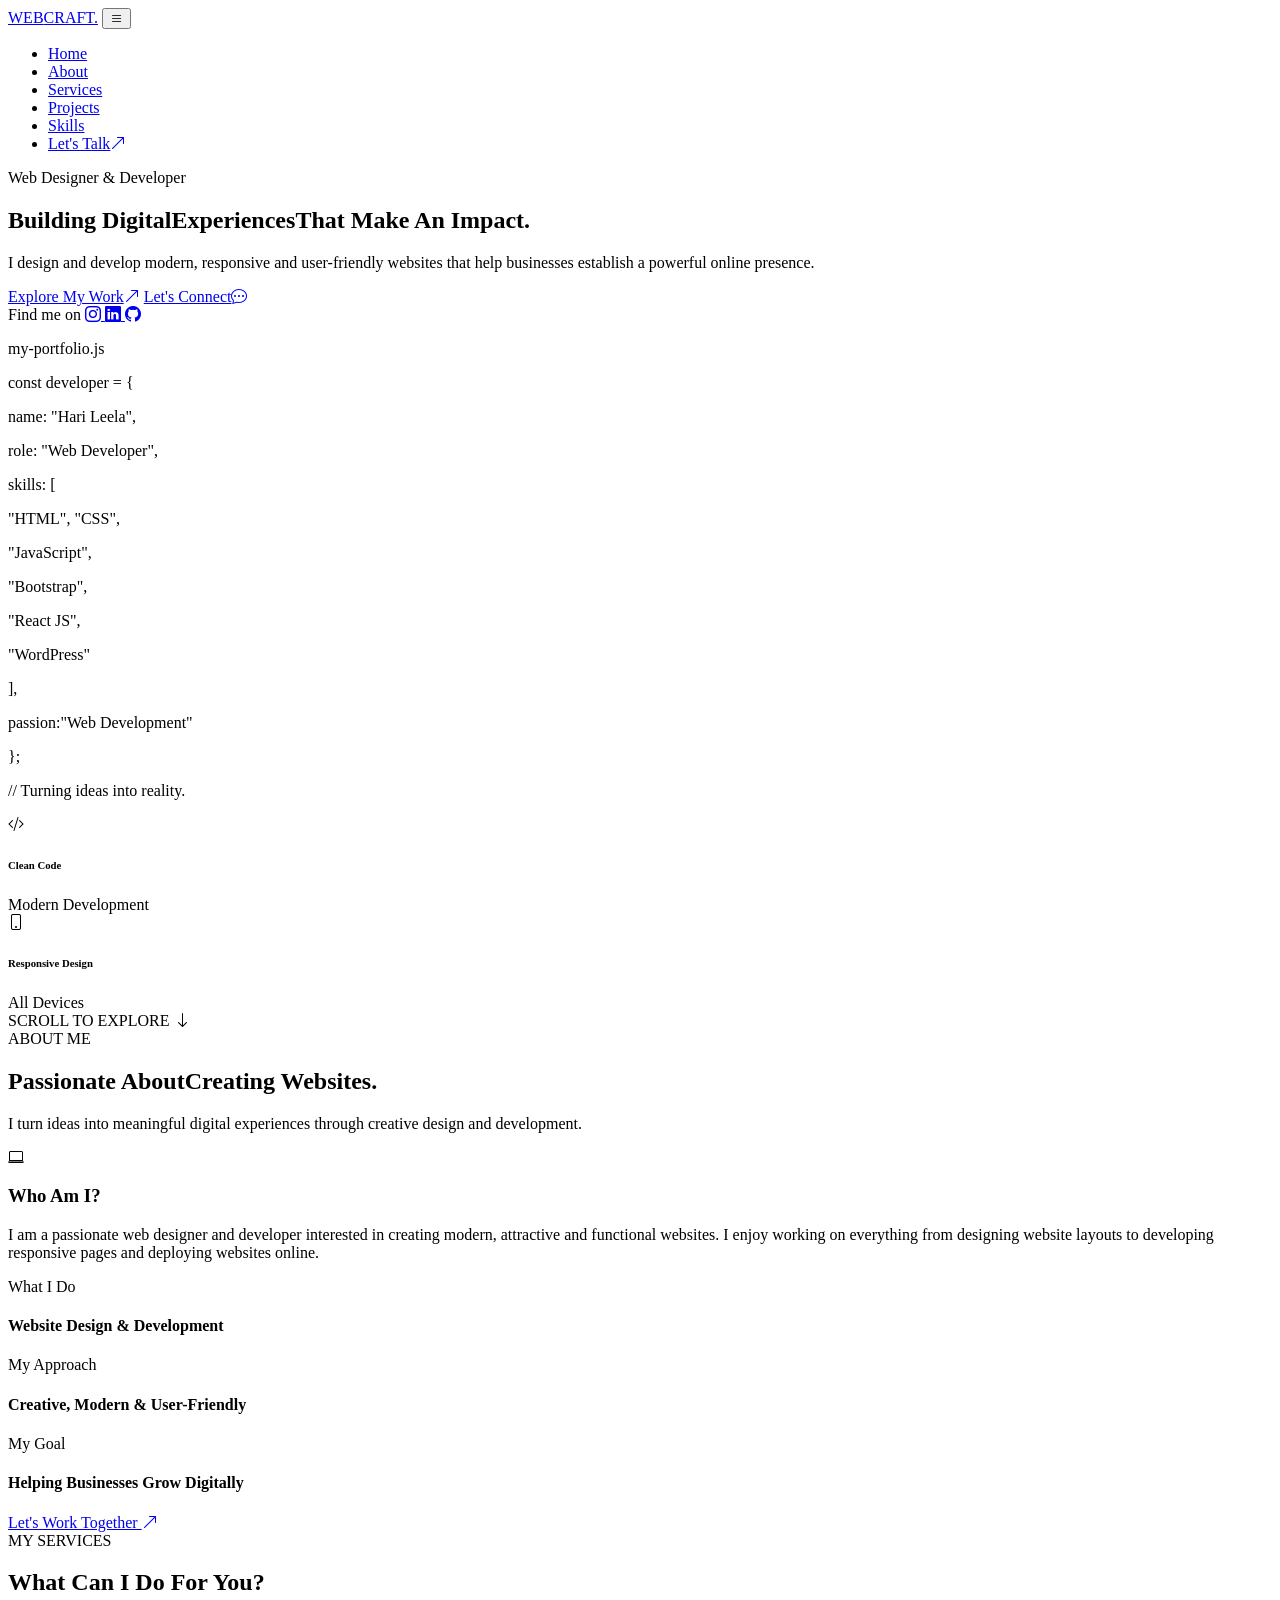
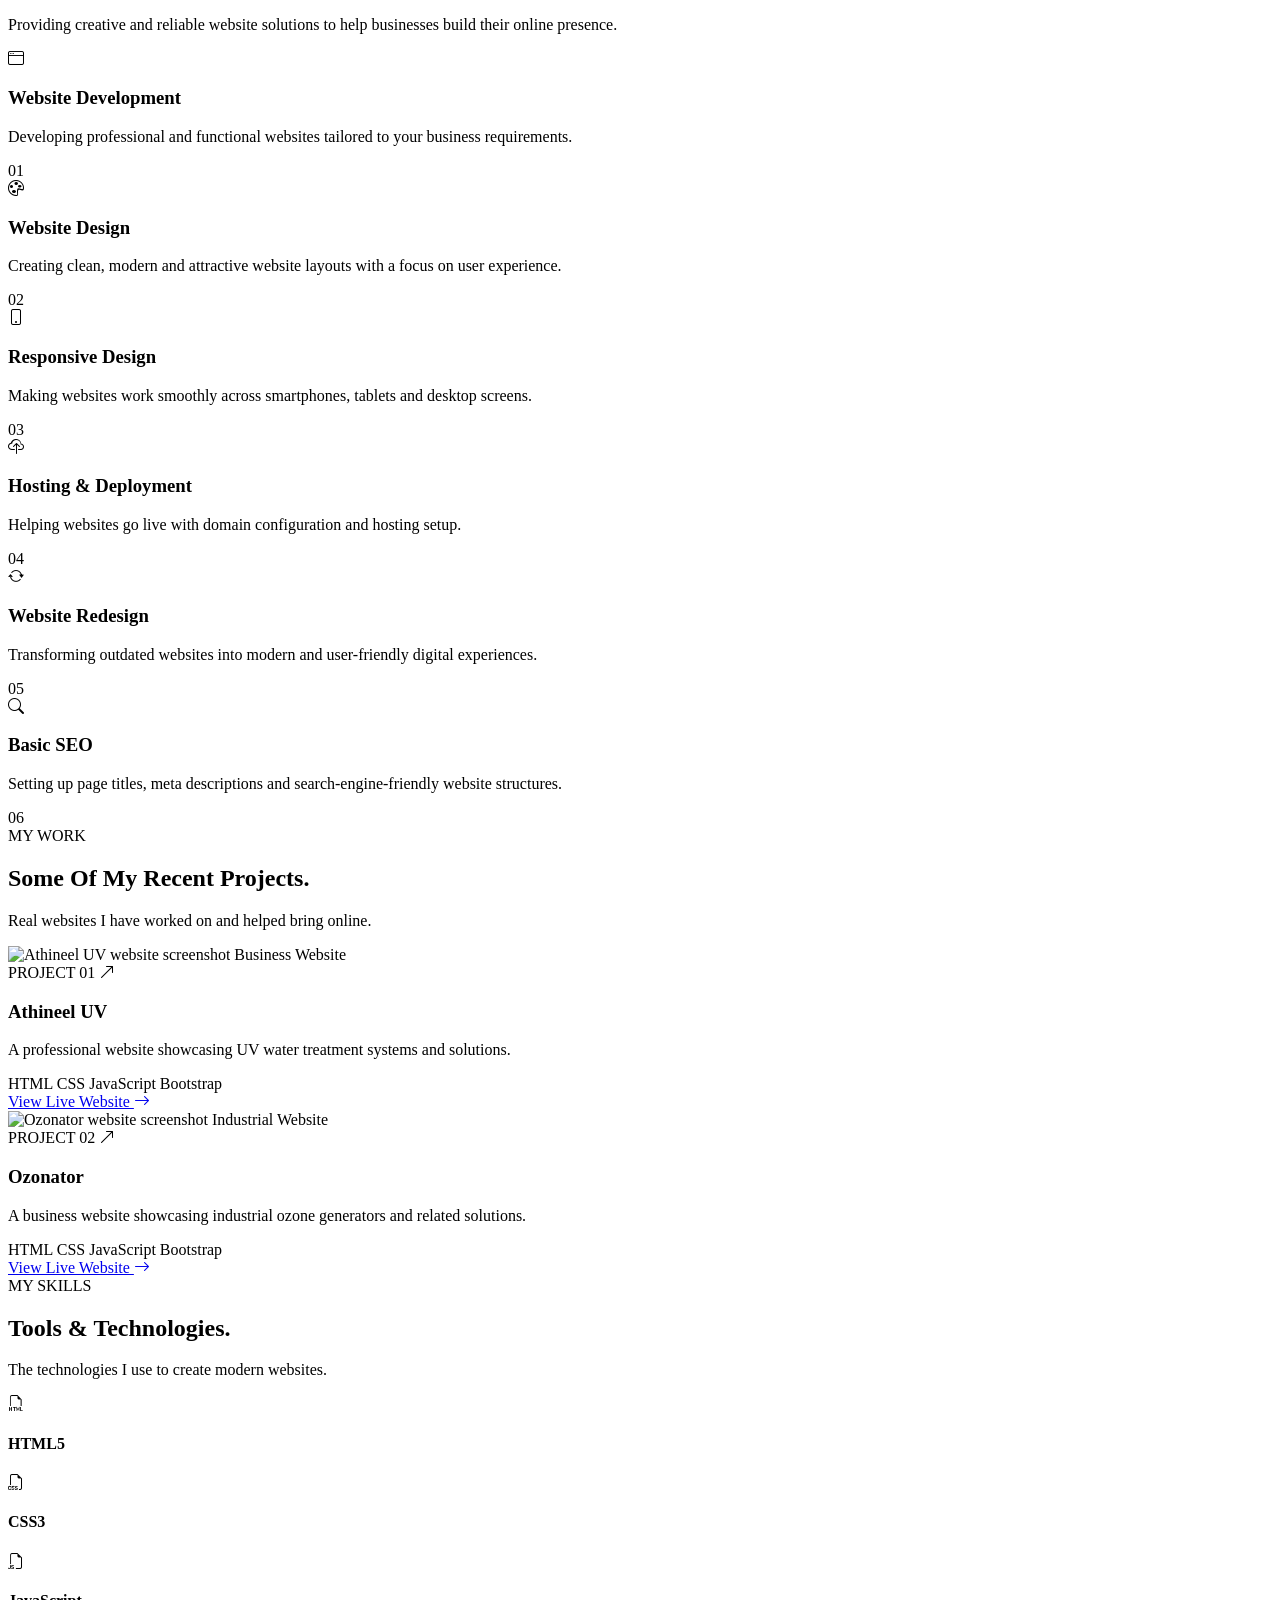
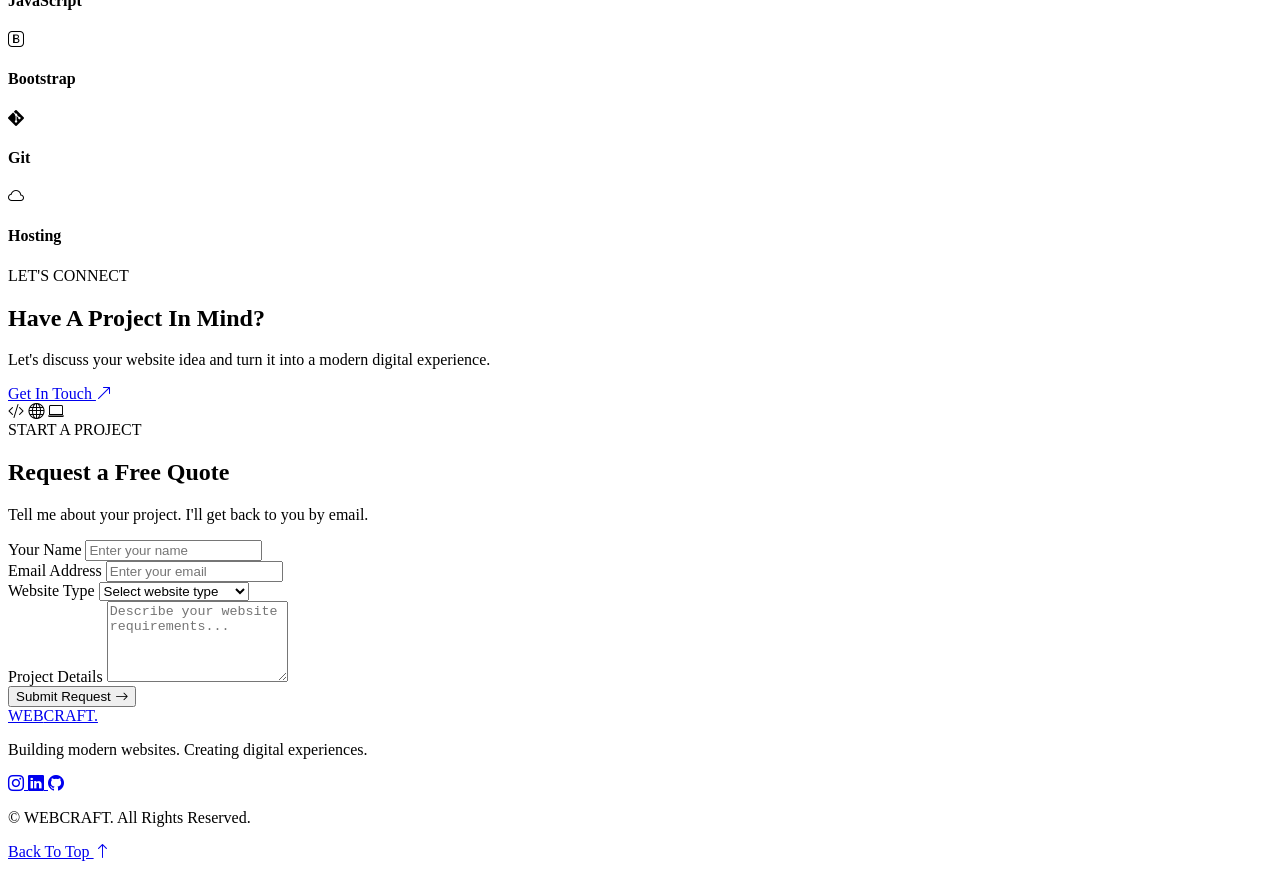
==== index.html @ 03dc70fa "Add files via upload" ====
<!DOCTYPE html>
<html lang="en">
<head>
    <meta charset="UTF-8">
    <meta name="viewport" content="width=device-width, initial-scale=1.0">

    <title>Web Developer | Website Designer & Developer</title>

    <meta name="description" content="I design and develop modern, responsive and professional websites for businesses. Explore my portfolio and completed website projects.">
    <meta name="keywords" content="Web Developer, Website Designer, Website Development, Portfolio, Responsive Websites">
    <meta name="author" content="Your Name">

    <!-- Google Font -->
    <link rel="preconnect" href="https://fonts.googleapis.com">
    <link rel="preconnect" href="https://fonts.gstatic.com" crossorigin>

    <link href="https://fonts.googleapis.com/css2?family=Inter:wght@400;500;600;700;800&display=swap" rel="stylesheet">

    <!-- Bootstrap Icons -->
    <link rel="stylesheet" href="https://cdn.jsdelivr.net/npm/bootstrap-icons@1.11.3/font/bootstrap-icons.min.css">

    <!-- CSS -->
    <link rel="stylesheet" href="CSS/style.css">
</head>

<body>
<!-- NAVBAR START -->
<header class="header">
    <div class="container">
        <nav class="navbar">
            <a href="#home" class="logo">WEB<span>CRAFT.</span></a>
            
            <button class="menu-toggle" id="menuToggle"
                aria-label="Toggle navigation"
                aria-expanded="false">
                <i class="bi bi-list"></i>
            </button>
            
            <ul class="nav-links" id="navLinks">
                <li><a href="#home" class="active">Home</a></li>
                <li><a href="#about">About</a></li>
                <li><a href="#services">Services</a></li>
                <li><a href="#projects">Projects</a></li>
                <li><a href="#skills">Skills</a></li>
                <li><a href="#contact" class="nav-btn">Let's Talk<i class="bi bi-arrow-up-right"></i></a></li>
            </ul>
        </nav>
    </div>
</header>

<!-- HERO SECTION START -->
<section class="hero" id="home">
    <div class="container hero-container">
        <div class="hero-content">
            <div class="hero-badge">
                <span class="status-dot"></span>Web Designer & Developer
            </div>
            
            <h1>Building Digital<span>Experiences</span>That Make An Impact.</h1>
            <p>
                I design and develop modern, responsive and
                user-friendly websites that help businesses
                establish a powerful online presence.
            </p>
            
            <div class="hero-buttons">
                <a href="#projects" class="btn btn-primary">Explore My Work<i class="bi bi-arrow-up-right"></i></a>
                <a href="#contact" class="btn btn-outline">Let's Connect<i class="bi bi-chat-dots"></i></a>
            </div>
            
            <div class="hero-social">
                <span>Find me on</span>
                
                <a href="#" aria-label="Instagram">
                    <i class="bi bi-instagram"></i>
                </a>

                <a href="https://www.linkedin.com/in/hari-leela-0b990739b/"
                    target="_blank"
                    rel="noopener noreferrer"
                    aria-label="LinkedIn">
                    <i class="bi bi-linkedin"></i>
                </a>

                <a href="https://github.com/harileeladaggupati16-ux"
                    target="_blank"
                    rel="noopener noreferrer"
                    aria-label="GitHub">
                    <i class="bi bi-github"></i>
                </a>
            </div>
        </div>

        <!-- HERO CODE CARD -->
        <div class="hero-visual">
            <div class="hero-circle circle-one"></div>
            <div class="hero-circle circle-two"></div>
            
            <div class="code-card">
                <div class="code-header">
                    <div class="window-buttons">
                        <span></span>
                        <span></span>
                        <span></span>
                    </div>
                    
                    <p>my-portfolio.js</p>
                </div>
                
                <div class="code-body">
                    <p><span class="purple">const</span> developer = {</p>
                        
                        <p class="indent">name: <span class="green">"Hari Leela"</span>,</p>
                        <p class="indent">role: <span class="green">"Web Developer"</span>,</p>
                        <p class="indent">skills: [</p>

                        <p class="indent-two">
                            <span class="orange">"HTML"</span>,
                            <span class="orange">"CSS"</span>,
                        </p>

                        <p class="indent-two"><span class="orange">"JavaScript"</span>,</p>
                        <p class="indent-two"><span class="orange">"Bootstrap"</span>,</p>
                        <p class="indent-two"><span class="orange">"React JS"</span>,</p>
                        <p class="indent-two"><span class="orange">"WordPress"</span></p>

                        <p class="indent">],</p>                        
                        <p class="indent">passion:<span class="green">"Web Development"</span></p>
                        <p>};</p>

                        <p class="comment">// Turning ideas into reality.</p>
                </div>
            </div>
            
            <div class="floating-card floating-one">
                <div class="floating-icon">
                    <i class="bi bi-code-slash"></i>
                </div>
                
                <div>
                    <h6>Clean Code</h6>
                    <span>Modern Development</span>
                </div>
            </div>
            
            <div class="floating-card floating-two">
                <div class="floating-icon">
                    <i class="bi bi-phone"></i>
                </div>

                <div>
                    <h6>Responsive Design</h6>
                    <span>All Devices</span>
                </div>
            </div>
        </div>
    </div>
    
    <div class="scroll-indicator">
        <span>SCROLL TO EXPLORE</span>
        <i class="bi bi-arrow-down"></i>
    </div>
</section>

<!-- ABOUT SECTION START -->
<section class="section about-section" id="about">
    <div class="container">
        <div class="section-heading">
            <span class="section-tag">ABOUT ME</span>

            <h2>Passionate About<span>Creating Websites.</span></h2>

            <p>
                I turn ideas into meaningful digital experiences
                through creative design and development.
            </p>

        </div>


        <div class="about-grid">

            <div class="about-card">

                <div class="about-icon">
                    <i class="bi bi-laptop"></i>
                </div>

                <h3>Who Am I?</h3>

                <p>
                    I am a passionate web designer and developer
                    interested in creating modern, attractive and
                    functional websites.

                    I enjoy working on everything from designing
                    website layouts to developing responsive pages
                    and deploying websites online.
                </p>

            </div>


            <div class="about-details">

                <div class="detail">
                    <span>What I Do</span>
                    <h4>Website Design & Development</h4>
                </div>

                <div class="detail">
                    <span>My Approach</span>
                    <h4>Creative, Modern & User-Friendly</h4>
                </div>

                <div class="detail">
                    <span>My Goal</span>
                    <h4>Helping Businesses Grow Digitally</h4>
                </div>

                <a href="#contact" class="text-link">
                    Let's Work Together
                    <i class="bi bi-arrow-up-right"></i>
                </a>

            </div>

        </div>

    </div>

</section>




<!-- SERVICES SECTION START -->

<section class="section services-section" id="services">

    <div class="container">

        <div class="section-heading">

            <span class="section-tag">MY SERVICES</span>

            <h2>
                What Can I
                <span>Do For You?</span>
            </h2>

            <p>
                Providing creative and reliable website solutions
                to help businesses build their online presence.
            </p>

        </div>


        <div class="services-grid">

            <div class="service-card">

                <div class="service-icon">
                    <i class="bi bi-window"></i>
                </div>

                <h3>Website Development</h3>

                <p>
                    Developing professional and functional websites
                    tailored to your business requirements.
                </p>

                <span class="service-number">01</span>

            </div>


            <div class="service-card">

                <div class="service-icon">
                    <i class="bi bi-palette"></i>
                </div>

                <h3>Website Design</h3>

                <p>
                    Creating clean, modern and attractive website
                    layouts with a focus on user experience.
                </p>

                <span class="service-number">02</span>

            </div>


            <div class="service-card">

                <div class="service-icon">
                    <i class="bi bi-phone"></i>
                </div>

                <h3>Responsive Design</h3>

                <p>
                    Making websites work smoothly across
                    smartphones, tablets and desktop screens.
                </p>

                <span class="service-number">03</span>

            </div>


            <div class="service-card">

                <div class="service-icon">
                    <i class="bi bi-cloud-upload"></i>
                </div>

                <h3>Hosting & Deployment</h3>

                <p>
                    Helping websites go live with domain
                    configuration and hosting setup.
                </p>

                <span class="service-number">04</span>

            </div>


            <div class="service-card">

                <div class="service-icon">
                    <i class="bi bi-arrow-repeat"></i>
                </div>

                <h3>Website Redesign</h3>

                <p>
                    Transforming outdated websites into modern
                    and user-friendly digital experiences.
                </p>

                <span class="service-number">05</span>

            </div>


            <div class="service-card">

                <div class="service-icon">
                    <i class="bi bi-search"></i>
                </div>

                <h3>Basic SEO</h3>

                <p>
                    Setting up page titles, meta descriptions
                    and search-engine-friendly website structures.
                </p>

                <span class="service-number">06</span>

            </div>

        </div>

    </div>

</section>

<!-- PROJECTS SECTION START -->

<section class="section projects-section" id="projects">

    <div class="container">

        <div class="section-heading">

            <span class="section-tag">MY WORK</span>

            <h2>
                Some Of My
                <span>Recent Projects.</span>
            </h2>

            <p>
                Real websites I have worked on and helped
                bring online.
            </p>

        </div>


        <div class="projects-grid">


            <!-- PROJECT ONE -->

            <div class="project-card">

                <div class="project-image">

                    <img src="Assets/Images/athineel.png"
                        alt="Athineel UV website screenshot">

                    <span class="project-category">
                        Business Website
                    </span>

                </div>

                <div class="project-content">

                    <div class="project-meta">
                        <span>PROJECT 01</span>
                        <i class="bi bi-arrow-up-right"></i>
                    </div>

                    <h3>Athineel UV</h3>

                    <p>
                        A professional website showcasing UV
                        water treatment systems and solutions.
                    </p>

                    <div class="tech-stack">
                        <span>HTML</span>
                        <span>CSS</span>
                        <span>JavaScript</span>
                        <span>Bootstrap</span>
                    </div>

                    <a href="https://athineeluv.com"
                        target="_blank"
                        rel="noopener noreferrer"
                        class="project-link">

                        View Live Website
                        <i class="bi bi-arrow-right"></i>

                    </a>

                </div>

            </div>


            <!-- PROJECT TWO -->

            <div class="project-card">

                <div class="project-image">

                    <img src="Assets/Images/ozonator.png"
                        alt="Ozonator website screenshot">

                    <span class="project-category">
                        Industrial Website
                    </span>

                </div>

                <div class="project-content">

                    <div class="project-meta">
                        <span>PROJECT 02</span>
                        <i class="bi bi-arrow-up-right"></i>
                    </div>

                    <h3>Ozonator</h3>

                    <p>
                        A business website showcasing industrial
                        ozone generators and related solutions.
                    </p>

                    <div class="tech-stack">
                        <span>HTML</span>
                        <span>CSS</span>
                        <span>JavaScript</span>
                        <span>Bootstrap</span>
                    </div>

                    <a href="https://ozonator.in"
                        target="_blank"
                        rel="noopener noreferrer"
                        class="project-link">

                        View Live Website
                        <i class="bi bi-arrow-right"></i>

                    </a>

                </div>

            </div>


        </div>

    </div>

</section>

<!-- SKILLS SECTION START -->

<section class="section skills-section" id="skills">

    <div class="container">

        <div class="section-heading">

            <span class="section-tag">MY SKILLS</span>

            <h2>
                Tools & <span>Technologies.</span>
            </h2>

            <p>
                The technologies I use to create modern websites.
            </p>

        </div>


        <div class="skills-grid">

            <div class="skill-card">
                <i class="bi bi-filetype-html"></i>
                <h4>HTML5</h4>
            </div>

            <div class="skill-card">
                <i class="bi bi-filetype-css"></i>
                <h4>CSS3</h4>
            </div>

            <div class="skill-card">
                <i class="bi bi-filetype-js"></i>
                <h4>JavaScript</h4>
            </div>

            <div class="skill-card">
                <i class="bi bi-bootstrap"></i>
                <h4>Bootstrap</h4>
            </div>

            <div class="skill-card">
                <i class="bi bi-git"></i>
                <h4>Git</h4>
            </div>

            <div class="skill-card">
                <i class="bi bi-cloud"></i>
                <h4>Hosting</h4>
            </div>

        </div>

    </div>

</section>

<!-- CONTACT SECTION -->

<section class="section contact-section" id="contact">

    <div class="container">

        <div class="contact-box">

            <div class="contact-content">

                <span class="section-tag">LET'S CONNECT</span>

                <h2>
                    Have A Project
                    <span>In Mind?</span>
                </h2>

                <p>
                    Let's discuss your website idea and turn
                    it into a modern digital experience.
                </p>

                <a href="mailto:harileeladaggupai16@gmail.com"
                    class="btn btn-white">

                    Get In Touch
                    <i class="bi bi-arrow-up-right"></i>

                </a>

            </div>

            <div class="contact-decoration">
                <i class="bi bi-code-slash"></i>
                <i class="bi bi-globe"></i>
                <i class="bi bi-laptop"></i>
            </div>

        </div>

    </div>

</section>

    
<!-- QUOTE REQUEST FORM -->

<section class="section quote-section" id="quote">
    <div class="container">

        <div class="section-heading">
            <span class="section-tag">START A PROJECT</span>
            <h2>Request a <span>Free Quote</span></h2>
            <p>Tell me about your project. I'll get back to you by email.</p>
        </div>

        <form class="quote-form"
              action="https://formsubmit.co/harileeladaggupai16@gmail.com"
              method="POST">

            <input type="hidden" name="_subject"
                   value="New Website Project Enquiry">

            <input type="hidden" name="_captcha" value="true">

            <div class="form-group">
                <label>Your Name</label>
                <input type="text" name="name"
                       placeholder="Enter your name" required>
            </div>

            <div class="form-group">
                <label>Email Address</label>
                <input type="email" name="email"
                       placeholder="Enter your email" required>
            </div>

            <div class="form-group">
                <label>Website Type</label>
                <select name="website_type" required>
                    <option value="">Select website type</option>
                    <option>Business Website</option>
                    <option>Portfolio Website</option>
                    <option>E-commerce Website</option>
                    <option>Landing Page</option>
                    <option>Other</option>
                </select>
            </div>

            <div class="form-group">
                <label>Project Details</label>
                <textarea name="project_details" rows="5"
                    placeholder="Describe your website requirements..."
                    required></textarea>
            </div>

            <button type="submit" class="btn btn-primary">
                Submit Request
                <i class="bi bi-arrow-right"></i>
            </button>

        </form>
    </div>
</section>


<!-- FOOTER START -->

<footer class="footer">

    <div class="container">

        <div class="footer-top">

            <div>
                <a href="#home" class="logo">
                    WEB<span>CRAFT.</span>
                </a>

                <p>
                    Building modern websites. Creating digital experiences.
                </p>
            </div>

            <div class="footer-social">

                <a href="#" aria-label="Instagram">
                    <i class="bi bi-instagram"></i>
                </a>

                <a href="https://www.linkedin.com/in/hari-leela-0b990739b/"
                    target="_blank"
                    rel="noopener noreferrer"
                    aria-label="LinkedIn">
                    <i class="bi bi-linkedin"></i>
                </a>

                <a href="https://github.com/harileeladaggupati16-ux"
                    target="_blank"
                    rel="noopener noreferrer"
                    aria-label="GitHub">
                    <i class="bi bi-github"></i>
                </a>

            </div>

        </div>


        <div class="footer-bottom">

            <p>
                &copy; <span id="year"></span> WEBCRAFT.
                All Rights Reserved.
            </p>

            <a href="#home">
                Back To Top
                <i class="bi bi-arrow-up"></i>
            </a>

        </div>

    </div>

</footer>


<!-- JAVASCRIPT -->
<script src="JS/script.js"></script>

</body>
</html>
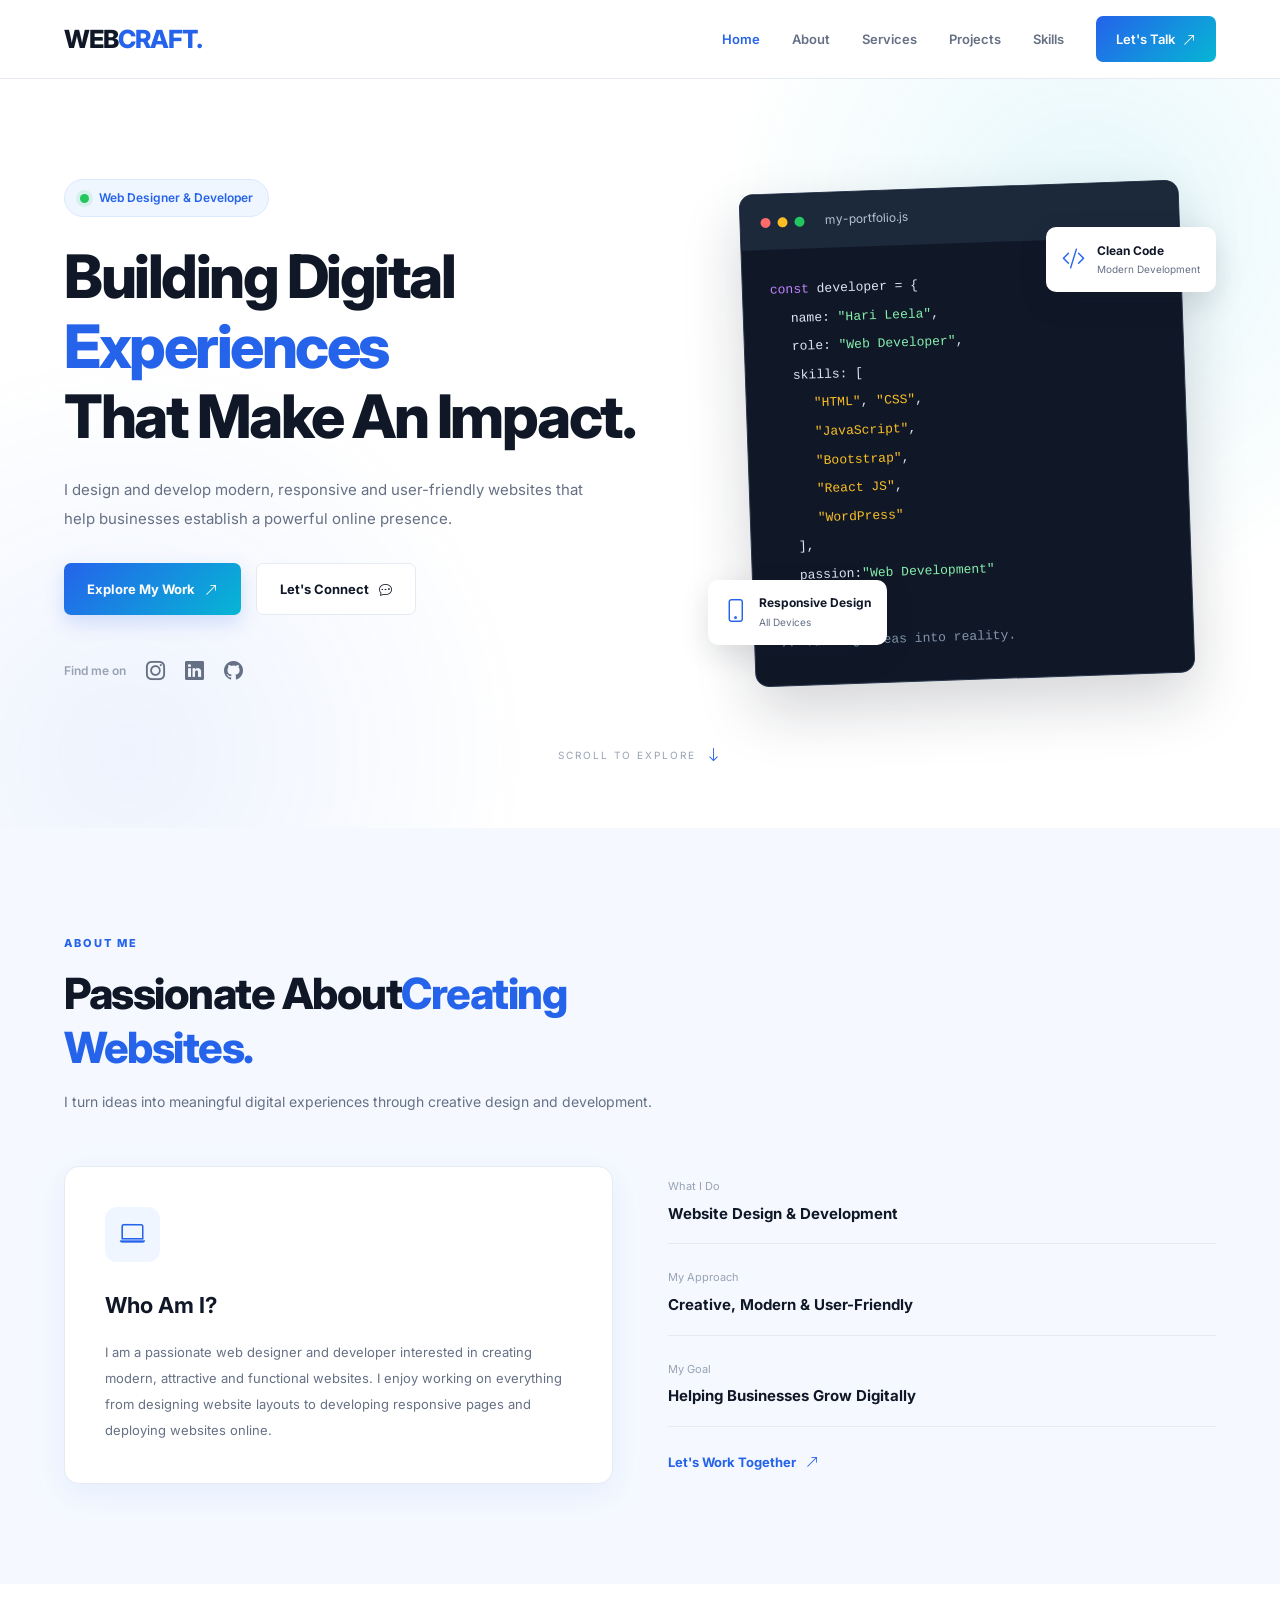
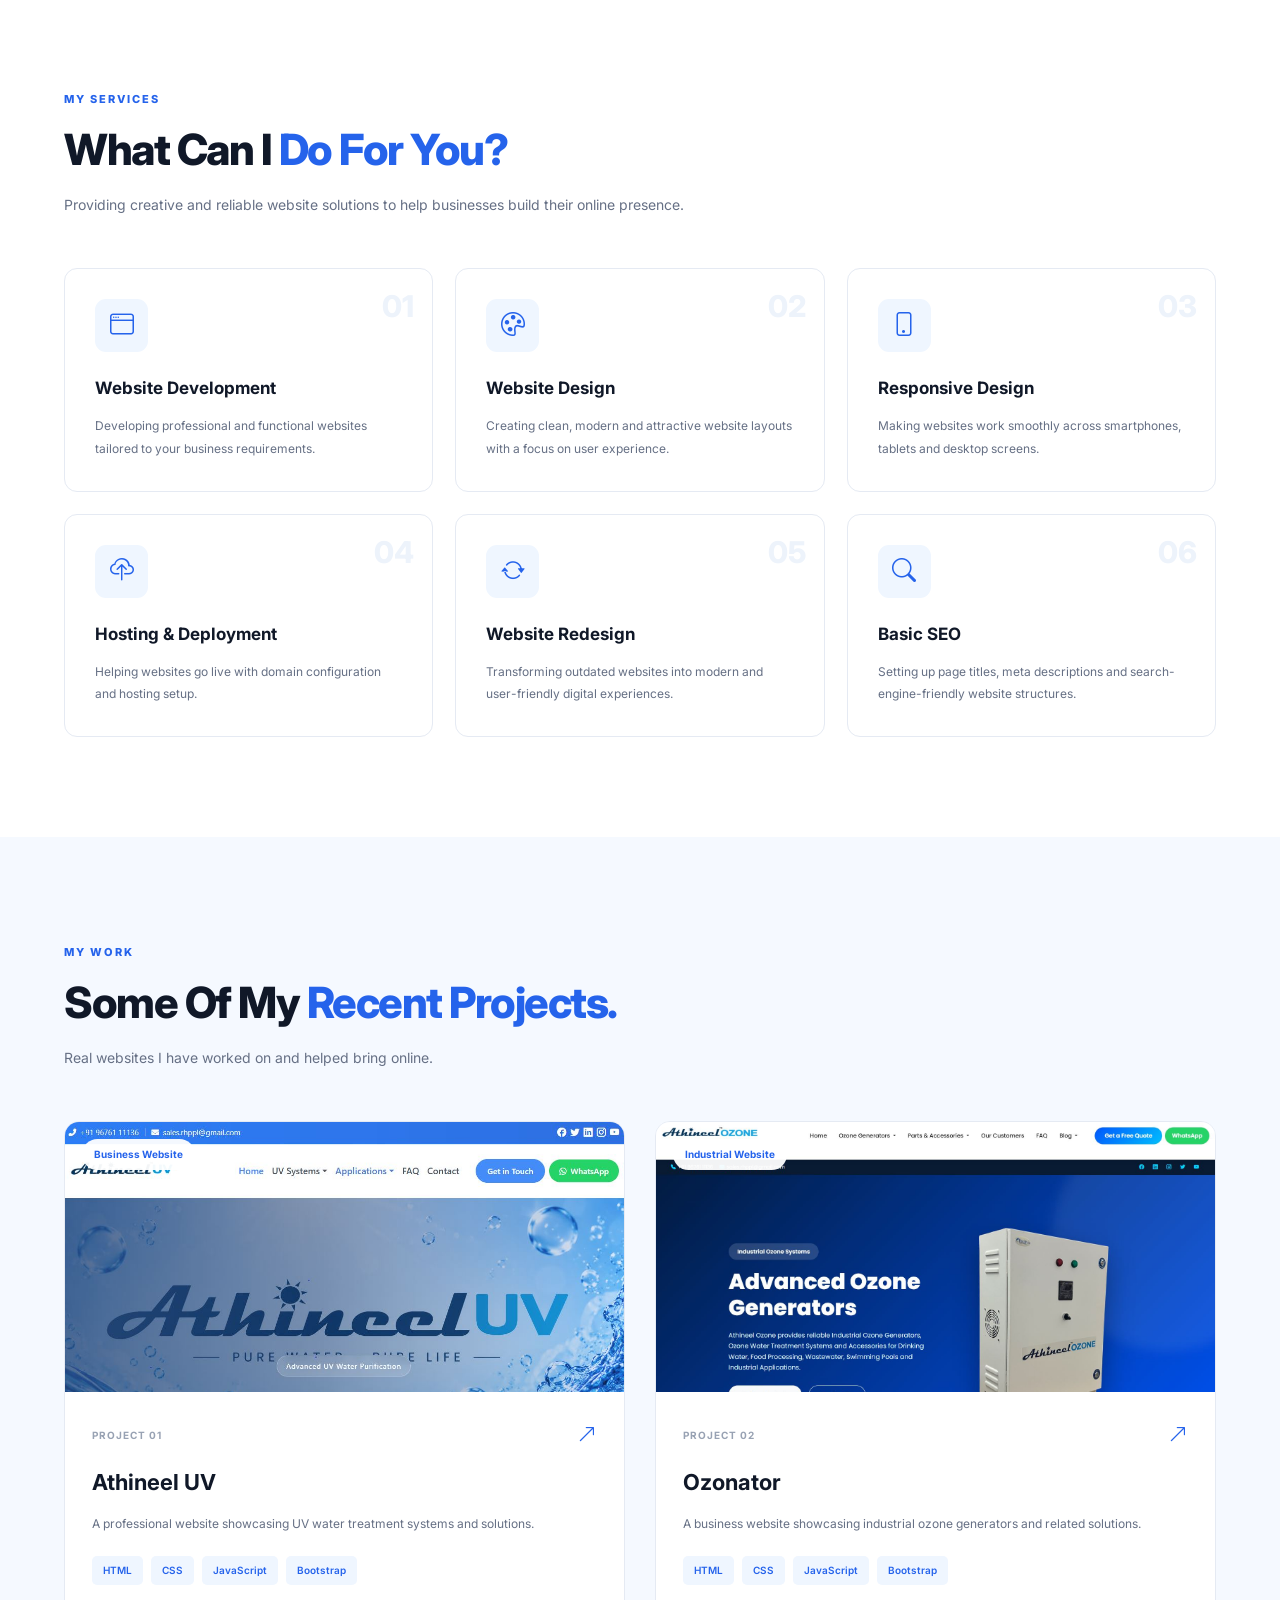
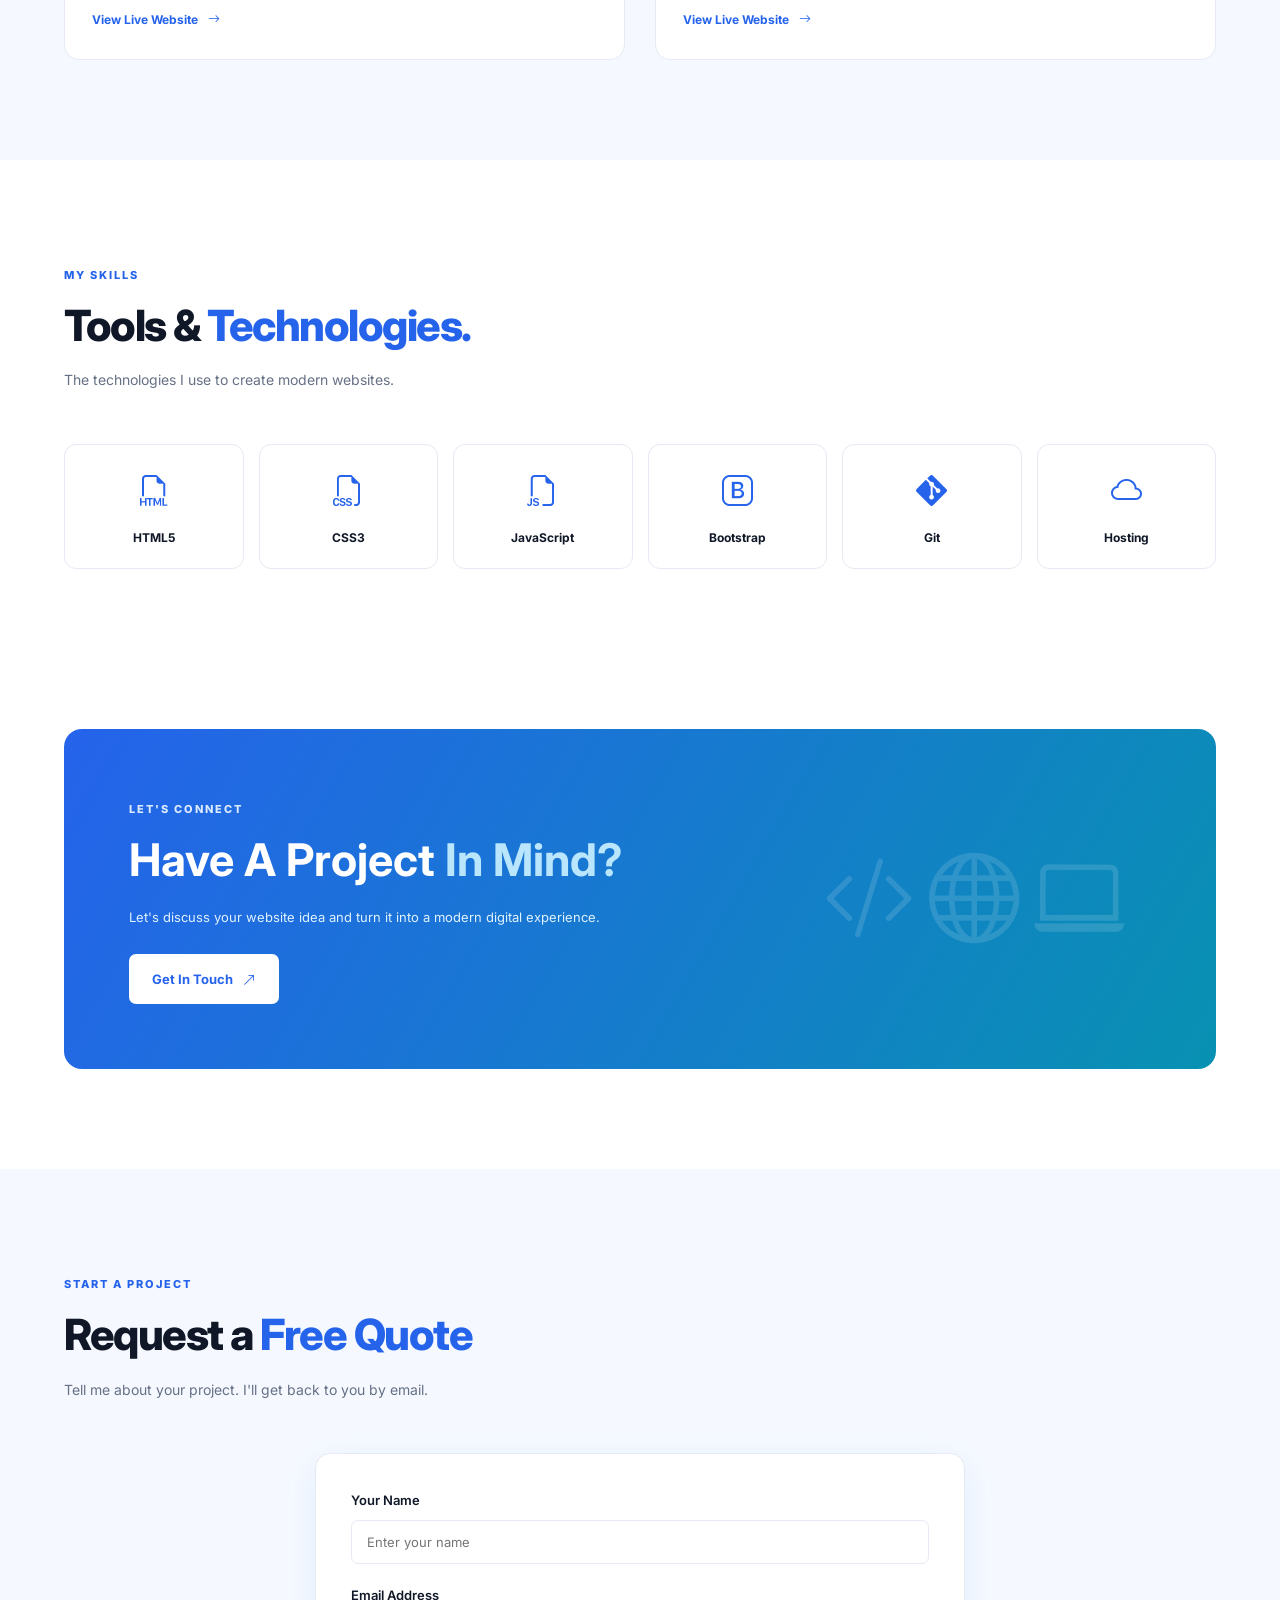
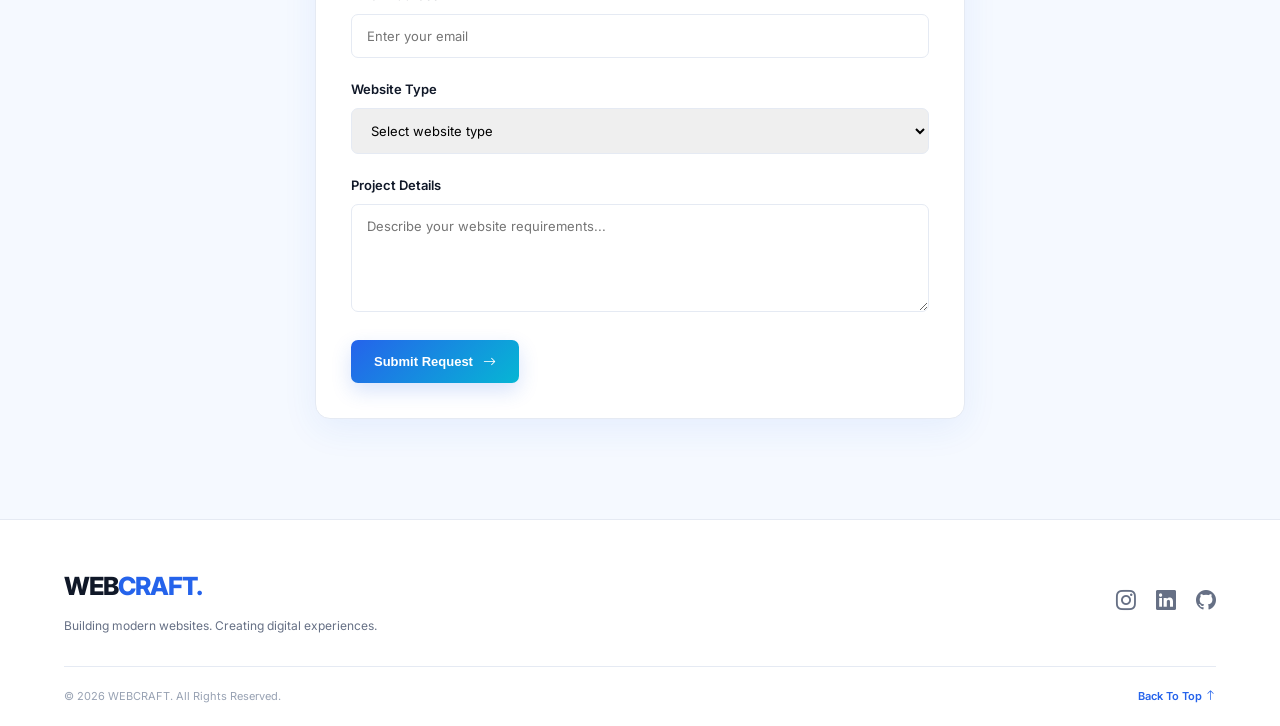
==== commit 55229d74: "Initial L Website" ====
--- a/index.html
+++ b/index.html
@@ -1,740 +1,740 @@
-<!DOCTYPE html>
-<html lang="en">
-<head>
-    <meta charset="UTF-8">
-    <meta name="viewport" content="width=device-width, initial-scale=1.0">
-
-    <title>Web Developer | Website Designer & Developer</title>
-
-    <meta name="description" content="I design and develop modern, responsive and professional websites for businesses. Explore my portfolio and completed website projects.">
-    <meta name="keywords" content="Web Developer, Website Designer, Website Development, Portfolio, Responsive Websites">
-    <meta name="author" content="Your Name">
-
-    <!-- Google Font -->
-    <link rel="preconnect" href="https://fonts.googleapis.com">
-    <link rel="preconnect" href="https://fonts.gstatic.com" crossorigin>
-
-    <link href="https://fonts.googleapis.com/css2?family=Inter:wght@400;500;600;700;800&display=swap" rel="stylesheet">
-
-    <!-- Bootstrap Icons -->
-    <link rel="stylesheet" href="https://cdn.jsdelivr.net/npm/bootstrap-icons@1.11.3/font/bootstrap-icons.min.css">
-
-    <!-- CSS -->
-    <link rel="stylesheet" href="CSS/style.css">
-</head>
-
-<body>
-<!-- NAVBAR START -->
-<header class="header">
-    <div class="container">
-        <nav class="navbar">
-            <a href="#home" class="logo">WEB<span>CRAFT.</span></a>
-            
-            <button class="menu-toggle" id="menuToggle"
-                aria-label="Toggle navigation"
-                aria-expanded="false">
-                <i class="bi bi-list"></i>
-            </button>
-            
-            <ul class="nav-links" id="navLinks">
-                <li><a href="#home" class="active">Home</a></li>
-                <li><a href="#about">About</a></li>
-                <li><a href="#services">Services</a></li>
-                <li><a href="#projects">Projects</a></li>
-                <li><a href="#skills">Skills</a></li>
-                <li><a href="#contact" class="nav-btn">Let's Talk<i class="bi bi-arrow-up-right"></i></a></li>
-            </ul>
-        </nav>
-    </div>
-</header>
-
-<!-- HERO SECTION START -->
-<section class="hero" id="home">
-    <div class="container hero-container">
-        <div class="hero-content">
-            <div class="hero-badge">
-                <span class="status-dot"></span>Web Designer & Developer
-            </div>
-            
-            <h1>Building Digital<span>Experiences</span>That Make An Impact.</h1>
-            <p>
-                I design and develop modern, responsive and
-                user-friendly websites that help businesses
-                establish a powerful online presence.
-            </p>
-            
-            <div class="hero-buttons">
-                <a href="#projects" class="btn btn-primary">Explore My Work<i class="bi bi-arrow-up-right"></i></a>
-                <a href="#contact" class="btn btn-outline">Let's Connect<i class="bi bi-chat-dots"></i></a>
-            </div>
-            
-            <div class="hero-social">
-                <span>Find me on</span>
-                
-                <a href="#" aria-label="Instagram">
-                    <i class="bi bi-instagram"></i>
-                </a>
-
-                <a href="https://www.linkedin.com/in/hari-leela-0b990739b/"
-                    target="_blank"
-                    rel="noopener noreferrer"
-                    aria-label="LinkedIn">
-                    <i class="bi bi-linkedin"></i>
-                </a>
-
-                <a href="https://github.com/harileeladaggupati16-ux"
-                    target="_blank"
-                    rel="noopener noreferrer"
-                    aria-label="GitHub">
-                    <i class="bi bi-github"></i>
-                </a>
-            </div>
-        </div>
-
-        <!-- HERO CODE CARD -->
-        <div class="hero-visual">
-            <div class="hero-circle circle-one"></div>
-            <div class="hero-circle circle-two"></div>
-            
-            <div class="code-card">
-                <div class="code-header">
-                    <div class="window-buttons">
-                        <span></span>
-                        <span></span>
-                        <span></span>
-                    </div>
-                    
-                    <p>my-portfolio.js</p>
-                </div>
-                
-                <div class="code-body">
-                    <p><span class="purple">const</span> developer = {</p>
-                        
-                        <p class="indent">name: <span class="green">"Hari Leela"</span>,</p>
-                        <p class="indent">role: <span class="green">"Web Developer"</span>,</p>
-                        <p class="indent">skills: [</p>
-
-                        <p class="indent-two">
-                            <span class="orange">"HTML"</span>,
-                            <span class="orange">"CSS"</span>,
-                        </p>
-
-                        <p class="indent-two"><span class="orange">"JavaScript"</span>,</p>
-                        <p class="indent-two"><span class="orange">"Bootstrap"</span>,</p>
-                        <p class="indent-two"><span class="orange">"React JS"</span>,</p>
-                        <p class="indent-two"><span class="orange">"WordPress"</span></p>
-
-                        <p class="indent">],</p>                        
-                        <p class="indent">passion:<span class="green">"Web Development"</span></p>
-                        <p>};</p>
-
-                        <p class="comment">// Turning ideas into reality.</p>
-                </div>
-            </div>
-            
-            <div class="floating-card floating-one">
-                <div class="floating-icon">
-                    <i class="bi bi-code-slash"></i>
-                </div>
-                
-                <div>
-                    <h6>Clean Code</h6>
-                    <span>Modern Development</span>
-                </div>
-            </div>
-            
-            <div class="floating-card floating-two">
-                <div class="floating-icon">
-                    <i class="bi bi-phone"></i>
-                </div>
-
-                <div>
-                    <h6>Responsive Design</h6>
-                    <span>All Devices</span>
-                </div>
-            </div>
-        </div>
-    </div>
-    
-    <div class="scroll-indicator">
-        <span>SCROLL TO EXPLORE</span>
-        <i class="bi bi-arrow-down"></i>
-    </div>
-</section>
-
-<!-- ABOUT SECTION START -->
-<section class="section about-section" id="about">
-    <div class="container">
-        <div class="section-heading">
-            <span class="section-tag">ABOUT ME</span>
-
-            <h2>Passionate About<span>Creating Websites.</span></h2>
-
-            <p>
-                I turn ideas into meaningful digital experiences
-                through creative design and development.
-            </p>
-
-        </div>
-
-
-        <div class="about-grid">
-
-            <div class="about-card">
-
-                <div class="about-icon">
-                    <i class="bi bi-laptop"></i>
-                </div>
-
-                <h3>Who Am I?</h3>
-
-                <p>
-                    I am a passionate web designer and developer
-                    interested in creating modern, attractive and
-                    functional websites.
-
-                    I enjoy working on everything from designing
-                    website layouts to developing responsive pages
-                    and deploying websites online.
-                </p>
-
-            </div>
-
-
-            <div class="about-details">
-
-                <div class="detail">
-                    <span>What I Do</span>
-                    <h4>Website Design & Development</h4>
-                </div>
-
-                <div class="detail">
-                    <span>My Approach</span>
-                    <h4>Creative, Modern & User-Friendly</h4>
-                </div>
-
-                <div class="detail">
-                    <span>My Goal</span>
-                    <h4>Helping Businesses Grow Digitally</h4>
-                </div>
-
-                <a href="#contact" class="text-link">
-                    Let's Work Together
-                    <i class="bi bi-arrow-up-right"></i>
-                </a>
-
-            </div>
-
-        </div>
-
-    </div>
-
-</section>
-
-
-
-
-<!-- SERVICES SECTION START -->
-
-<section class="section services-section" id="services">
-
-    <div class="container">
-
-        <div class="section-heading">
-
-            <span class="section-tag">MY SERVICES</span>
-
-            <h2>
-                What Can I
-                <span>Do For You?</span>
-            </h2>
-
-            <p>
-                Providing creative and reliable website solutions
-                to help businesses build their online presence.
-            </p>
-
-        </div>
-
-
-        <div class="services-grid">
-
-            <div class="service-card">
-
-                <div class="service-icon">
-                    <i class="bi bi-window"></i>
-                </div>
-
-                <h3>Website Development</h3>
-
-                <p>
-                    Developing professional and functional websites
-                    tailored to your business requirements.
-                </p>
-
-                <span class="service-number">01</span>
-
-            </div>
-
-
-            <div class="service-card">
-
-                <div class="service-icon">
-                    <i class="bi bi-palette"></i>
-                </div>
-
-                <h3>Website Design</h3>
-
-                <p>
-                    Creating clean, modern and attractive website
-                    layouts with a focus on user experience.
-                </p>
-
-                <span class="service-number">02</span>
-
-            </div>
-
-
-            <div class="service-card">
-
-                <div class="service-icon">
-                    <i class="bi bi-phone"></i>
-                </div>
-
-                <h3>Responsive Design</h3>
-
-                <p>
-                    Making websites work smoothly across
-                    smartphones, tablets and desktop screens.
-                </p>
-
-                <span class="service-number">03</span>
-
-            </div>
-
-
-            <div class="service-card">
-
-                <div class="service-icon">
-                    <i class="bi bi-cloud-upload"></i>
-                </div>
-
-                <h3>Hosting & Deployment</h3>
-
-                <p>
-                    Helping websites go live with domain
-                    configuration and hosting setup.
-                </p>
-
-                <span class="service-number">04</span>
-
-            </div>
-
-
-            <div class="service-card">
-
-                <div class="service-icon">
-                    <i class="bi bi-arrow-repeat"></i>
-                </div>
-
-                <h3>Website Redesign</h3>
-
-                <p>
-                    Transforming outdated websites into modern
-                    and user-friendly digital experiences.
-                </p>
-
-                <span class="service-number">05</span>
-
-            </div>
-
-
-            <div class="service-card">
-
-                <div class="service-icon">
-                    <i class="bi bi-search"></i>
-                </div>
-
-                <h3>Basic SEO</h3>
-
-                <p>
-                    Setting up page titles, meta descriptions
-                    and search-engine-friendly website structures.
-                </p>
-
-                <span class="service-number">06</span>
-
-            </div>
-
-        </div>
-
-    </div>
-
-</section>
-
-<!-- PROJECTS SECTION START -->
-
-<section class="section projects-section" id="projects">
-
-    <div class="container">
-
-        <div class="section-heading">
-
-            <span class="section-tag">MY WORK</span>
-
-            <h2>
-                Some Of My
-                <span>Recent Projects.</span>
-            </h2>
-
-            <p>
-                Real websites I have worked on and helped
-                bring online.
-            </p>
-
-        </div>
-
-
-        <div class="projects-grid">
-
-
-            <!-- PROJECT ONE -->
-
-            <div class="project-card">
-
-                <div class="project-image">
-
-                    <img src="Assets/Images/athineel.png"
-                        alt="Athineel UV website screenshot">
-
-                    <span class="project-category">
-                        Business Website
-                    </span>
-
-                </div>
-
-                <div class="project-content">
-
-                    <div class="project-meta">
-                        <span>PROJECT 01</span>
-                        <i class="bi bi-arrow-up-right"></i>
-                    </div>
-
-                    <h3>Athineel UV</h3>
-
-                    <p>
-                        A professional website showcasing UV
-                        water treatment systems and solutions.
-                    </p>
-
-                    <div class="tech-stack">
-                        <span>HTML</span>
-                        <span>CSS</span>
-                        <span>JavaScript</span>
-                        <span>Bootstrap</span>
-                    </div>
-
-                    <a href="https://athineeluv.com"
-                        target="_blank"
-                        rel="noopener noreferrer"
-                        class="project-link">
-
-                        View Live Website
-                        <i class="bi bi-arrow-right"></i>
-
-                    </a>
-
-                </div>
-
-            </div>
-
-
-            <!-- PROJECT TWO -->
-
-            <div class="project-card">
-
-                <div class="project-image">
-
-                    <img src="Assets/Images/ozonator.png"
-                        alt="Ozonator website screenshot">
-
-                    <span class="project-category">
-                        Industrial Website
-                    </span>
-
-                </div>
-
-                <div class="project-content">
-
-                    <div class="project-meta">
-                        <span>PROJECT 02</span>
-                        <i class="bi bi-arrow-up-right"></i>
-                    </div>
-
-                    <h3>Ozonator</h3>
-
-                    <p>
-                        A business website showcasing industrial
-                        ozone generators and related solutions.
-                    </p>
-
-                    <div class="tech-stack">
-                        <span>HTML</span>
-                        <span>CSS</span>
-                        <span>JavaScript</span>
-                        <span>Bootstrap</span>
-                    </div>
-
-                    <a href="https://ozonator.in"
-                        target="_blank"
-                        rel="noopener noreferrer"
-                        class="project-link">
-
-                        View Live Website
-                        <i class="bi bi-arrow-right"></i>
-
-                    </a>
-
-                </div>
-
-            </div>
-
-
-        </div>
-
-    </div>
-
-</section>
-
-<!-- SKILLS SECTION START -->
-
-<section class="section skills-section" id="skills">
-
-    <div class="container">
-
-        <div class="section-heading">
-
-            <span class="section-tag">MY SKILLS</span>
-
-            <h2>
-                Tools & <span>Technologies.</span>
-            </h2>
-
-            <p>
-                The technologies I use to create modern websites.
-            </p>
-
-        </div>
-
-
-        <div class="skills-grid">
-
-            <div class="skill-card">
-                <i class="bi bi-filetype-html"></i>
-                <h4>HTML5</h4>
-            </div>
-
-            <div class="skill-card">
-                <i class="bi bi-filetype-css"></i>
-                <h4>CSS3</h4>
-            </div>
-
-            <div class="skill-card">
-                <i class="bi bi-filetype-js"></i>
-                <h4>JavaScript</h4>
-            </div>
-
-            <div class="skill-card">
-                <i class="bi bi-bootstrap"></i>
-                <h4>Bootstrap</h4>
-            </div>
-
-            <div class="skill-card">
-                <i class="bi bi-git"></i>
-                <h4>Git</h4>
-            </div>
-
-            <div class="skill-card">
-                <i class="bi bi-cloud"></i>
-                <h4>Hosting</h4>
-            </div>
-
-        </div>
-
-    </div>
-
-</section>
-
-<!-- CONTACT SECTION -->
-
-<section class="section contact-section" id="contact">
-
-    <div class="container">
-
-        <div class="contact-box">
-
-            <div class="contact-content">
-
-                <span class="section-tag">LET'S CONNECT</span>
-
-                <h2>
-                    Have A Project
-                    <span>In Mind?</span>
-                </h2>
-
-                <p>
-                    Let's discuss your website idea and turn
-                    it into a modern digital experience.
-                </p>
-
-                <a href="mailto:harileeladaggupai16@gmail.com"
-                    class="btn btn-white">
-
-                    Get In Touch
-                    <i class="bi bi-arrow-up-right"></i>
-
-                </a>
-
-            </div>
-
-            <div class="contact-decoration">
-                <i class="bi bi-code-slash"></i>
-                <i class="bi bi-globe"></i>
-                <i class="bi bi-laptop"></i>
-            </div>
-
-        </div>
-
-    </div>
-
-</section>
-
-    
-<!-- QUOTE REQUEST FORM -->
-
-<section class="section quote-section" id="quote">
-    <div class="container">
-
-        <div class="section-heading">
-            <span class="section-tag">START A PROJECT</span>
-            <h2>Request a <span>Free Quote</span></h2>
-            <p>Tell me about your project. I'll get back to you by email.</p>
-        </div>
-
-        <form class="quote-form"
-              action="https://formsubmit.co/harileeladaggupai16@gmail.com"
-              method="POST">
-
-            <input type="hidden" name="_subject"
-                   value="New Website Project Enquiry">
-
-            <input type="hidden" name="_captcha" value="true">
-
-            <div class="form-group">
-                <label>Your Name</label>
-                <input type="text" name="name"
-                       placeholder="Enter your name" required>
-            </div>
-
-            <div class="form-group">
-                <label>Email Address</label>
-                <input type="email" name="email"
-                       placeholder="Enter your email" required>
-            </div>
-
-            <div class="form-group">
-                <label>Website Type</label>
-                <select name="website_type" required>
-                    <option value="">Select website type</option>
-                    <option>Business Website</option>
-                    <option>Portfolio Website</option>
-                    <option>E-commerce Website</option>
-                    <option>Landing Page</option>
-                    <option>Other</option>
-                </select>
-            </div>
-
-            <div class="form-group">
-                <label>Project Details</label>
-                <textarea name="project_details" rows="5"
-                    placeholder="Describe your website requirements..."
-                    required></textarea>
-            </div>
-
-            <button type="submit" class="btn btn-primary">
-                Submit Request
-                <i class="bi bi-arrow-right"></i>
-            </button>
-
-        </form>
-    </div>
-</section>
-
-
-<!-- FOOTER START -->
-
-<footer class="footer">
-
-    <div class="container">
-
-        <div class="footer-top">
-
-            <div>
-                <a href="#home" class="logo">
-                    WEB<span>CRAFT.</span>
-                </a>
-
-                <p>
-                    Building modern websites. Creating digital experiences.
-                </p>
-            </div>
-
-            <div class="footer-social">
-
-                <a href="#" aria-label="Instagram">
-                    <i class="bi bi-instagram"></i>
-                </a>
-
-                <a href="https://www.linkedin.com/in/hari-leela-0b990739b/"
-                    target="_blank"
-                    rel="noopener noreferrer"
-                    aria-label="LinkedIn">
-                    <i class="bi bi-linkedin"></i>
-                </a>
-
-                <a href="https://github.com/harileeladaggupati16-ux"
-                    target="_blank"
-                    rel="noopener noreferrer"
-                    aria-label="GitHub">
-                    <i class="bi bi-github"></i>
-                </a>
-
-            </div>
-
-        </div>
-
-
-        <div class="footer-bottom">
-
-            <p>
-                &copy; <span id="year"></span> WEBCRAFT.
-                All Rights Reserved.
-            </p>
-
-            <a href="#home">
-                Back To Top
-                <i class="bi bi-arrow-up"></i>
-            </a>
-
-        </div>
-
-    </div>
-
-</footer>
-
-
-<!-- JAVASCRIPT -->
-<script src="JS/script.js"></script>
-
-</body>
-</html>
+<!DOCTYPE html>
+<html lang="en">
+<head>
+    <meta charset="UTF-8">
+    <meta name="viewport" content="width=device-width, initial-scale=1.0">
+
+    <title>Web Developer | Website Designer & Developer</title>
+
+    <meta name="description" content="I design and develop modern, responsive and professional websites for businesses. Explore my portfolio and completed website projects.">
+    <meta name="keywords" content="Web Developer, Website Designer, Website Development, Portfolio, Responsive Websites">
+    <meta name="author" content="Your Name">
+
+    <!-- Google Font -->
+    <link rel="preconnect" href="https://fonts.googleapis.com">
+    <link rel="preconnect" href="https://fonts.gstatic.com" crossorigin>
+
+    <link href="https://fonts.googleapis.com/css2?family=Inter:wght@400;500;600;700;800&display=swap" rel="stylesheet">
+
+    <!-- Bootstrap Icons -->
+    <link rel="stylesheet" href="https://cdn.jsdelivr.net/npm/bootstrap-icons@1.11.3/font/bootstrap-icons.min.css">
+
+    <!-- CSS -->
+    <link rel="stylesheet" href="CSS/style.css">
+</head>
+
+<body>
+<!-- NAVBAR START -->
+<header class="header">
+    <div class="container">
+        <nav class="navbar">
+            <a href="#home" class="logo">WEB<span>CRAFT.</span></a>
+            
+            <button class="menu-toggle" id="menuToggle"
+                aria-label="Toggle navigation"
+                aria-expanded="false">
+                <i class="bi bi-list"></i>
+            </button>
+            
+            <ul class="nav-links" id="navLinks">
+                <li><a href="#home" class="active">Home</a></li>
+                <li><a href="#about">About</a></li>
+                <li><a href="#services">Services</a></li>
+                <li><a href="#projects">Projects</a></li>
+                <li><a href="#skills">Skills</a></li>
+                <li><a href="#contact" class="nav-btn">Let's Talk<i class="bi bi-arrow-up-right"></i></a></li>
+            </ul>
+        </nav>
+    </div>
+</header>
+
+<!-- HERO SECTION START -->
+<section class="hero" id="home">
+    <div class="container hero-container">
+        <div class="hero-content">
+            <div class="hero-badge">
+                <span class="status-dot"></span>Web Designer & Developer
+            </div>
+            
+            <h1>Building Digital<span>Experiences</span>That Make An Impact.</h1>
+            <p>
+                I design and develop modern, responsive and
+                user-friendly websites that help businesses
+                establish a powerful online presence.
+            </p>
+            
+            <div class="hero-buttons">
+                <a href="#projects" class="btn btn-primary">Explore My Work<i class="bi bi-arrow-up-right"></i></a>
+                <a href="#contact" class="btn btn-outline">Let's Connect<i class="bi bi-chat-dots"></i></a>
+            </div>
+            
+            <div class="hero-social">
+                <span>Find me on</span>
+                
+                <a href="#" aria-label="Instagram">
+                    <i class="bi bi-instagram"></i>
+                </a>
+
+                <a href="https://www.linkedin.com/in/hari-leela-0b990739b/"
+                    target="_blank"
+                    rel="noopener noreferrer"
+                    aria-label="LinkedIn">
+                    <i class="bi bi-linkedin"></i>
+                </a>
+
+                <a href="https://github.com/harileeladaggupati16-ux"
+                    target="_blank"
+                    rel="noopener noreferrer"
+                    aria-label="GitHub">
+                    <i class="bi bi-github"></i>
+                </a>
+            </div>
+        </div>
+
+        <!-- HERO CODE CARD -->
+        <div class="hero-visual">
+            <div class="hero-circle circle-one"></div>
+            <div class="hero-circle circle-two"></div>
+            
+            <div class="code-card">
+                <div class="code-header">
+                    <div class="window-buttons">
+                        <span></span>
+                        <span></span>
+                        <span></span>
+                    </div>
+                    
+                    <p>my-portfolio.js</p>
+                </div>
+                
+                <div class="code-body">
+                    <p><span class="purple">const</span> developer = {</p>
+                        
+                        <p class="indent">name: <span class="green">"Hari Leela"</span>,</p>
+                        <p class="indent">role: <span class="green">"Web Developer"</span>,</p>
+                        <p class="indent">skills: [</p>
+
+                        <p class="indent-two">
+                            <span class="orange">"HTML"</span>,
+                            <span class="orange">"CSS"</span>,
+                        </p>
+
+                        <p class="indent-two"><span class="orange">"JavaScript"</span>,</p>
+                        <p class="indent-two"><span class="orange">"Bootstrap"</span>,</p>
+                        <p class="indent-two"><span class="orange">"React JS"</span>,</p>
+                        <p class="indent-two"><span class="orange">"WordPress"</span></p>
+
+                        <p class="indent">],</p>                        
+                        <p class="indent">passion:<span class="green">"Web Development"</span></p>
+                        <p>};</p>
+
+                        <p class="comment">// Turning ideas into reality.</p>
+                </div>
+            </div>
+            
+            <div class="floating-card floating-one">
+                <div class="floating-icon">
+                    <i class="bi bi-code-slash"></i>
+                </div>
+                
+                <div>
+                    <h6>Clean Code</h6>
+                    <span>Modern Development</span>
+                </div>
+            </div>
+            
+            <div class="floating-card floating-two">
+                <div class="floating-icon">
+                    <i class="bi bi-phone"></i>
+                </div>
+
+                <div>
+                    <h6>Responsive Design</h6>
+                    <span>All Devices</span>
+                </div>
+            </div>
+        </div>
+    </div>
+    
+    <div class="scroll-indicator">
+        <span>SCROLL TO EXPLORE</span>
+        <i class="bi bi-arrow-down"></i>
+    </div>
+</section>
+
+<!-- ABOUT SECTION START -->
+<section class="section about-section" id="about">
+    <div class="container">
+        <div class="section-heading">
+            <span class="section-tag">ABOUT ME</span>
+
+            <h2>Passionate About<span>Creating Websites.</span></h2>
+
+            <p>
+                I turn ideas into meaningful digital experiences
+                through creative design and development.
+            </p>
+
+        </div>
+
+
+        <div class="about-grid">
+
+            <div class="about-card">
+
+                <div class="about-icon">
+                    <i class="bi bi-laptop"></i>
+                </div>
+
+                <h3>Who Am I?</h3>
+
+                <p>
+                    I am a passionate web designer and developer
+                    interested in creating modern, attractive and
+                    functional websites.
+
+                    I enjoy working on everything from designing
+                    website layouts to developing responsive pages
+                    and deploying websites online.
+                </p>
+
+            </div>
+
+
+            <div class="about-details">
+
+                <div class="detail">
+                    <span>What I Do</span>
+                    <h4>Website Design & Development</h4>
+                </div>
+
+                <div class="detail">
+                    <span>My Approach</span>
+                    <h4>Creative, Modern & User-Friendly</h4>
+                </div>
+
+                <div class="detail">
+                    <span>My Goal</span>
+                    <h4>Helping Businesses Grow Digitally</h4>
+                </div>
+
+                <a href="#contact" class="text-link">
+                    Let's Work Together
+                    <i class="bi bi-arrow-up-right"></i>
+                </a>
+
+            </div>
+
+        </div>
+
+    </div>
+
+</section>
+
+
+
+
+<!-- SERVICES SECTION START -->
+
+<section class="section services-section" id="services">
+
+    <div class="container">
+
+        <div class="section-heading">
+
+            <span class="section-tag">MY SERVICES</span>
+
+            <h2>
+                What Can I
+                <span>Do For You?</span>
+            </h2>
+
+            <p>
+                Providing creative and reliable website solutions
+                to help businesses build their online presence.
+            </p>
+
+        </div>
+
+
+        <div class="services-grid">
+
+            <div class="service-card">
+
+                <div class="service-icon">
+                    <i class="bi bi-window"></i>
+                </div>
+
+                <h3>Website Development</h3>
+
+                <p>
+                    Developing professional and functional websites
+                    tailored to your business requirements.
+                </p>
+
+                <span class="service-number">01</span>
+
+            </div>
+
+
+            <div class="service-card">
+
+                <div class="service-icon">
+                    <i class="bi bi-palette"></i>
+                </div>
+
+                <h3>Website Design</h3>
+
+                <p>
+                    Creating clean, modern and attractive website
+                    layouts with a focus on user experience.
+                </p>
+
+                <span class="service-number">02</span>
+
+            </div>
+
+
+            <div class="service-card">
+
+                <div class="service-icon">
+                    <i class="bi bi-phone"></i>
+                </div>
+
+                <h3>Responsive Design</h3>
+
+                <p>
+                    Making websites work smoothly across
+                    smartphones, tablets and desktop screens.
+                </p>
+
+                <span class="service-number">03</span>
+
+            </div>
+
+
+            <div class="service-card">
+
+                <div class="service-icon">
+                    <i class="bi bi-cloud-upload"></i>
+                </div>
+
+                <h3>Hosting & Deployment</h3>
+
+                <p>
+                    Helping websites go live with domain
+                    configuration and hosting setup.
+                </p>
+
+                <span class="service-number">04</span>
+
+            </div>
+
+
+            <div class="service-card">
+
+                <div class="service-icon">
+                    <i class="bi bi-arrow-repeat"></i>
+                </div>
+
+                <h3>Website Redesign</h3>
+
+                <p>
+                    Transforming outdated websites into modern
+                    and user-friendly digital experiences.
+                </p>
+
+                <span class="service-number">05</span>
+
+            </div>
+
+
+            <div class="service-card">
+
+                <div class="service-icon">
+                    <i class="bi bi-search"></i>
+                </div>
+
+                <h3>Basic SEO</h3>
+
+                <p>
+                    Setting up page titles, meta descriptions
+                    and search-engine-friendly website structures.
+                </p>
+
+                <span class="service-number">06</span>
+
+            </div>
+
+        </div>
+
+    </div>
+
+</section>
+
+<!-- PROJECTS SECTION START -->
+
+<section class="section projects-section" id="projects">
+
+    <div class="container">
+
+        <div class="section-heading">
+
+            <span class="section-tag">MY WORK</span>
+
+            <h2>
+                Some Of My
+                <span>Recent Projects.</span>
+            </h2>
+
+            <p>
+                Real websites I have worked on and helped
+                bring online.
+            </p>
+
+        </div>
+
+
+        <div class="projects-grid">
+
+
+            <!-- PROJECT ONE -->
+
+            <div class="project-card">
+
+                <div class="project-image">
+
+                    <img src="Assets/Images/athineel.png"
+                        alt="Athineel UV website screenshot">
+
+                    <span class="project-category">
+                        Business Website
+                    </span>
+
+                </div>
+
+                <div class="project-content">
+
+                    <div class="project-meta">
+                        <span>PROJECT 01</span>
+                        <i class="bi bi-arrow-up-right"></i>
+                    </div>
+
+                    <h3>Athineel UV</h3>
+
+                    <p>
+                        A professional website showcasing UV
+                        water treatment systems and solutions.
+                    </p>
+
+                    <div class="tech-stack">
+                        <span>HTML</span>
+                        <span>CSS</span>
+                        <span>JavaScript</span>
+                        <span>Bootstrap</span>
+                    </div>
+
+                    <a href="https://athineeluv.com"
+                        target="_blank"
+                        rel="noopener noreferrer"
+                        class="project-link">
+
+                        View Live Website
+                        <i class="bi bi-arrow-right"></i>
+
+                    </a>
+
+                </div>
+
+            </div>
+
+
+            <!-- PROJECT TWO -->
+
+            <div class="project-card">
+
+                <div class="project-image">
+
+                    <img src="Assets/Images/ozonator.png"
+                        alt="Ozonator website screenshot">
+
+                    <span class="project-category">
+                        Industrial Website
+                    </span>
+
+                </div>
+
+                <div class="project-content">
+
+                    <div class="project-meta">
+                        <span>PROJECT 02</span>
+                        <i class="bi bi-arrow-up-right"></i>
+                    </div>
+
+                    <h3>Ozonator</h3>
+
+                    <p>
+                        A business website showcasing industrial
+                        ozone generators and related solutions.
+                    </p>
+
+                    <div class="tech-stack">
+                        <span>HTML</span>
+                        <span>CSS</span>
+                        <span>JavaScript</span>
+                        <span>Bootstrap</span>
+                    </div>
+
+                    <a href="https://ozonator.in"
+                        target="_blank"
+                        rel="noopener noreferrer"
+                        class="project-link">
+
+                        View Live Website
+                        <i class="bi bi-arrow-right"></i>
+
+                    </a>
+
+                </div>
+
+            </div>
+
+
+        </div>
+
+    </div>
+
+</section>
+
+<!-- SKILLS SECTION START -->
+
+<section class="section skills-section" id="skills">
+
+    <div class="container">
+
+        <div class="section-heading">
+
+            <span class="section-tag">MY SKILLS</span>
+
+            <h2>
+                Tools & <span>Technologies.</span>
+            </h2>
+
+            <p>
+                The technologies I use to create modern websites.
+            </p>
+
+        </div>
+
+
+        <div class="skills-grid">
+
+            <div class="skill-card">
+                <i class="bi bi-filetype-html"></i>
+                <h4>HTML5</h4>
+            </div>
+
+            <div class="skill-card">
+                <i class="bi bi-filetype-css"></i>
+                <h4>CSS3</h4>
+            </div>
+
+            <div class="skill-card">
+                <i class="bi bi-filetype-js"></i>
+                <h4>JavaScript</h4>
+            </div>
+
+            <div class="skill-card">
+                <i class="bi bi-bootstrap"></i>
+                <h4>Bootstrap</h4>
+            </div>
+
+            <div class="skill-card">
+                <i class="bi bi-git"></i>
+                <h4>Git</h4>
+            </div>
+
+            <div class="skill-card">
+                <i class="bi bi-cloud"></i>
+                <h4>Hosting</h4>
+            </div>
+
+        </div>
+
+    </div>
+
+</section>
+
+<!-- CONTACT SECTION -->
+
+<section class="section contact-section" id="contact">
+
+    <div class="container">
+
+        <div class="contact-box">
+
+            <div class="contact-content">
+
+                <span class="section-tag">LET'S CONNECT</span>
+
+                <h2>
+                    Have A Project
+                    <span>In Mind?</span>
+                </h2>
+
+                <p>
+                    Let's discuss your website idea and turn
+                    it into a modern digital experience.
+                </p>
+
+                <a href="mailto:harileeladaggupai16@gmail.com"
+                    class="btn btn-white">
+
+                    Get In Touch
+                    <i class="bi bi-arrow-up-right"></i>
+
+                </a>
+
+            </div>
+
+            <div class="contact-decoration">
+                <i class="bi bi-code-slash"></i>
+                <i class="bi bi-globe"></i>
+                <i class="bi bi-laptop"></i>
+            </div>
+
+        </div>
+
+    </div>
+
+</section>
+
+    
+<!-- QUOTE REQUEST FORM -->
+
+<section class="section quote-section" id="quote">
+    <div class="container">
+
+        <div class="section-heading">
+            <span class="section-tag">START A PROJECT</span>
+            <h2>Request a <span>Free Quote</span></h2>
+            <p>Tell me about your project. I'll get back to you by email.</p>
+        </div>
+
+        <form class="quote-form"
+              action="https://formsubmit.co/harileeladaggupai16@gmail.com"
+              method="POST">
+
+            <input type="hidden" name="_subject"
+                   value="New Website Project Enquiry">
+
+            <input type="hidden" name="_captcha" value="true">
+
+            <div class="form-group">
+                <label>Your Name</label>
+                <input type="text" name="name"
+                       placeholder="Enter your name" required>
+            </div>
+
+            <div class="form-group">
+                <label>Email Address</label>
+                <input type="email" name="email"
+                       placeholder="Enter your email" required>
+            </div>
+
+            <div class="form-group">
+                <label>Website Type</label>
+                <select name="website_type" required>
+                    <option value="">Select website type</option>
+                    <option>Business Website</option>
+                    <option>Portfolio Website</option>
+                    <option>E-commerce Website</option>
+                    <option>Landing Page</option>
+                    <option>Other</option>
+                </select>
+            </div>
+
+            <div class="form-group">
+                <label>Project Details</label>
+                <textarea name="project_details" rows="5"
+                    placeholder="Describe your website requirements..."
+                    required></textarea>
+            </div>
+
+            <button type="submit" class="btn btn-primary">
+                Submit Request
+                <i class="bi bi-arrow-right"></i>
+            </button>
+
+        </form>
+    </div>
+</section>
+
+
+<!-- FOOTER START -->
+
+<footer class="footer">
+
+    <div class="container">
+
+        <div class="footer-top">
+
+            <div>
+                <a href="#home" class="logo">
+                    WEB<span>CRAFT.</span>
+                </a>
+
+                <p>
+                    Building modern websites. Creating digital experiences.
+                </p>
+            </div>
+
+            <div class="footer-social">
+
+                <a href="#" aria-label="Instagram">
+                    <i class="bi bi-instagram"></i>
+                </a>
+
+                <a href="https://www.linkedin.com/in/hari-leela-0b990739b/"
+                    target="_blank"
+                    rel="noopener noreferrer"
+                    aria-label="LinkedIn">
+                    <i class="bi bi-linkedin"></i>
+                </a>
+
+                <a href="https://github.com/harileeladaggupati16-ux"
+                    target="_blank"
+                    rel="noopener noreferrer"
+                    aria-label="GitHub">
+                    <i class="bi bi-github"></i>
+                </a>
+
+            </div>
+
+        </div>
+
+
+        <div class="footer-bottom">
+
+            <p>
+                &copy; <span id="year"></span> WEBCRAFT.
+                All Rights Reserved.
+            </p>
+
+            <a href="#home">
+                Back To Top
+                <i class="bi bi-arrow-up"></i>
+            </a>
+
+        </div>
+
+    </div>
+
+</footer>
+
+
+<!-- JAVASCRIPT -->
+<script src="JS/script.js"></script>
+
+</body>
+</html>
--- a/CSS/style.css
+++ b/CSS/style.css
@@ -0,0 +1,1189 @@
+
+/* =====================================
+   1. GLOBAL SETTINGS
+===================================== */
+
+:root {
+    --primary: #2563eb;
+    --secondary: #06b6d4;
+    --dark: #101828;
+    --text: #667085;
+    --light: #f5f9ff;
+    --white: #ffffff;
+    --border: #e5eaf3;
+
+    --gradient: linear-gradient(135deg, #2563eb, #06b6d4);
+
+    --shadow: 0 10px 35px rgba(37, 99, 235, 0.08);
+
+    --transition: all 0.3s ease;
+}
+
+* {
+    margin: 0;
+    padding: 0;
+    box-sizing: border-box;
+}
+
+html {
+    scroll-behavior: smooth;
+    scroll-padding-top: 85px;
+}
+
+body {
+    font-family: 'Inter', sans-serif;
+    color: var(--dark);
+    background: var(--white);
+    line-height: 1.7;
+    overflow-x: hidden;
+}
+
+a {
+    text-decoration: none;
+    color: inherit;
+}
+
+ul {
+    list-style: none;
+}
+
+img {
+    display: block;
+    width: 100%;
+}
+
+.container {
+    width: 90%;
+    max-width: 1200px;
+    margin: auto;
+}
+
+.section {
+    padding: 100px 0;
+}
+
+
+/* =====================================
+   2. NAVIGATION BAR
+===================================== */
+
+.header {
+    position: sticky;
+    top: 0;
+    z-index: 1000;
+    background: rgba(255, 255, 255, 0.94);
+    backdrop-filter: blur(15px);
+    border-bottom: 1px solid var(--border);
+}
+
+.navbar {
+    min-height: 78px;
+    display: flex;
+    align-items: center;
+    justify-content: space-between;
+}
+
+.logo {
+    font-size: 25px;
+    font-weight: 800;
+    letter-spacing: -1px;
+    color: var(--dark);
+}
+
+.logo span {
+    color: var(--primary);
+}
+
+.nav-links {
+    display: flex;
+    align-items: center;
+    gap: 32px;
+}
+
+.nav-links li a {
+    color: var(--text);
+    font-size: 13px;
+    font-weight: 600;
+    transition: var(--transition);
+}
+
+.nav-links li a:hover,
+.nav-links li a.active {
+    color: var(--primary);
+}
+
+.nav-links .nav-btn {
+    background: var(--gradient);
+    color: var(--white);
+    padding: 12px 20px;
+    border-radius: 7px;
+    display: inline-flex;
+    align-items: center;
+    gap: 8px;
+}
+
+.nav-links .nav-btn:hover {
+    color: var(--white);
+    transform: translateY(-2px);
+    box-shadow: var(--shadow);
+}
+
+.menu-toggle {
+    display: none;
+    background: transparent;
+    border: none;
+    color: var(--dark);
+    font-size: 27px;
+    cursor: pointer;
+}
+
+
+/* =====================================
+   3. HERO SECTION
+===================================== */
+
+.hero {
+    min-height: 680px;
+    padding: 100px 0 60px;
+    position: relative;
+    overflow: hidden;
+
+    background:
+        radial-gradient(circle at 85% 20%,
+        rgba(6, 182, 212, 0.10), transparent 30%),
+        radial-gradient(circle at 10% 90%,
+        rgba(37, 99, 235, 0.08), transparent 30%),
+        #ffffff;
+}
+
+.hero-container {
+    display: grid;
+    grid-template-columns: 1.1fr 0.9fr;
+    align-items: center;
+    gap: 45px;
+}
+
+.hero-badge {
+    display: inline-flex;
+    align-items: center;
+    gap: 10px;
+    background: #eff6ff;
+    color: var(--primary);
+    border: 1px solid #dbeafe;
+    padding: 8px 15px;
+    border-radius: 30px;
+    font-size: 12px;
+    font-weight: 600;
+    margin-bottom: 25px;
+}
+
+.status-dot {
+    width: 9px;
+    height: 9px;
+    border-radius: 50%;
+    background: #22c55e;
+    box-shadow: 0 0 0 4px rgba(34, 197, 94, 0.12);
+}
+
+.hero h1 {
+    max-width: 650px;
+    font-size: clamp(38px, 5vw, 60px);
+    line-height: 1.16;
+    letter-spacing: -2.5px;
+    font-weight: 800;
+}
+
+.hero h1 span {
+    display: block;
+    color: var(--primary);
+}
+
+.hero-content > p {
+    max-width: 530px;
+    margin: 25px 0 30px;
+    color: var(--text);
+    font-size: 15px;
+    line-height: 1.9;
+}
+
+.hero-buttons {
+    display: flex;
+    gap: 15px;
+    flex-wrap: wrap;
+}
+
+.btn {
+    display: inline-flex;
+    align-items: center;
+    justify-content: center;
+    gap: 10px;
+    padding: 14px 23px;
+    border-radius: 7px;
+    font-size: 13px;
+    font-weight: 700;
+    transition: var(--transition);
+}
+
+.btn-primary {
+    background: var(--gradient);
+    color: var(--white);
+    box-shadow: 0 8px 20px rgba(37, 99, 235, 0.18);
+}
+
+.btn-primary:hover {
+    transform: translateY(-4px);
+    box-shadow: 0 12px 25px rgba(37, 99, 235, 0.28);
+}
+
+.btn-outline {
+    background: var(--white);
+    border: 1px solid var(--border);
+    color: var(--dark);
+}
+
+.btn-outline:hover {
+    color: var(--primary);
+    border-color: var(--primary);
+    transform: translateY(-3px);
+}
+
+.hero-social {
+    display: flex;
+    align-items: center;
+    gap: 20px;
+    margin-top: 40px;
+}
+
+.hero-social span {
+    color: #98a2b3;
+    font-size: 12px;
+    font-weight: 600;
+}
+
+.hero-social a {
+    color: var(--text);
+    font-size: 19px;
+    transition: var(--transition);
+}
+
+.hero-social a:hover {
+    color: var(--primary);
+    transform: translateY(-3px);
+}
+
+
+/* =====================================
+   4. HERO CODE VISUAL
+===================================== */
+
+.hero-visual {
+    position: relative;
+    min-height: 430px;
+    display: flex;
+    align-items: center;
+    justify-content: center;
+}
+
+.hero-circle {
+    position: absolute;
+    border-radius: 50%;
+    filter: blur(1px);
+}
+
+.circle-one {
+    height: 330px;
+    width: 330px;
+    background: rgba(37, 99, 235, 0.08);
+}
+
+.circle-two {
+    height: 250px;
+    width: 250px;
+    background: rgba(6, 182, 212, 0.09);
+}
+
+.code-card {
+    width: 100%;
+    max-width: 440px;
+    position: relative;
+    z-index: 2;
+    background: #101828;
+    border: 1px solid #27354a;
+    border-radius: 14px;
+    overflow: hidden;
+    box-shadow: 0 25px 60px rgba(16, 24, 40, 0.18);
+    transform: rotate(-2deg);
+    transition: var(--transition);
+}
+
+.code-card:hover {
+    transform: rotate(0deg) translateY(-7px);
+}
+
+.code-header {
+    height: 55px;
+    background: #1c293b;
+    display: flex;
+    align-items: center;
+    padding: 0 20px;
+    gap: 20px;
+}
+
+.code-header p {
+    font-size: 12px;
+    color: #b5c1d1;
+}
+
+.window-buttons {
+    display: flex;
+    gap: 7px;
+}
+
+.window-buttons span {
+    width: 10px;
+    height: 10px;
+    border-radius: 50%;
+    background: #ff6b6b;
+}
+
+.window-buttons span:nth-child(2) {
+    background: #fbbf24;
+}
+
+.window-buttons span:nth-child(3) {
+    background: #22c55e;
+}
+
+.code-body {
+    padding: 27px;
+    color: #dce6f1;
+    font-family: monospace;
+    font-size: 13px;
+    line-height: 2.2;
+    overflow-x: auto;
+}
+
+.indent {
+    padding-left: 20px;
+}
+
+.indent-two {
+    padding-left: 40px;
+}
+
+.purple {
+    color: #c084fc;
+}
+
+.green {
+    color: #86efac;
+}
+
+.orange {
+    color: #fbbf24;
+}
+
+.comment {
+    color: #8294aa;
+    margin-top: 10px;
+}
+
+
+/* Floating Cards */
+
+.floating-card {
+    position: absolute;
+    z-index: 3;
+    display: flex;
+    align-items: center;
+    gap: 12px;
+    padding: 13px 16px;
+    background: var(--white);
+    border-radius: 10px;
+    box-shadow: 0 10px 30px rgba(16, 24, 40, 0.12);
+    animation: float 4s ease-in-out infinite;
+}
+
+.floating-icon {
+    font-size: 23px;
+    color: var(--primary);
+}
+
+.floating-card h6 {
+    font-size: 12px;
+}
+
+.floating-card span {
+    display: block;
+    color: var(--text);
+    font-size: 10px;
+}
+
+.floating-one {
+    top: 40px;
+    right: 0;
+}
+
+.floating-two {
+    bottom: 35px;
+    left: -10px;
+    animation-delay: 1s;
+}
+
+@keyframes float {
+    0%, 100% {
+        transform: translateY(0);
+    }
+
+    50% {
+        transform: translateY(-12px);
+    }
+}
+
+.scroll-indicator {
+    display: flex;
+    justify-content: center;
+    align-items: center;
+    gap: 10px;
+    margin-top: 55px;
+    color: #98a2b3;
+    font-size: 10px;
+    letter-spacing: 2px;
+}
+
+.scroll-indicator i {
+    color: var(--primary);
+    font-size: 15px;
+}
+
+
+/* =====================================
+   5. SECTION HEADINGS
+===================================== */
+
+.section-heading {
+    max-width: 650px;
+    margin-bottom: 50px;
+}
+
+.section-tag {
+    display: inline-block;
+    color: var(--primary);
+    font-size: 11px;
+    font-weight: 800;
+    letter-spacing: 2px;
+    margin-bottom: 14px;
+}
+
+.section-heading h2 {
+    font-size: clamp(30px, 4vw, 43px);
+    line-height: 1.25;
+    font-weight: 800;
+    letter-spacing: -1.5px;
+}
+
+.section-heading h2 span {
+    color: var(--primary);
+}
+
+.section-heading p {
+    margin-top: 15px;
+    color: var(--text);
+    font-size: 14px;
+    line-height: 1.9;
+}
+
+
+/* =====================================
+   6. ABOUT SECTION
+===================================== */
+
+.about-section {
+    background: var(--light);
+}
+
+.about-grid {
+    display: grid;
+    grid-template-columns: 1fr 1fr;
+    align-items: center;
+    gap: 55px;
+}
+
+.about-card {
+    background: var(--white);
+    padding: 40px;
+    border: 1px solid var(--border);
+    border-radius: 15px;
+    box-shadow: var(--shadow);
+}
+
+.about-icon {
+    width: 55px;
+    height: 55px;
+    background: #eff6ff;
+    color: var(--primary);
+    border-radius: 12px;
+    display: grid;
+    place-items: center;
+    font-size: 25px;
+    margin-bottom: 25px;
+}
+
+.about-card h3 {
+    font-size: 22px;
+    margin-bottom: 15px;
+}
+
+.about-card p {
+    color: var(--text);
+    font-size: 13px;
+    line-height: 2;
+}
+
+.about-details {
+    display: flex;
+    flex-direction: column;
+    gap: 24px;
+}
+
+.detail {
+    border-bottom: 1px solid var(--border);
+    padding-bottom: 17px;
+}
+
+.detail span {
+    display: block;
+    font-size: 11px;
+    color: #98a2b3;
+    margin-bottom: 5px;
+}
+
+.detail h4 {
+    font-size: 15px;
+}
+
+.text-link {
+    display: inline-flex;
+    align-items: center;
+    gap: 10px;
+    color: var(--primary);
+    font-size: 13px;
+    font-weight: 700;
+    transition: var(--transition);
+}
+
+.text-link:hover {
+    gap: 16px;
+}
+
+
+/* =====================================
+   7. SERVICES SECTION
+===================================== */
+
+.services-grid {
+    display: grid;
+    grid-template-columns: repeat(3, 1fr);
+    gap: 22px;
+}
+
+.service-card {
+    position: relative;
+    overflow: hidden;
+    padding: 30px;
+    border: 1px solid var(--border);
+    border-radius: 13px;
+    background: var(--white);
+    transition: var(--transition);
+}
+
+.service-card:hover {
+    transform: translateY(-7px);
+    border-color: #bfdbfe;
+    box-shadow: var(--shadow);
+}
+
+.service-icon {
+    width: 53px;
+    height: 53px;
+    display: grid;
+    place-items: center;
+    background: #eff6ff;
+    border-radius: 11px;
+    color: var(--primary);
+    font-size: 24px;
+    margin-bottom: 22px;
+}
+
+.service-card h3 {
+    font-size: 17px;
+    margin-bottom: 12px;
+}
+
+.service-card p {
+    color: var(--text);
+    font-size: 12px;
+    line-height: 1.9;
+}
+
+.service-number {
+    position: absolute;
+    top: 12px;
+    right: 18px;
+    font-size: 30px;
+    font-weight: 800;
+    color: #edf3fb;
+}
+
+
+/* =====================================
+   8. PROJECTS SECTION
+===================================== */
+
+.projects-section {
+    background: var(--light);
+}
+
+.projects-grid {
+    display: grid;
+    grid-template-columns: repeat(2, 1fr);
+    gap: 30px;
+}
+
+.project-card {
+    background: var(--white);
+    border: 1px solid var(--border);
+    border-radius: 15px;
+    overflow: hidden;
+    transition: var(--transition);
+}
+
+.project-card:hover {
+    transform: translateY(-7px);
+    box-shadow: var(--shadow);
+}
+
+.project-image {
+    position: relative;
+    height: 270px;
+    overflow: hidden;
+    background: #eaf2ff;
+}
+
+.project-image img {
+    width: 100%;
+    height: 100%;
+    object-fit: cover;
+    object-position: top;
+    transition: transform 0.5s ease;
+}
+
+.project-card:hover .project-image img {
+    transform: scale(1.04);
+}
+
+.project-category {
+    position: absolute;
+    top: 17px;
+    left: 17px;
+    padding: 7px 12px;
+    border-radius: 30px;
+    background: rgba(255, 255, 255, 0.95);
+    color: var(--primary);
+    font-size: 10px;
+    font-weight: 700;
+}
+
+.project-content {
+    padding: 27px;
+}
+
+.project-meta {
+    display: flex;
+    justify-content: space-between;
+    align-items: center;
+    color: #98a2b3;
+    font-size: 10px;
+    font-weight: 700;
+    letter-spacing: 1px;
+}
+
+.project-meta i {
+    color: var(--primary);
+    font-size: 19px;
+}
+
+.project-content h3 {
+    font-size: 22px;
+    margin: 12px 0;
+}
+
+.project-content p {
+    font-size: 12px;
+    color: var(--text);
+    line-height: 1.9;
+}
+
+.tech-stack {
+    display: flex;
+    flex-wrap: wrap;
+    gap: 8px;
+    margin: 20px 0;
+}
+
+.tech-stack span {
+    padding: 6px 11px;
+    background: #eff6ff;
+    color: var(--primary);
+    border-radius: 5px;
+    font-size: 10px;
+    font-weight: 600;
+}
+
+.project-link {
+    display: inline-flex;
+    align-items: center;
+    gap: 10px;
+    color: var(--primary);
+    font-size: 12px;
+    font-weight: 700;
+    transition: var(--transition);
+}
+
+.project-link:hover {
+    gap: 16px;
+}
+
+
+/* =====================================
+   9. SKILLS SECTION
+===================================== */
+
+.skills-grid {
+    display: grid;
+    grid-template-columns: repeat(6, 1fr);
+    gap: 15px;
+}
+
+.skill-card {
+    min-height: 125px;
+    display: flex;
+    flex-direction: column;
+    align-items: center;
+    justify-content: center;
+    gap: 10px;
+    border: 1px solid var(--border);
+    border-radius: 12px;
+    transition: var(--transition);
+}
+
+.skill-card i {
+    color: var(--primary);
+    font-size: 31px;
+}
+
+.skill-card h4 {
+    font-size: 12px;
+}
+
+.skill-card:hover {
+    background: #eff6ff;
+    border-color: #bfdbfe;
+    transform: translateY(-5px);
+}
+
+
+/* =====================================
+   10. CONTACT SECTION
+===================================== */
+
+.contact-section {
+    padding-top: 60px;
+}
+
+.contact-box {
+    position: relative;
+    overflow: hidden;
+    padding: 65px;
+    border-radius: 18px;
+    background: linear-gradient(120deg, #2563eb, #0891b2);
+    color: var(--white);
+}
+
+.contact-content {
+    position: relative;
+    z-index: 2;
+    max-width: 600px;
+}
+
+.contact-box .section-tag {
+    color: #dbeafe;
+}
+
+.contact-box h2 {
+    font-size: clamp(32px, 4vw, 45px);
+    line-height: 1.2;
+    margin-bottom: 18px;
+}
+
+.contact-box h2 span {
+    color: #bae6fd;
+}
+
+.contact-box p {
+    color: #e0f2fe;
+    font-size: 13px;
+    line-height: 1.9;
+    margin-bottom: 25px;
+}
+
+.btn-white {
+    background: var(--white);
+    color: var(--primary);
+}
+
+.btn-white:hover {
+    transform: translateY(-4px);
+    box-shadow: 0 10px 25px rgba(0, 0, 0, 0.15);
+}
+
+.contact-decoration {
+    position: absolute;
+    right: 8%;
+    top: 50%;
+    transform: translateY(-50%);
+    display: flex;
+    gap: 15px;
+    opacity: 0.13;
+}
+
+.contact-decoration i {
+    font-size: 90px;
+}
+
+/* quote request */
+
+.quote-section {
+    background: var(--light);
+}
+
+.quote-form {
+    max-width: 650px;
+    margin: auto;
+    padding: 35px;
+    background: var(--white);
+    border: 1px solid var(--border);
+    border-radius: 15px;
+    box-shadow: var(--shadow);
+}
+
+.form-group {
+    margin-bottom: 20px;
+}
+
+.form-group label {
+    display: block;
+    margin-bottom: 8px;
+    font-size: 13px;
+    font-weight: 600;
+}
+
+.form-group input,
+.form-group select,
+.form-group textarea {
+    width: 100%;
+    padding: 13px 15px;
+    border: 1px solid var(--border);
+    border-radius: 7px;
+    font-family: inherit;
+    font-size: 13px;
+    outline: none;
+}
+
+.form-group input:focus,
+.form-group select:focus,
+.form-group textarea:focus {
+    border-color: var(--primary);
+}
+
+.quote-form button {
+    border: none;
+    cursor: pointer;
+}
+
+@media(max-width: 576px) {
+    .quote-form {
+        padding: 22px;
+    }
+}
+
+/* =====================================
+   11. FOOTER
+===================================== */
+
+.footer {
+    padding: 45px 0 20px;
+    border-top: 1px solid var(--border);
+}
+
+.footer-top {
+    display: flex;
+    align-items: center;
+    justify-content: space-between;
+    padding-bottom: 30px;
+}
+
+.footer-top p {
+    color: var(--text);
+    font-size: 12px;
+    margin-top: 8px;
+}
+
+.footer-social {
+    display: flex;
+    gap: 20px;
+}
+
+.footer-social a {
+    font-size: 20px;
+    color: var(--text);
+    transition: var(--transition);
+}
+
+.footer-social a:hover {
+    color: var(--primary);
+    transform: translateY(-3px);
+}
+
+.footer-bottom {
+    padding-top: 20px;
+    border-top: 1px solid var(--border);
+    display: flex;
+    justify-content: space-between;
+    align-items: center;
+    color: #98a2b3;
+    font-size: 11px;
+}
+
+.footer-bottom a {
+    color: var(--primary);
+    font-weight: 600;
+}
+
+
+/* =====================================
+   12. RESPONSIVE DESIGN
+===================================== */
+
+@media (max-width: 992px) {
+
+    .nav-links {
+        gap: 20px;
+    }
+
+    .hero-container {
+        gap: 25px;
+    }
+
+    .hero h1 {
+        font-size: 46px;
+    }
+
+    .services-grid {
+        grid-template-columns: repeat(2, 1fr);
+    }
+
+    .skills-grid {
+        grid-template-columns: repeat(3, 1fr);
+    }
+
+}
+
+@media (max-width: 768px) {
+
+    .section {
+        padding: 75px 0;
+    }
+
+    .navbar {
+        min-height: 70px;
+    }
+
+    .menu-toggle {
+        display: block;
+    }
+
+    .nav-links {
+        display: none;
+        position: absolute;
+        top: 70px;
+        left: 0;
+        width: 100%;
+        padding: 20px 5%;
+        background: var(--white);
+        border-bottom: 1px solid var(--border);
+        box-shadow: var(--shadow);
+        flex-direction: column;
+        align-items: flex-start;
+        gap: 18px;
+    }
+
+    .nav-links.show {
+        display: flex;
+    }
+
+    .nav-links .nav-btn {
+        display: inline-flex;
+    }
+
+    .hero {
+        padding: 70px 0 40px;
+    }
+
+    .hero-container {
+        grid-template-columns: 1fr;
+        text-align: center;
+    }
+
+    .hero-content {
+        display: flex;
+        flex-direction: column;
+        align-items: center;
+    }
+
+    .hero h1 {
+        font-size: 43px;
+    }
+
+    .hero-content > p {
+        font-size: 13px;
+    }
+
+    .hero-social {
+        justify-content: center;
+    }
+
+    .hero-visual {
+        min-height: 380px;
+        margin-top: 20px;
+    }
+
+    .code-card {
+        max-width: 420px;
+    }
+
+    .scroll-indicator {
+        margin-top: 30px;
+    }
+
+    .about-grid {
+        grid-template-columns: 1fr;
+        gap: 30px;
+    }
+
+    .projects-grid {
+        grid-template-columns: 1fr;
+    }
+
+    .contact-box {
+        padding: 45px 30px;
+    }
+
+    .contact-decoration {
+        display: none;
+    }
+
+}
+
+@media (max-width: 480px) {
+
+    .container {
+        width: 90%;
+    }
+
+    .logo {
+        font-size: 22px;
+    }
+
+    .hero h1 {
+        font-size: 35px;
+        letter-spacing: -1.5px;
+    }
+
+    .hero-buttons {
+        flex-direction: column;
+        width: 100%;
+    }
+
+    .hero-buttons .btn {
+        width: 100%;
+    }
+
+    .hero-visual {
+        min-height: 320px;
+    }
+
+    .code-body {
+        padding: 20px;
+        font-size: 10px;
+    }
+
+    .floating-card {
+        padding: 9px 11px;
+    }
+
+    .floating-card h6 {
+        font-size: 10px;
+    }
+
+    .floating-card span {
+        font-size: 9px;
+    }
+
+    .floating-one {
+        top: 0;
+        right: 0;
+    }
+
+    .floating-two {
+        bottom: 0;
+        left: 0;
+    }
+
+    .about-card {
+        padding: 25px;
+    }
+
+    .services-grid {
+        grid-template-columns: 1fr;
+    }
+
+    .skills-grid {
+        grid-template-columns: repeat(2, 1fr);
+    }
+
+    .project-image {
+        height: 210px;
+    }
+
+    .project-content {
+        padding: 22px;
+    }
+
+    .contact-box {
+        padding: 35px 22px;
+    }
+
+    .footer-top {
+        flex-direction: column;
+        align-items: flex-start;
+        gap: 20px;
+    }
+
+    .footer-bottom {
+        flex-direction: column;
+        gap: 12px;
+        text-align: center;
+    }
+
+}
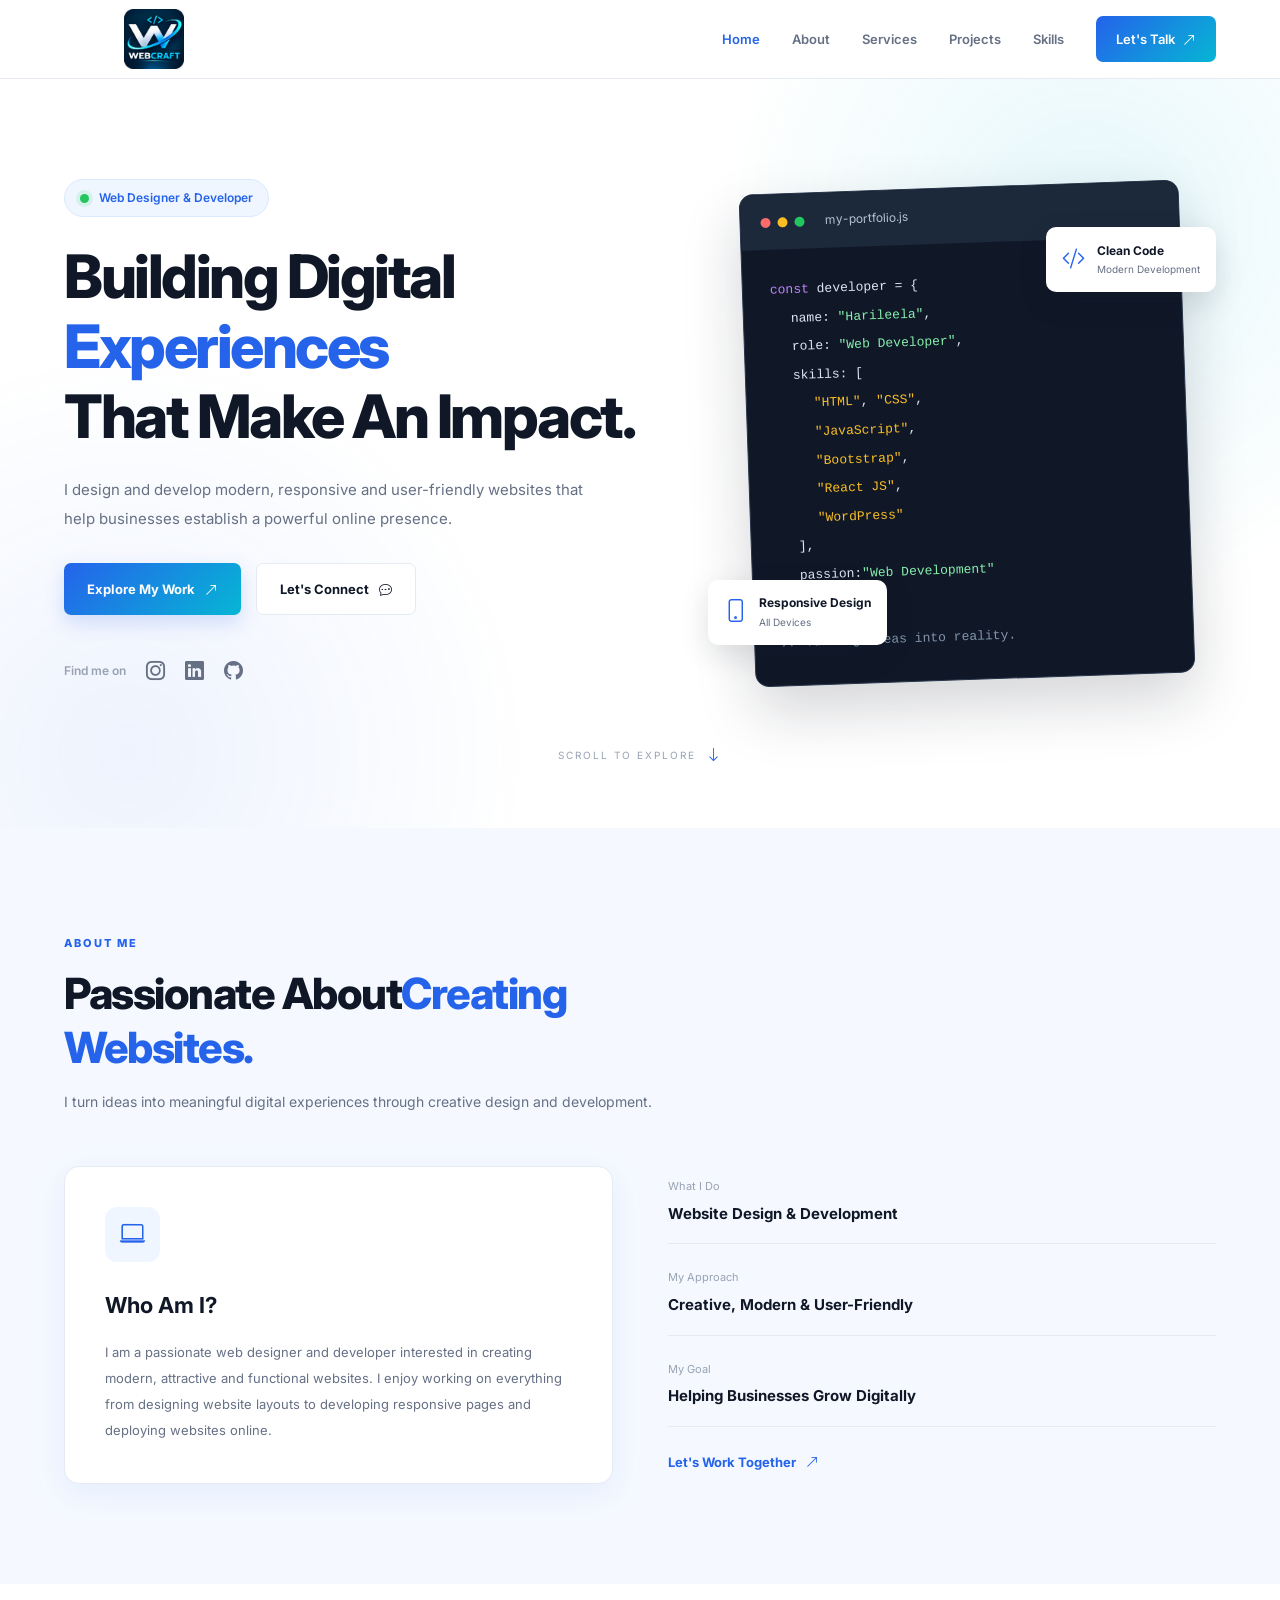
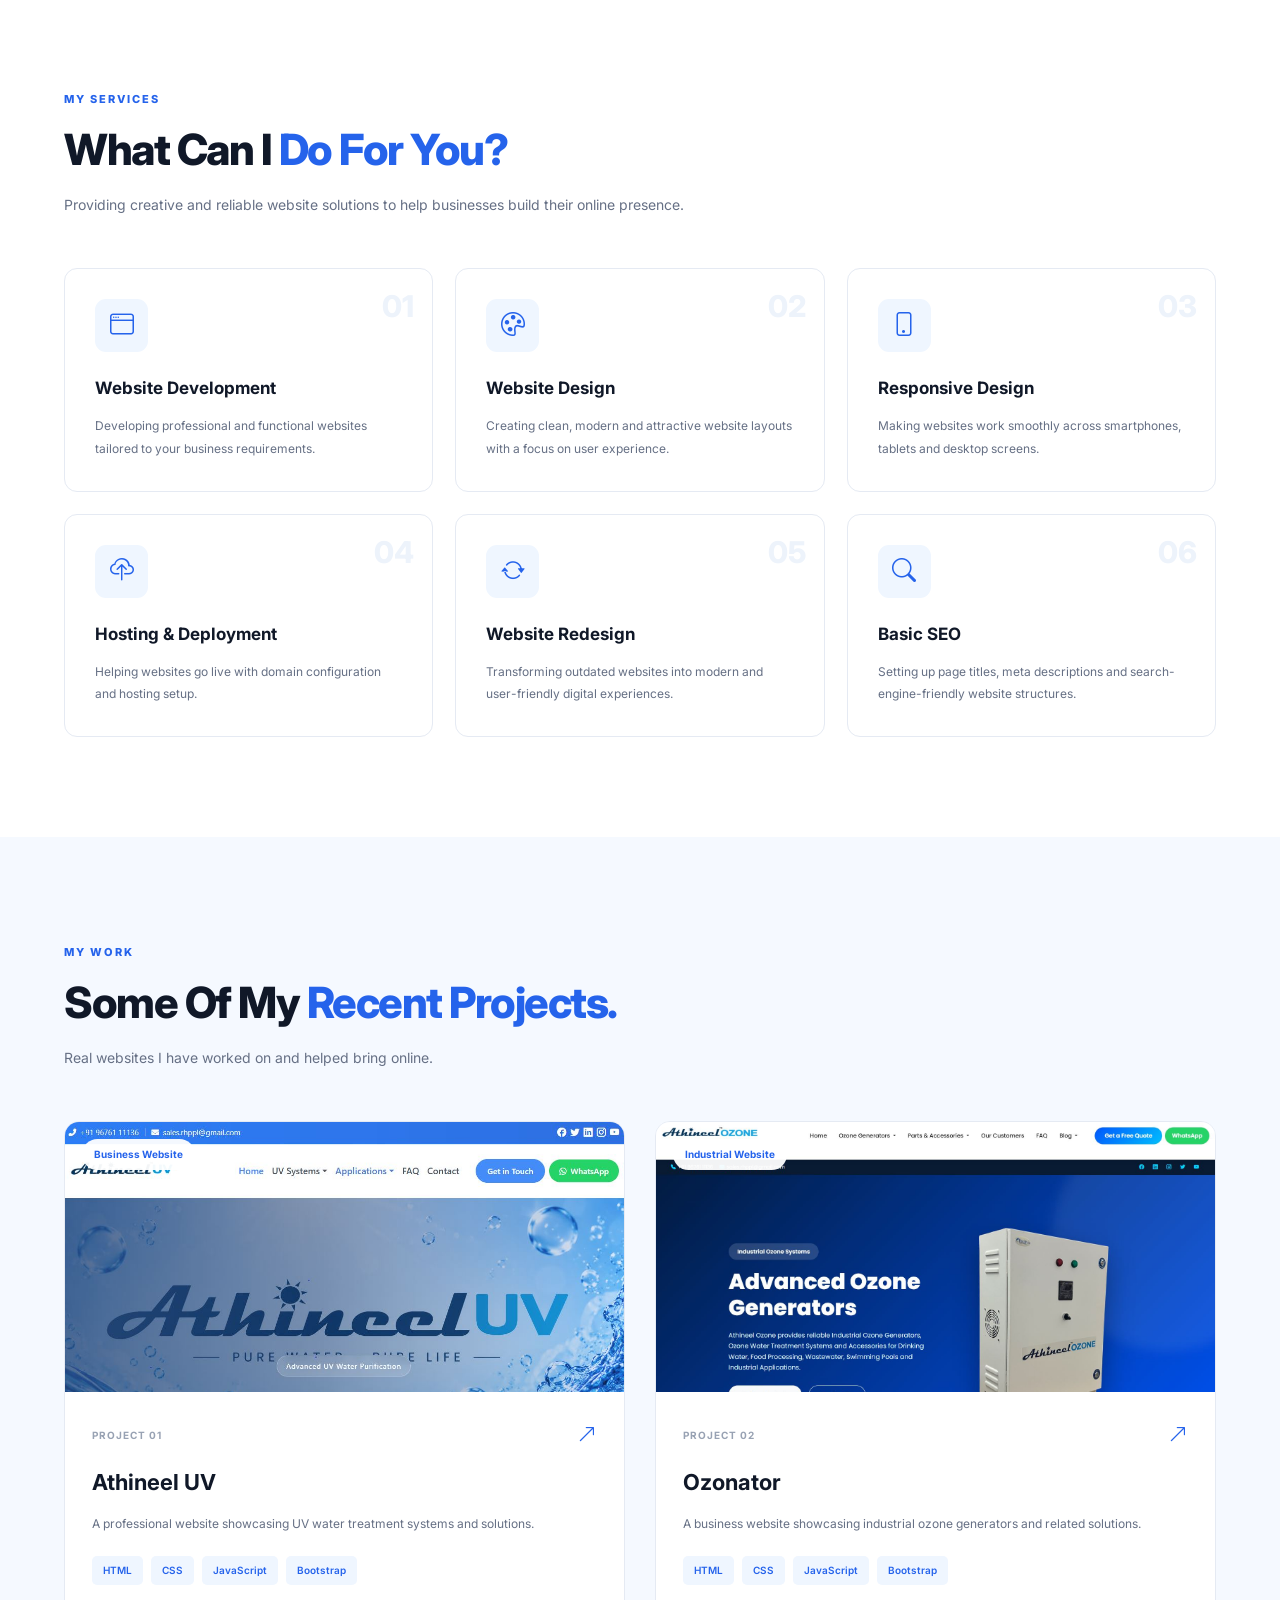
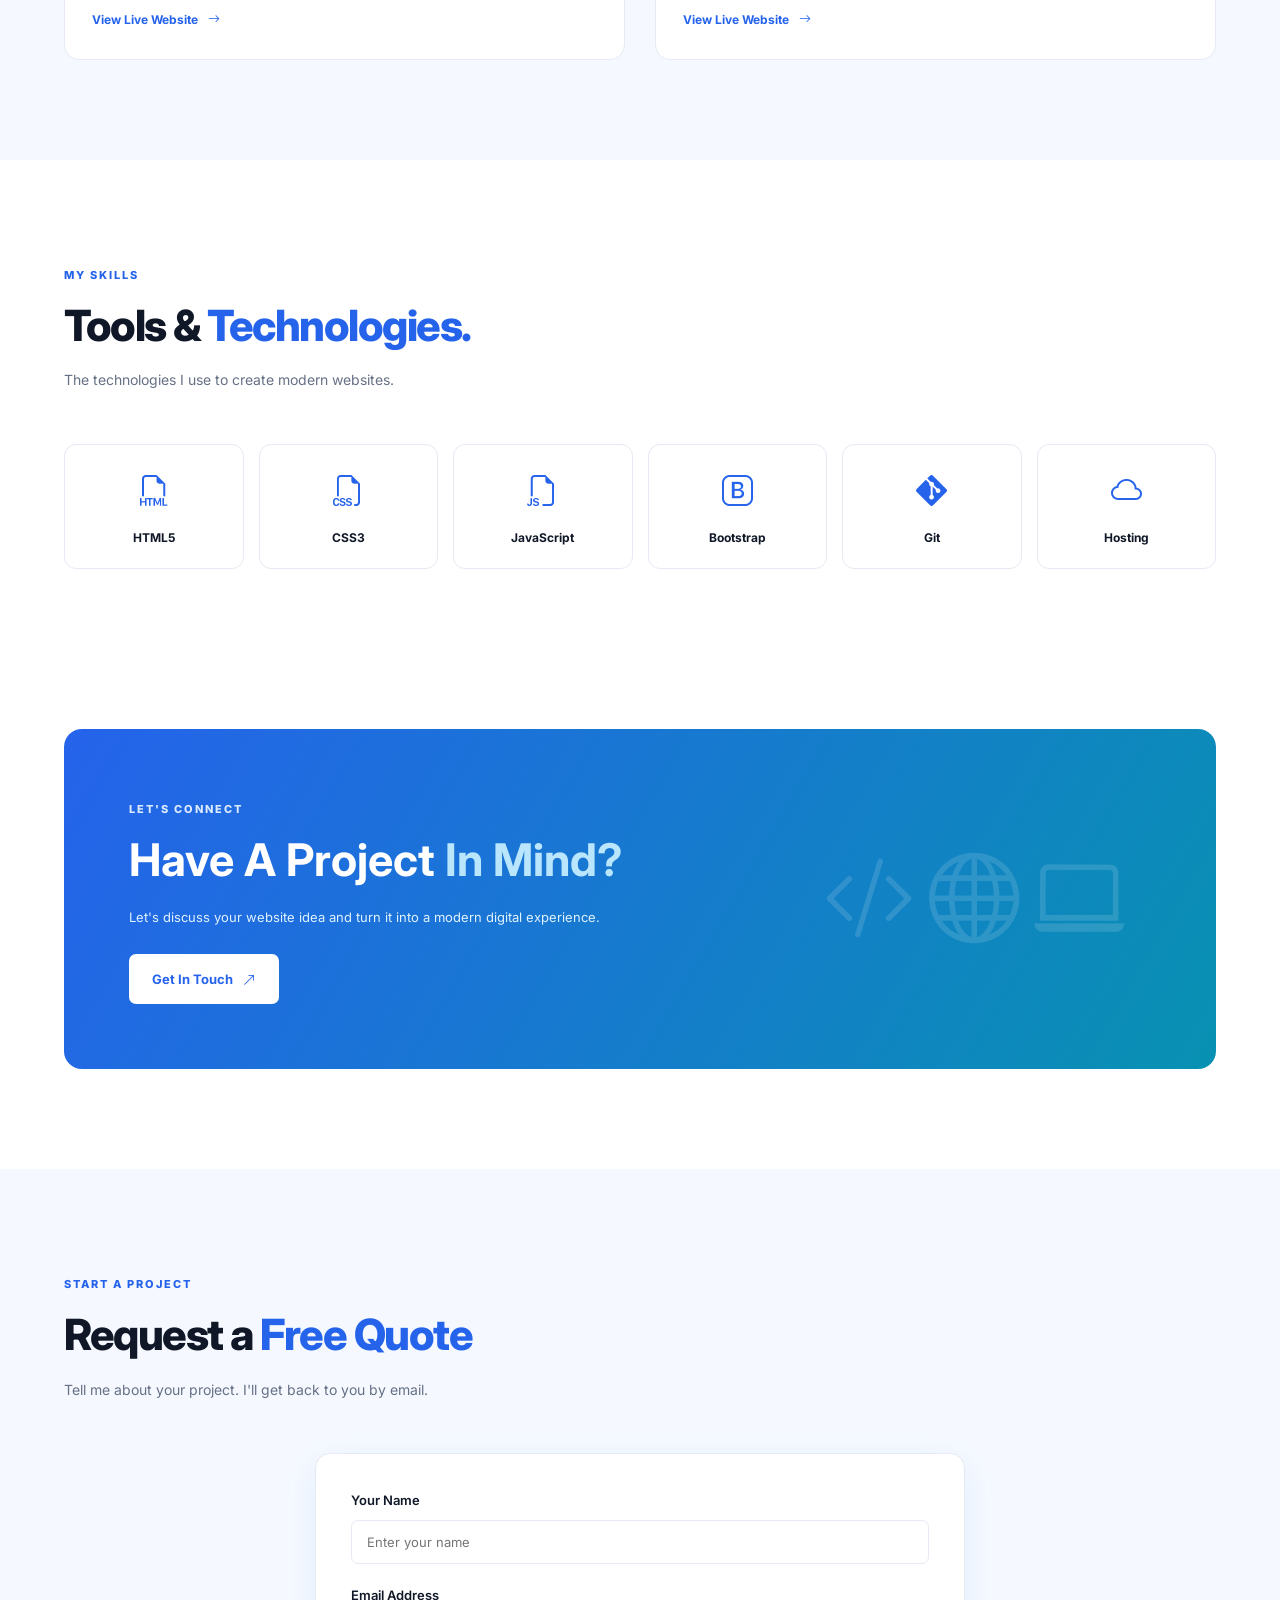
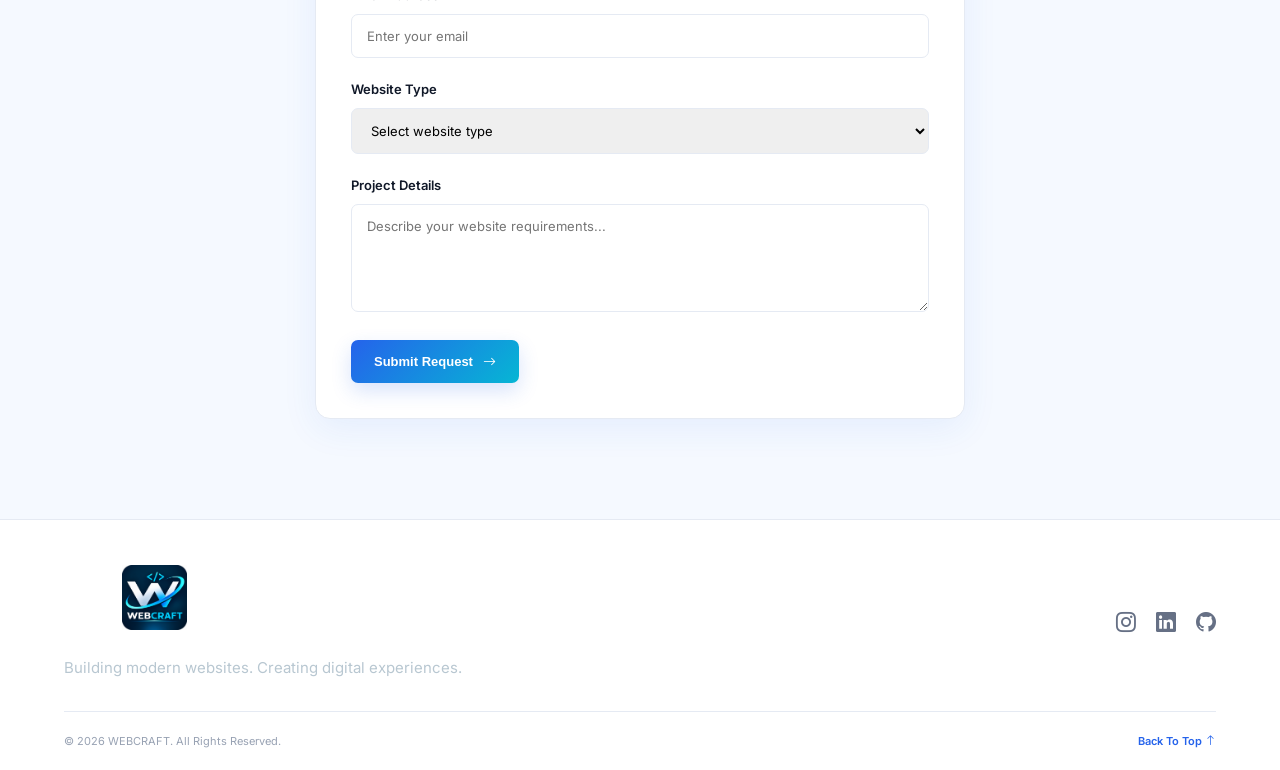
==== commit ffbb5cee: "updated code" ====
--- a/index.html
+++ b/index.html
@@ -1,35 +1,87 @@
 <!DOCTYPE html>
 <html lang="en">
+
 <head>
     <meta charset="UTF-8">
     <meta name="viewport" content="width=device-width, initial-scale=1.0">
 
-    <title>Web Developer | Website Designer & Developer</title>
-
-    <meta name="description" content="I design and develop modern, responsive and professional websites for businesses. Explore my portfolio and completed website projects.">
-    <meta name="keywords" content="Web Developer, Website Designer, Website Development, Portfolio, Responsive Websites">
-    <meta name="author" content="Your Name">
-
-    <!-- Google Font -->
+    <!-- SEO Title -->
+    <title>Hari Leela | Web Developer & Website Designer | WEBCRAFT</title>
+
+    <!-- SEO Description -->
+    <meta name="description"
+          content="Hari Leela is a Web Developer and Website Designer specializing in modern, responsive and professional business websites, portfolio websites and web development solutions.">
+
+    <!-- SEO Keywords -->
+    <meta name="keywords"
+          content="Hari Leela, WEBCRAFT, Web Developer, Website Designer, Frontend Developer, HTML, CSS, JavaScript, Bootstrap, Responsive Web Design, Website Development">
+
+    <!-- Author -->
+    <meta name="author" content="Harileela">
+
+    <!-- Search Engine Indexing -->
+    <meta name="robots" content="index, follow">
+    <meta name="googlebot" content="index, follow">
+
+    <!-- Canonical URL: Replace with your actual website URL -->
+    <link rel="canonical" href="https://YOUR-DOMAIN/">
+
+    <!-- Theme Color -->
+    <meta name="theme-color" content="#063b52">
+
+    <!-- Open Graph / Facebook / LinkedIn -->
+    <meta property="og:type" content="website">
+    <meta property="og:title"
+          content="Hari Leela | Web Developer & Website Designer">
+    <meta property="og:description"
+          content="Explore Hari Leela's web development portfolio featuring modern, responsive and professional websites.">
+    <meta property="og:url" content="https://YOUR-DOMAIN/">
+    <meta property="og:site_name" content="WEBCRAFT">
+    <meta property="og:image"
+          content="https://YOUR-DOMAIN/Assets/Images/portfolio-preview.jpg">
+
+    <!-- Twitter / X -->
+    <meta name="twitter:card" content="summary_large_image">
+    <meta name="twitter:title"
+          content="Hari Leela | Web Developer">
+    <meta name="twitter:description"
+          content="Modern website design and development by Hari Leela.">
+    <meta name="twitter:image"
+          content="https://YOUR-DOMAIN/Assets/Images/portfolio-preview.jpg">
+
+    <!-- Favicon -->
+    <link rel="icon" type="image/png" href="Assets/Images/webcraft-logo.png">
+
+    <!-- Sitemap -->
+    <link rel="sitemap" type="application/xml"
+          href="/sitemap.xml">
+
+    <!-- Google Fonts -->
     <link rel="preconnect" href="https://fonts.googleapis.com">
     <link rel="preconnect" href="https://fonts.gstatic.com" crossorigin>
 
-    <link href="https://fonts.googleapis.com/css2?family=Inter:wght@400;500;600;700;800&display=swap" rel="stylesheet">
+    <link href="https://fonts.googleapis.com/css2?family=Inter:wght@400;500;600;700;800&display=swap"
+          rel="stylesheet">
 
     <!-- Bootstrap Icons -->
-    <link rel="stylesheet" href="https://cdn.jsdelivr.net/npm/bootstrap-icons@1.11.3/font/bootstrap-icons.min.css">
-
-    <!-- CSS -->
+    <link rel="stylesheet"
+          href="https://cdn.jsdelivr.net/npm/bootstrap-icons@1.11.3/font/bootstrap-icons.min.css">
+
+    <!-- Custom CSS -->
     <link rel="stylesheet" href="CSS/style.css">
+
 </head>
+
 
 <body>
 <!-- NAVBAR START -->
 <header class="header">
     <div class="container">
         <nav class="navbar">
-            <a href="#home" class="logo">WEB<span>CRAFT.</span></a>
-            
+            <!-- <a href="#home" class="logo">WEB<span>CRAFT.</span></a> -->
+            <a>
+                <img src="Assets/Images/webcraft-logo.png" alt="Webcraft Logo" class="logo">
+            </a>
             <button class="menu-toggle" id="menuToggle"
                 aria-label="Toggle navigation"
                 aria-expanded="false">
@@ -110,7 +162,7 @@
                 <div class="code-body">
                     <p><span class="purple">const</span> developer = {</p>
                         
-                        <p class="indent">name: <span class="green">"Hari Leela"</span>,</p>
+                        <p class="indent">name: <span class="green">"Harileela"</span>,</p>
                         <p class="indent">role: <span class="green">"Web Developer"</span>,</p>
                         <p class="indent">skills: [</p>
 
@@ -587,7 +639,7 @@
                     it into a modern digital experience.
                 </p>
 
-                <a href="mailto:harileeladaggupai16@gmail.com"
+                <a href="mailto:harileeladaggupati16@gmail.com"
                     class="btn btn-white">
 
                     Get In Touch
@@ -622,7 +674,7 @@
         </div>
 
         <form class="quote-form"
-              action="https://formsubmit.co/harileeladaggupai16@gmail.com"
+              action="https://formsubmit.co/harileeladaggupati16@gmail.com"
               method="POST">
 
             <input type="hidden" name="_subject"
@@ -680,9 +732,12 @@
         <div class="footer-top">
 
             <div>
-                <a href="#home" class="logo">
+                <!-- <a href="#home" class="logo">
                     WEB<span>CRAFT.</span>
-                </a>
+                </a> -->
+                <a>
+                <img src="Assets/Images/webcraft-logo.png" alt="Webcraft Logo" class="logo">
+            </a>
 
                 <p>
                     Building modern websites. Creating digital experiences.
--- a/CSS/style.css
+++ b/CSS/style.css
@@ -92,6 +92,36 @@
 
 .logo span {
     color: var(--primary);
+}
+
+/* NAVBAR LOGO */
+.navbar .logo {
+    width: 180px;
+    height: 60px;
+    object-fit: contain;
+    display: block;
+}
+
+/* LOGO LINK */
+.navbar > a {
+    display: flex;
+    align-items: center;
+    text-decoration: none;
+}
+
+/* RESPONSIVE LOGO */
+@media (max-width: 768px) {
+    .navbar .logo {
+        width: 145px;
+        height: 50px;
+    }
+}
+
+@media (max-width: 480px) {
+    .navbar .logo {
+        width: 125px;
+        height: 45px;
+    }
 }
 
 .nav-links {
@@ -968,6 +998,45 @@
 .footer-bottom a {
     color: var(--primary);
     font-weight: 600;
+}
+
+/* FOOTER LOGO */
+.footer .footer-top .logo {
+    width: 180px;
+    height: 65px;
+    object-fit: contain;
+    display: block;
+    margin-bottom: 15px;
+}
+
+/* FOOTER LOGO LINK */
+.footer .footer-top a {
+    display: inline-flex;
+    align-items: center;
+    text-decoration: none;
+}
+
+/* FOOTER DESCRIPTION */
+.footer .footer-top p {
+    margin-top: 10px;
+    font-size: 15px;
+    line-height: 1.7;
+    color: #b8c7d1;
+}
+
+/* RESPONSIVE FOOTER LOGO */
+@media (max-width: 768px) {
+    .footer .footer-top .logo {
+        width: 150px;
+        height: 55px;
+    }
+}
+
+@media (max-width: 480px) {
+    .footer .footer-top .logo {
+        width: 130px;
+        height: 48px;
+    }
 }
 
 
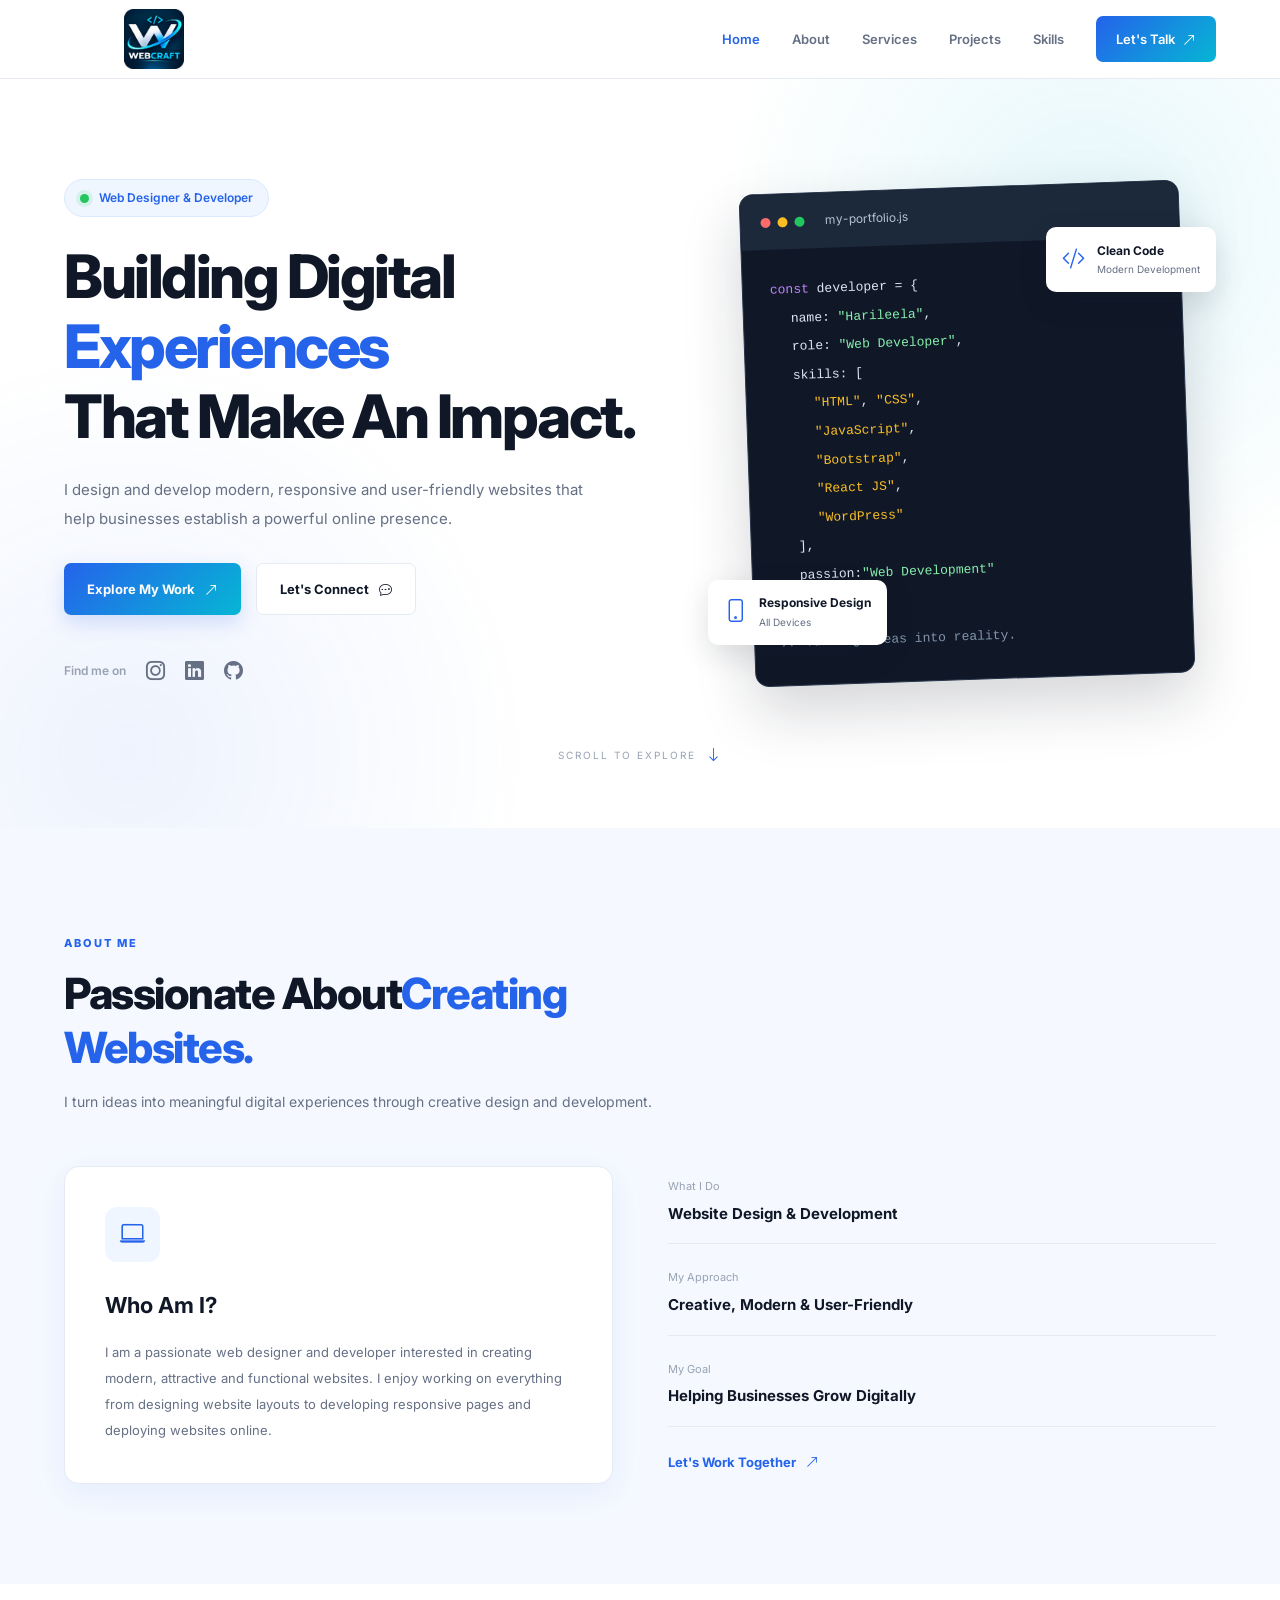
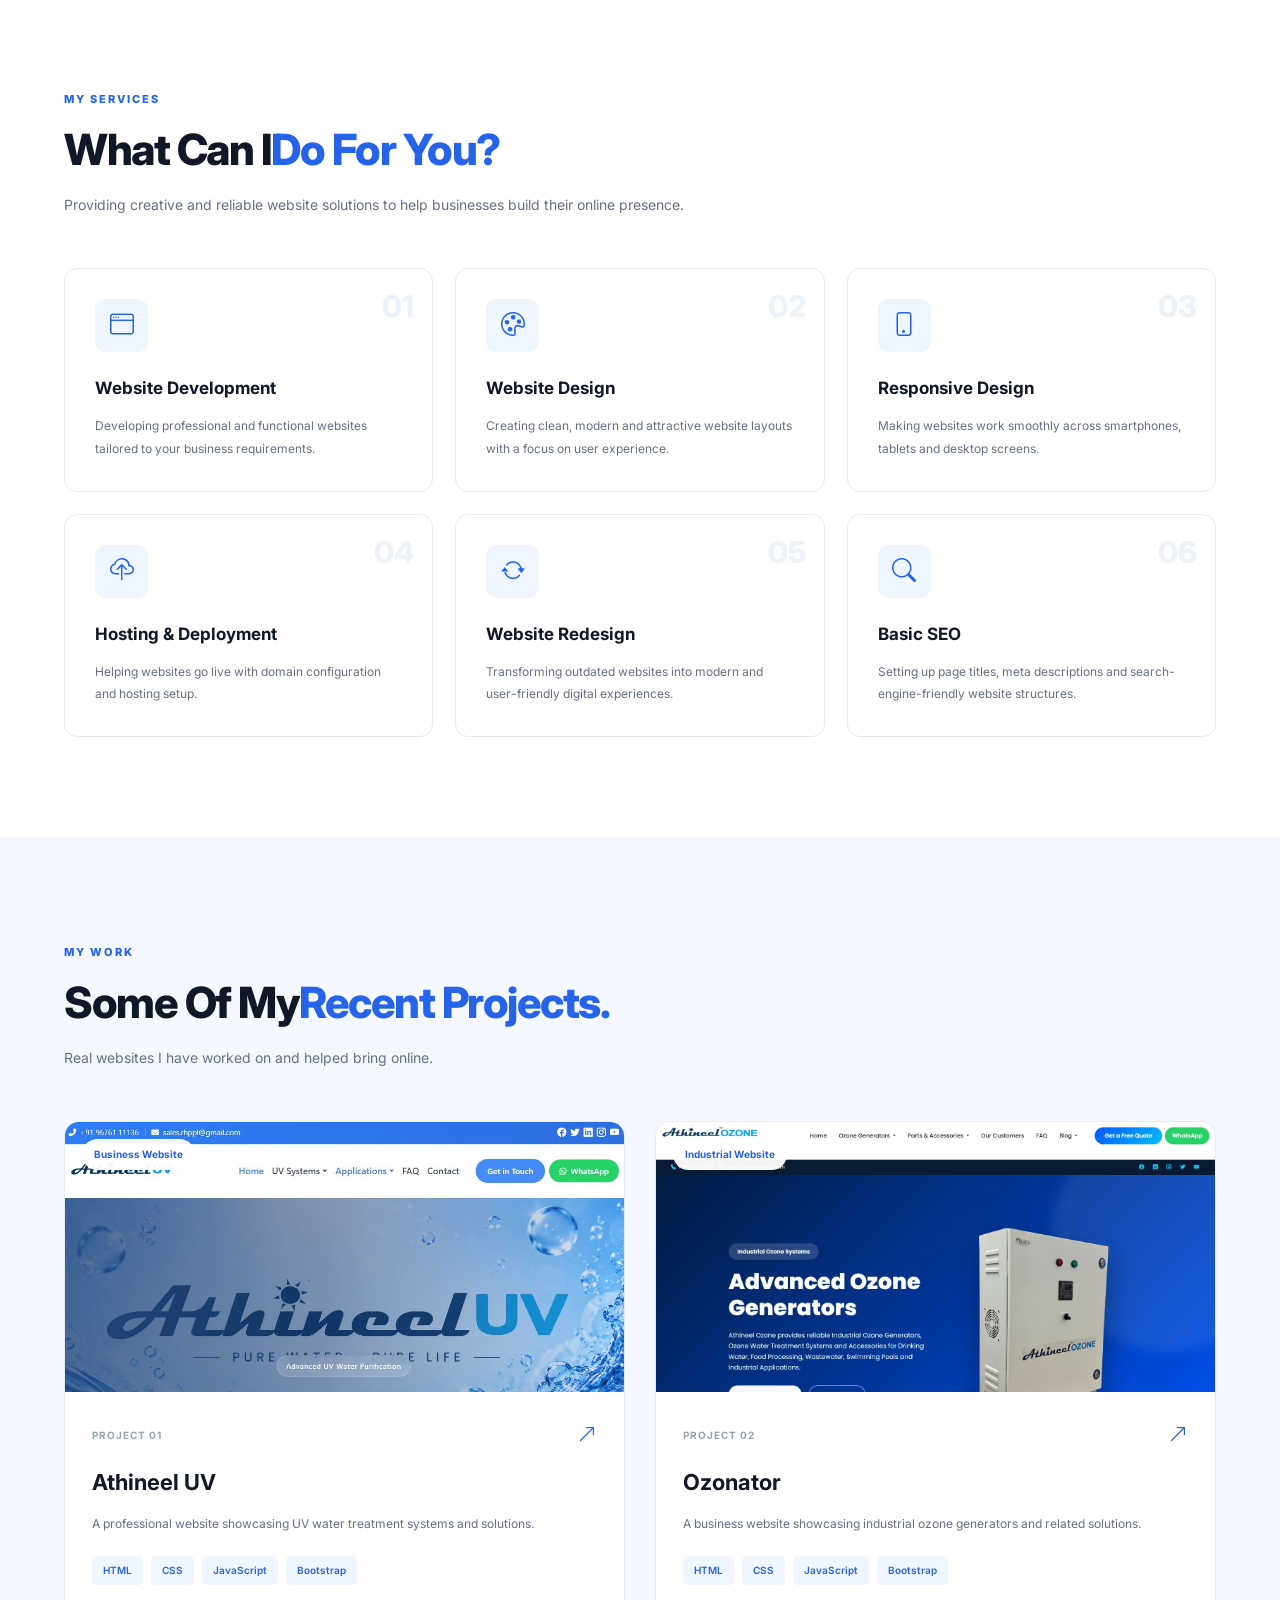
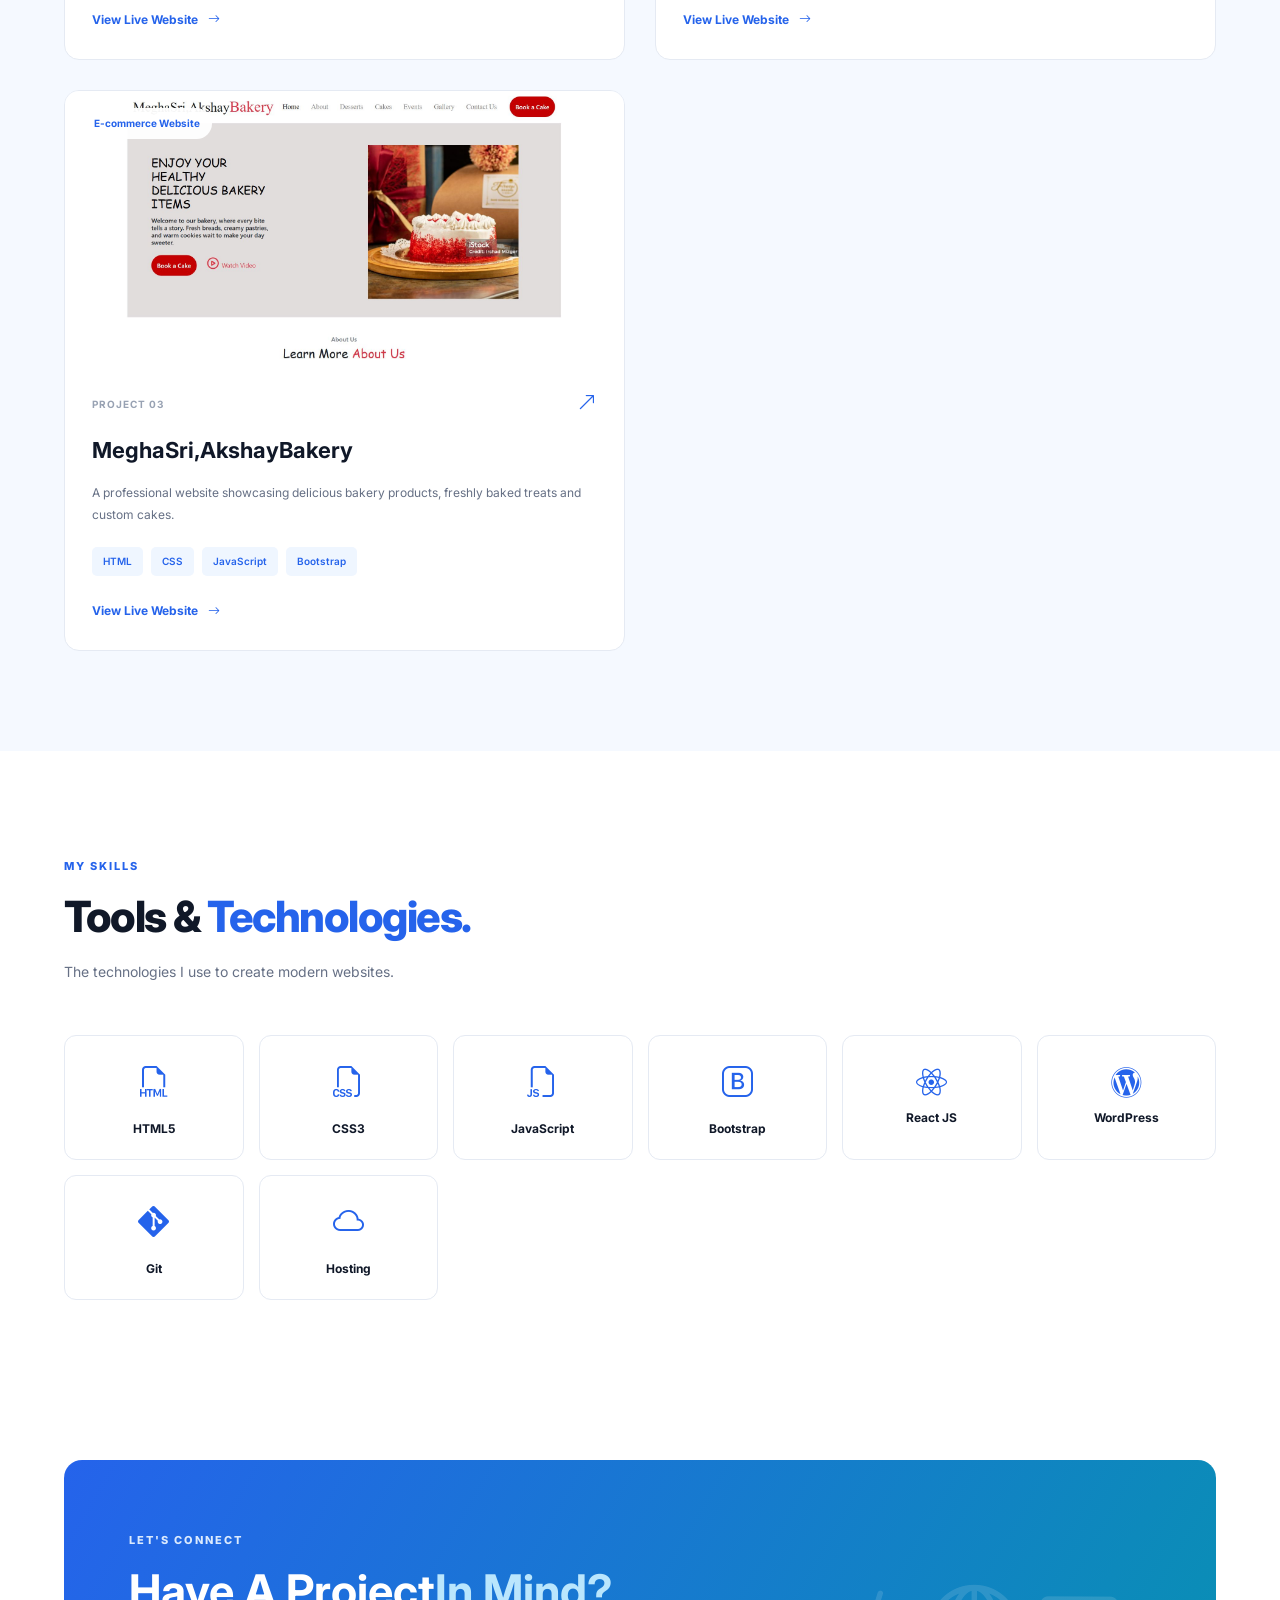
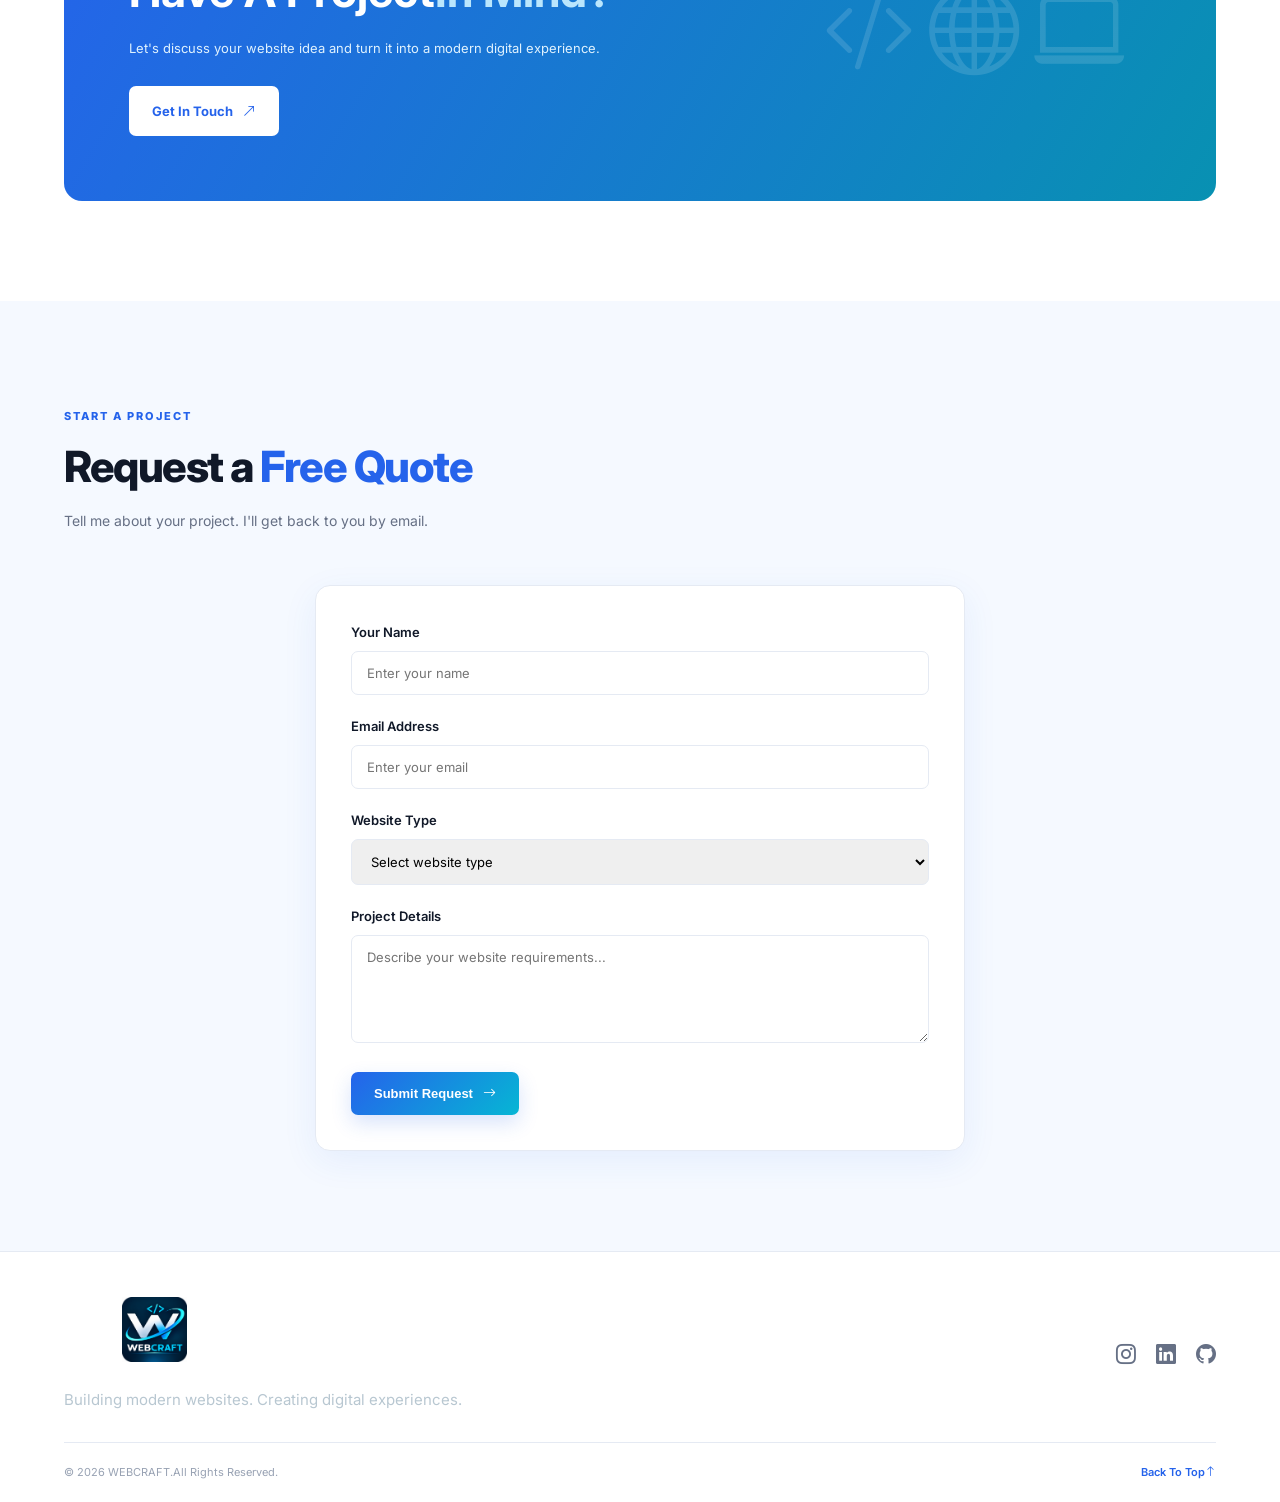
==== commit 8e60a28f: "updated code" ====
--- a/index.html
+++ b/index.html
@@ -1,6 +1,5 @@
 <!DOCTYPE html>
 <html lang="en">
-
 <head>
     <meta charset="UTF-8">
     <meta name="viewport" content="width=device-width, initial-scale=1.0">
@@ -9,12 +8,10 @@
     <title>Hari Leela | Web Developer & Website Designer | WEBCRAFT</title>
 
     <!-- SEO Description -->
-    <meta name="description"
-          content="Hari Leela is a Web Developer and Website Designer specializing in modern, responsive and professional business websites, portfolio websites and web development solutions.">
+    <meta name="description" content="Hari Leela is a Web Developer and Website Designer specializing in modern, responsive and professional business websites, portfolio websites and web development solutions.">
 
     <!-- SEO Keywords -->
-    <meta name="keywords"
-          content="Hari Leela, WEBCRAFT, Web Developer, Website Designer, Frontend Developer, HTML, CSS, JavaScript, Bootstrap, Responsive Web Design, Website Development">
+    <meta name="keywords" content="Hari Leela, WEBCRAFT, Web Developer, Website Designer, Frontend Developer, HTML, CSS, JavaScript, Bootstrap, React JS, WordPress Responsive Web Design, Website Development">
 
     <!-- Author -->
     <meta name="author" content="Harileela">
@@ -31,49 +28,40 @@
 
     <!-- Open Graph / Facebook / LinkedIn -->
     <meta property="og:type" content="website">
-    <meta property="og:title"
-          content="Hari Leela | Web Developer & Website Designer">
-    <meta property="og:description"
-          content="Explore Hari Leela's web development portfolio featuring modern, responsive and professional websites.">
+    <meta property="og:title" content="Hari Leela | Web Developer & Website Designer">
+    <meta property="og:description" content="Explore Hari Leela's web development portfolio featuring modern, responsive and professional websites.">
     <meta property="og:url" content="https://YOUR-DOMAIN/">
     <meta property="og:site_name" content="WEBCRAFT">
-    <meta property="og:image"
-          content="https://YOUR-DOMAIN/Assets/Images/portfolio-preview.jpg">
+    <meta property="og:image" content="https://YOUR-DOMAIN/Assets/Images/portfolio-preview.jpg">
 
     <!-- Twitter / X -->
     <meta name="twitter:card" content="summary_large_image">
-    <meta name="twitter:title"
-          content="Hari Leela | Web Developer">
-    <meta name="twitter:description"
-          content="Modern website design and development by Hari Leela.">
-    <meta name="twitter:image"
-          content="https://YOUR-DOMAIN/Assets/Images/portfolio-preview.jpg">
+    <meta name="twitter:title" content="Hari Leela | Web Developer">
+    <meta name="twitter:description" content="Modern website design and development by Hari Leela.">
+    <meta name="twitter:image" content="https://YOUR-DOMAIN/Assets/Images/portfolio-preview.jpg">
 
     <!-- Favicon -->
     <link rel="icon" type="image/png" href="Assets/Images/webcraft-logo.png">
 
     <!-- Sitemap -->
-    <link rel="sitemap" type="application/xml"
-          href="/sitemap.xml">
+    <link rel="sitemap" type="application/xml" href="/sitemap.xml">
 
     <!-- Google Fonts -->
     <link rel="preconnect" href="https://fonts.googleapis.com">
     <link rel="preconnect" href="https://fonts.gstatic.com" crossorigin>
 
-    <link href="https://fonts.googleapis.com/css2?family=Inter:wght@400;500;600;700;800&display=swap"
-          rel="stylesheet">
+    <link href="https://fonts.googleapis.com/css2?family=Inter:wght@400;500;600;700;800&display=swap" rel="stylesheet">
 
     <!-- Bootstrap Icons -->
-    <link rel="stylesheet"
-          href="https://cdn.jsdelivr.net/npm/bootstrap-icons@1.11.3/font/bootstrap-icons.min.css">
-
+    <link rel="stylesheet" href="https://cdn.jsdelivr.net/npm/bootstrap-icons@1.11.3/font/bootstrap-icons.min.css">
+    <link rel="stylesheet" href="https://cdnjs.cloudflare.com/ajax/libs/font-awesome/6.7.2/css/all.min.css">
+    
     <!-- Custom CSS -->
     <link rel="stylesheet" href="CSS/style.css">
-
 </head>
 
-
 <body>
+
 <!-- NAVBAR START -->
 <header class="header">
     <div class="container">
@@ -121,12 +109,9 @@
             </div>
             
             <div class="hero-social">
-                <span>Find me on</span>
-                
-                <a href="#" aria-label="Instagram">
-                    <i class="bi bi-instagram"></i>
-                </a>
-
+                <span>Find me on</span>                
+
+                <a href="#" aria-label="Instagram"><i class="bi bi-instagram"></i></a>
                 <a href="https://www.linkedin.com/in/hari-leela-0b990739b/"
                     target="_blank"
                     rel="noopener noreferrer"
@@ -221,40 +206,30 @@
             <span class="section-tag">ABOUT ME</span>
 
             <h2>Passionate About<span>Creating Websites.</span></h2>
-
             <p>
                 I turn ideas into meaningful digital experiences
                 through creative design and development.
             </p>
-
-        </div>
-
+        </div>
 
         <div class="about-grid">
-
             <div class="about-card">
-
                 <div class="about-icon">
                     <i class="bi bi-laptop"></i>
                 </div>
 
                 <h3>Who Am I?</h3>
-
                 <p>
                     I am a passionate web designer and developer
                     interested in creating modern, attractive and
                     functional websites.
-
                     I enjoy working on everything from designing
                     website layouts to developing responsive pages
                     and deploying websites online.
                 </p>
-
-            </div>
-
+            </div>
 
             <div class="about-details">
-
                 <div class="detail">
                     <span>What I Do</span>
                     <h4>Website Design & Development</h4>
@@ -270,210 +245,134 @@
                     <h4>Helping Businesses Grow Digitally</h4>
                 </div>
 
-                <a href="#contact" class="text-link">
-                    Let's Work Together
-                    <i class="bi bi-arrow-up-right"></i>
-                </a>
-
-            </div>
-
-        </div>
-
-    </div>
-
+                <a href="#contact" class="text-link">Let's Work Together<i class="bi bi-arrow-up-right"></i></a>
+            </div>
+        </div>
+    </div>
 </section>
 
-
-
-
 <!-- SERVICES SECTION START -->
-
 <section class="section services-section" id="services">
-
-    <div class="container">
-
+    <div class="container">
         <div class="section-heading">
-
             <span class="section-tag">MY SERVICES</span>
 
-            <h2>
-                What Can I
-                <span>Do For You?</span>
-            </h2>
-
+            <h2>What Can I<span>Do For You?</span></h2>
             <p>
                 Providing creative and reliable website solutions
                 to help businesses build their online presence.
             </p>
-
-        </div>
-
+        </div>
 
         <div class="services-grid">
-
             <div class="service-card">
-
                 <div class="service-icon">
                     <i class="bi bi-window"></i>
                 </div>
 
                 <h3>Website Development</h3>
-
                 <p>
                     Developing professional and functional websites
                     tailored to your business requirements.
                 </p>
-
                 <span class="service-number">01</span>
-
-            </div>
-
+            </div>
 
             <div class="service-card">
-
                 <div class="service-icon">
                     <i class="bi bi-palette"></i>
                 </div>
 
                 <h3>Website Design</h3>
-
                 <p>
                     Creating clean, modern and attractive website
                     layouts with a focus on user experience.
                 </p>
-
                 <span class="service-number">02</span>
-
             </div>
 
 
             <div class="service-card">
-
                 <div class="service-icon">
                     <i class="bi bi-phone"></i>
                 </div>
 
                 <h3>Responsive Design</h3>
-
                 <p>
                     Making websites work smoothly across
                     smartphones, tablets and desktop screens.
                 </p>
-
                 <span class="service-number">03</span>
-
-            </div>
-
+            </div>
 
             <div class="service-card">
-
                 <div class="service-icon">
                     <i class="bi bi-cloud-upload"></i>
                 </div>
 
                 <h3>Hosting & Deployment</h3>
-
                 <p>
                     Helping websites go live with domain
                     configuration and hosting setup.
                 </p>
-
                 <span class="service-number">04</span>
-
-            </div>
-
+            </div>
 
             <div class="service-card">
-
                 <div class="service-icon">
                     <i class="bi bi-arrow-repeat"></i>
                 </div>
 
                 <h3>Website Redesign</h3>
-
                 <p>
                     Transforming outdated websites into modern
                     and user-friendly digital experiences.
                 </p>
-
                 <span class="service-number">05</span>
-
-            </div>
-
+            </div>
 
             <div class="service-card">
-
                 <div class="service-icon">
                     <i class="bi bi-search"></i>
                 </div>
 
                 <h3>Basic SEO</h3>
-
                 <p>
                     Setting up page titles, meta descriptions
                     and search-engine-friendly website structures.
                 </p>
-
                 <span class="service-number">06</span>
-
-            </div>
-
-        </div>
-
-    </div>
-
+            </div>
+        </div>
+    </div>
 </section>
 
 <!-- PROJECTS SECTION START -->
-
 <section class="section projects-section" id="projects">
-
-    <div class="container">
-
+    <div class="container">
         <div class="section-heading">
-
             <span class="section-tag">MY WORK</span>
 
-            <h2>
-                Some Of My
-                <span>Recent Projects.</span>
-            </h2>
-
-            <p>
-                Real websites I have worked on and helped
-                bring online.
-            </p>
-
-        </div>
-
+            <h2>Some Of My<span>Recent Projects.</span></h2>
+            <p>Real websites I have worked on and helped bring online.</p>
+        </div>
 
         <div class="projects-grid">
-
-
+            
             <!-- PROJECT ONE -->
-
             <div class="project-card">
-
                 <div class="project-image">
-
-                    <img src="Assets/Images/athineel.png"
-                        alt="Athineel UV website screenshot">
-
-                    <span class="project-category">
-                        Business Website
-                    </span>
-
+                    <img src="Assets/Images/athineel.png" alt="Athineel UV website screenshot">
+                    <span class="project-category">Business Website</span>
                 </div>
 
                 <div class="project-content">
-
                     <div class="project-meta">
                         <span>PROJECT 01</span>
                         <i class="bi bi-arrow-up-right"></i>
                     </div>
 
                     <h3>Athineel UV</h3>
-
                     <p>
                         A professional website showcasing UV
                         water treatment systems and solutions.
@@ -490,41 +389,26 @@
                         target="_blank"
                         rel="noopener noreferrer"
                         class="project-link">
-
                         View Live Website
                         <i class="bi bi-arrow-right"></i>
-
                     </a>
-
-                </div>
-
-            </div>
-
+                </div>
+            </div>
 
             <!-- PROJECT TWO -->
-
             <div class="project-card">
-
                 <div class="project-image">
-
-                    <img src="Assets/Images/ozonator.png"
-                        alt="Ozonator website screenshot">
-
-                    <span class="project-category">
-                        Industrial Website
-                    </span>
-
+                    <img src="Assets/Images/ozonator.png" alt="Ozonator website screenshot">
+                    <span class="project-category">Industrial Website</span>
                 </div>
 
                 <div class="project-content">
-
                     <div class="project-meta">
                         <span>PROJECT 02</span>
                         <i class="bi bi-arrow-up-right"></i>
                     </div>
 
                     <h3>Ozonator</h3>
-
                     <p>
                         A business website showcasing industrial
                         ozone generators and related solutions.
@@ -541,46 +425,63 @@
                         target="_blank"
                         rel="noopener noreferrer"
                         class="project-link">
-
                         View Live Website
                         <i class="bi bi-arrow-right"></i>
-
                     </a>
-
-                </div>
-
-            </div>
-
-
-        </div>
-
-    </div>
-
+                </div>
+            </div>
+
+            <!-- PROJECT THREE -->
+            <div class="project-card">
+                <div class="project-image">
+                    <img src="Assets/Images/cake.png" alt="Athineel UV website screenshot">
+                    <span class="project-category">E-commerce Website</span>
+                </div>
+
+                <div class="project-content">
+                    <div class="project-meta">
+                        <span>PROJECT 03</span>
+                        <i class="bi bi-arrow-up-right"></i>
+                    </div>
+
+                    <h3>MeghaSri,AkshayBakery</h3>
+                    <p>
+                        A professional website showcasing delicious
+                        bakery products, freshly baked treats and
+                        custom cakes.
+                    </p>
+
+                    <div class="tech-stack">
+                        <span>HTML</span>
+                        <span>CSS</span>
+                        <span>JavaScript</span>
+                        <span>Bootstrap</span>
+                    </div>
+
+                    <a href="https://meghasribakery.great-site.net"
+                        target="_blank"
+                        rel="noopener noreferrer"
+                        class="project-link">
+                        View Live Website
+                        <i class="bi bi-arrow-right"></i>
+                    </a>
+                </div>
+            </div>
+        </div>
+    </div>
 </section>
 
 <!-- SKILLS SECTION START -->
-
 <section class="section skills-section" id="skills">
-
-    <div class="container">
-
+    <div class="container">
         <div class="section-heading">
-
             <span class="section-tag">MY SKILLS</span>
 
-            <h2>
-                Tools & <span>Technologies.</span>
-            </h2>
-
-            <p>
-                The technologies I use to create modern websites.
-            </p>
-
-        </div>
-
+            <h2>Tools & <span>Technologies.</span></h2>
+            <p>The technologies I use to create modern websites.</p>
+        </div>
 
         <div class="skills-grid">
-
             <div class="skill-card">
                 <i class="bi bi-filetype-html"></i>
                 <h4>HTML5</h4>
@@ -602,6 +503,16 @@
             </div>
 
             <div class="skill-card">
+                <i class="fa-brands fa-react"></i>
+                <h4>React JS</h4>
+            </div>
+
+            <div class="skill-card">
+                <i class="fa-brands fa-wordpress"></i>
+                <h4>WordPress</h4>
+            </div>
+
+            <div class="skill-card">
                 <i class="bi bi-git"></i>
                 <h4>Git</h4>
             </div>
@@ -610,43 +521,37 @@
                 <i class="bi bi-cloud"></i>
                 <h4>Hosting</h4>
             </div>
-
-        </div>
-
-    </div>
-
+        </div>
+    </div>
 </section>
 
 <!-- CONTACT SECTION -->
-
 <section class="section contact-section" id="contact">
-
-    <div class="container">
-
+    <div class="container">
         <div class="contact-box">
-
             <div class="contact-content">
-
                 <span class="section-tag">LET'S CONNECT</span>
 
-                <h2>
-                    Have A Project
-                    <span>In Mind?</span>
-                </h2>
-
+                <h2>Have A Project<span>In Mind?</span></h2>
                 <p>
                     Let's discuss your website idea and turn
                     it into a modern digital experience.
                 </p>
 
-                <a href="mailto:harileeladaggupati16@gmail.com"
+                <!-- <a href="mailto:harileeladaggupati16@gmail.com"
                     class="btn btn-white">
 
                     Get In Touch
                     <i class="bi bi-arrow-up-right"></i>
 
+                </a> -->
+
+                <a href="https://mail.google.com/mail/?view=cm&fs=1&to=harileeladaggupati16@gmail.com"
+                    target="_blank"
+                    class="btn btn-white">
+                    Get In Touch
+                    <i class="bi bi-arrow-up-right"></i>
                 </a>
-
             </div>
 
             <div class="contact-decoration">
@@ -654,44 +559,32 @@
                 <i class="bi bi-globe"></i>
                 <i class="bi bi-laptop"></i>
             </div>
-
-        </div>
-
-    </div>
-
+        </div>
+    </div>
 </section>
-
     
 <!-- QUOTE REQUEST FORM -->
-
 <section class="section quote-section" id="quote">
     <div class="container">
-
         <div class="section-heading">
             <span class="section-tag">START A PROJECT</span>
             <h2>Request a <span>Free Quote</span></h2>
             <p>Tell me about your project. I'll get back to you by email.</p>
         </div>
 
-        <form class="quote-form"
-              action="https://formsubmit.co/harileeladaggupati16@gmail.com"
-              method="POST">
-
-            <input type="hidden" name="_subject"
-                   value="New Website Project Enquiry">
-
+        <form class="quote-form" action="https://formsubmit.co/harileeladaggupati16@gmail.com" method="POST">
+            
+            <input type="hidden" name="_subject" value="New Website Project Enquiry">
             <input type="hidden" name="_captcha" value="true">
 
             <div class="form-group">
                 <label>Your Name</label>
-                <input type="text" name="name"
-                       placeholder="Enter your name" required>
+                <input type="text" name="name" placeholder="Enter your name" required>
             </div>
 
             <div class="form-group">
                 <label>Email Address</label>
-                <input type="email" name="email"
-                       placeholder="Enter your email" required>
+                <input type="email" name="email" placeholder="Enter your email" required>
             </div>
 
             <div class="form-group">
@@ -717,35 +610,27 @@
                 Submit Request
                 <i class="bi bi-arrow-right"></i>
             </button>
-
         </form>
     </div>
 </section>
 
-
 <!-- FOOTER START -->
-
 <footer class="footer">
-
-    <div class="container">
-
+    <div class="container">
         <div class="footer-top">
-
             <div>
                 <!-- <a href="#home" class="logo">
                     WEB<span>CRAFT.</span>
                 </a> -->
+
                 <a>
-                <img src="Assets/Images/webcraft-logo.png" alt="Webcraft Logo" class="logo">
-            </a>
-
-                <p>
-                    Building modern websites. Creating digital experiences.
-                </p>
+                    <img src="Assets/Images/webcraft-logo.png" alt="Webcraft Logo" class="logo">
+                </a>
+
+                <p>Building modern websites. Creating digital experiences.</p>
             </div>
 
             <div class="footer-social">
-
                 <a href="#" aria-label="Instagram">
                     <i class="bi bi-instagram"></i>
                 </a>
@@ -763,30 +648,15 @@
                     aria-label="GitHub">
                     <i class="bi bi-github"></i>
                 </a>
-
-            </div>
-
-        </div>
-
+            </div>
+        </div>
 
         <div class="footer-bottom">
-
-            <p>
-                &copy; <span id="year"></span> WEBCRAFT.
-                All Rights Reserved.
-            </p>
-
-            <a href="#home">
-                Back To Top
-                <i class="bi bi-arrow-up"></i>
-            </a>
-
-        </div>
-
-    </div>
-
+            <p>&copy; <span id="year"></span> WEBCRAFT.All Rights Reserved.</p>
+            <a href="#home">Back To Top<i class="bi bi-arrow-up"></i></a>
+        </div>
+    </div>
 </footer>
-
 
 <!-- JAVASCRIPT -->
 <script src="JS/script.js"></script>
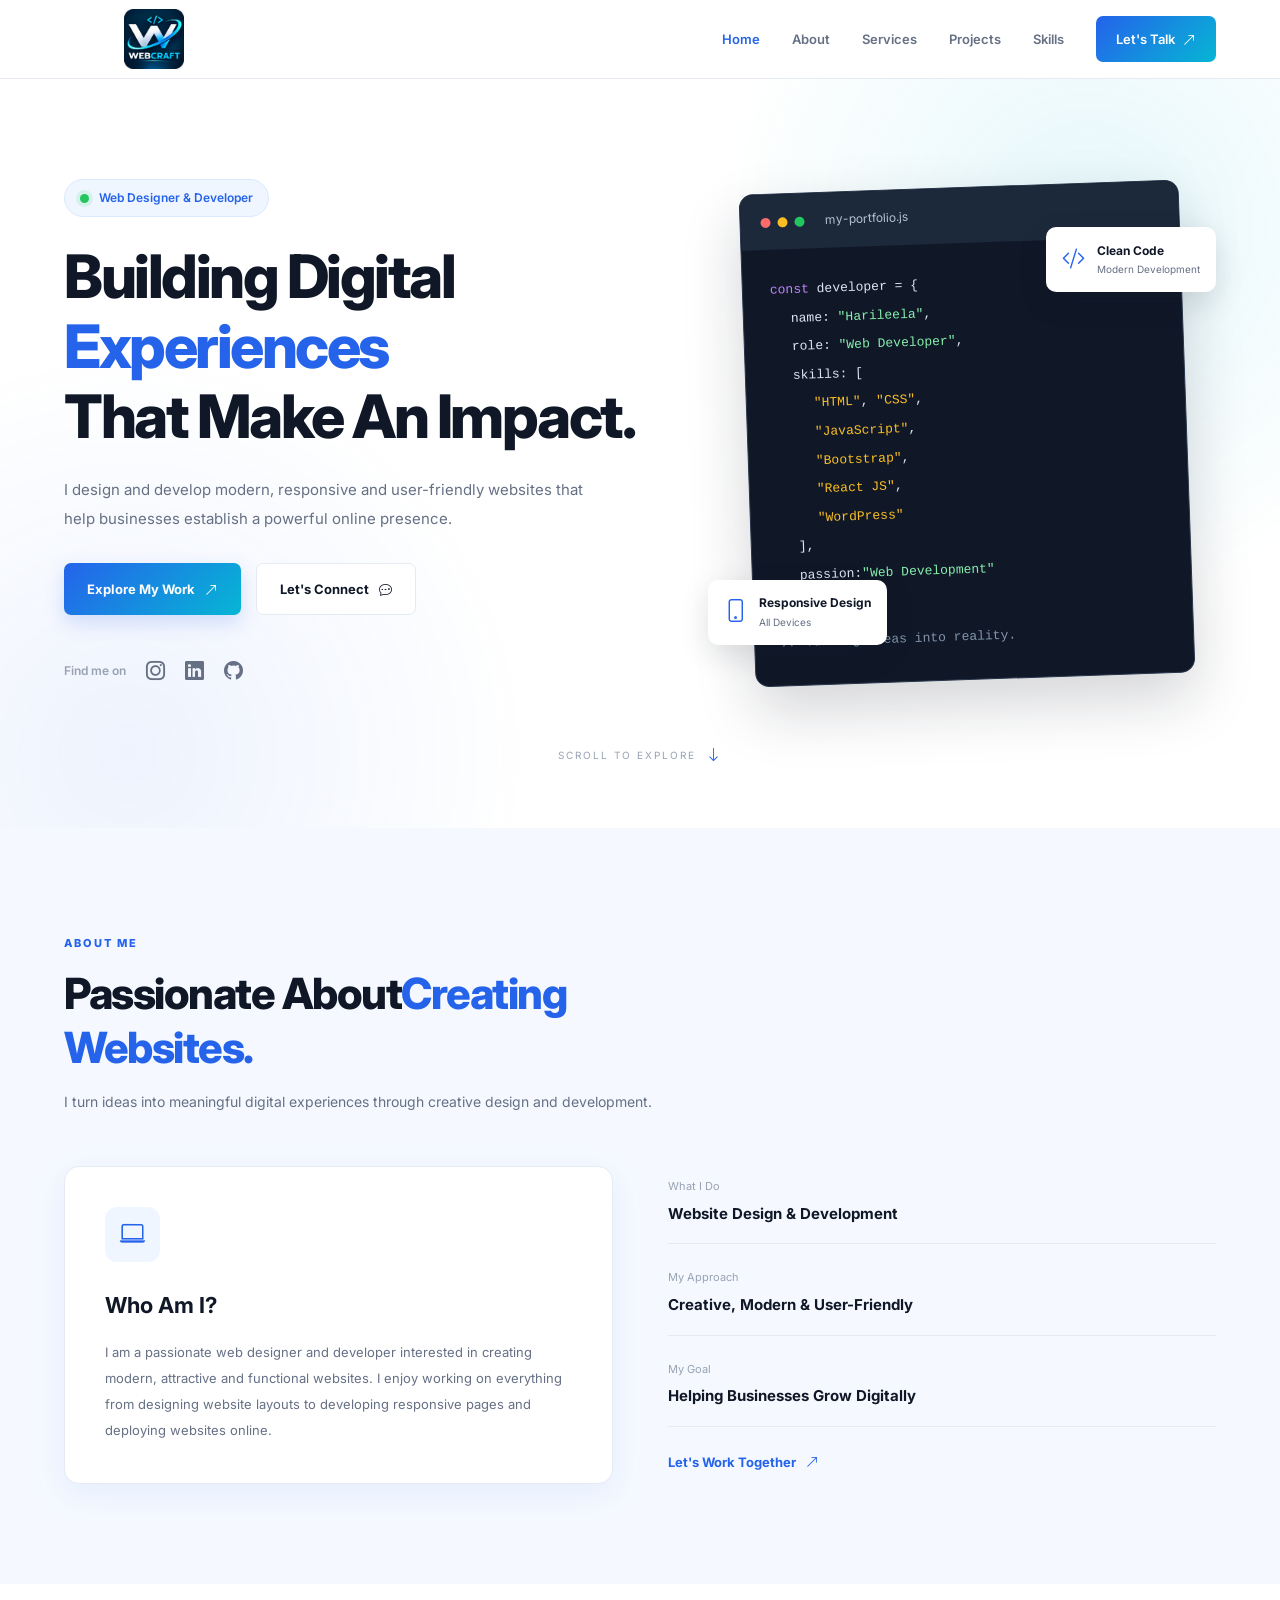
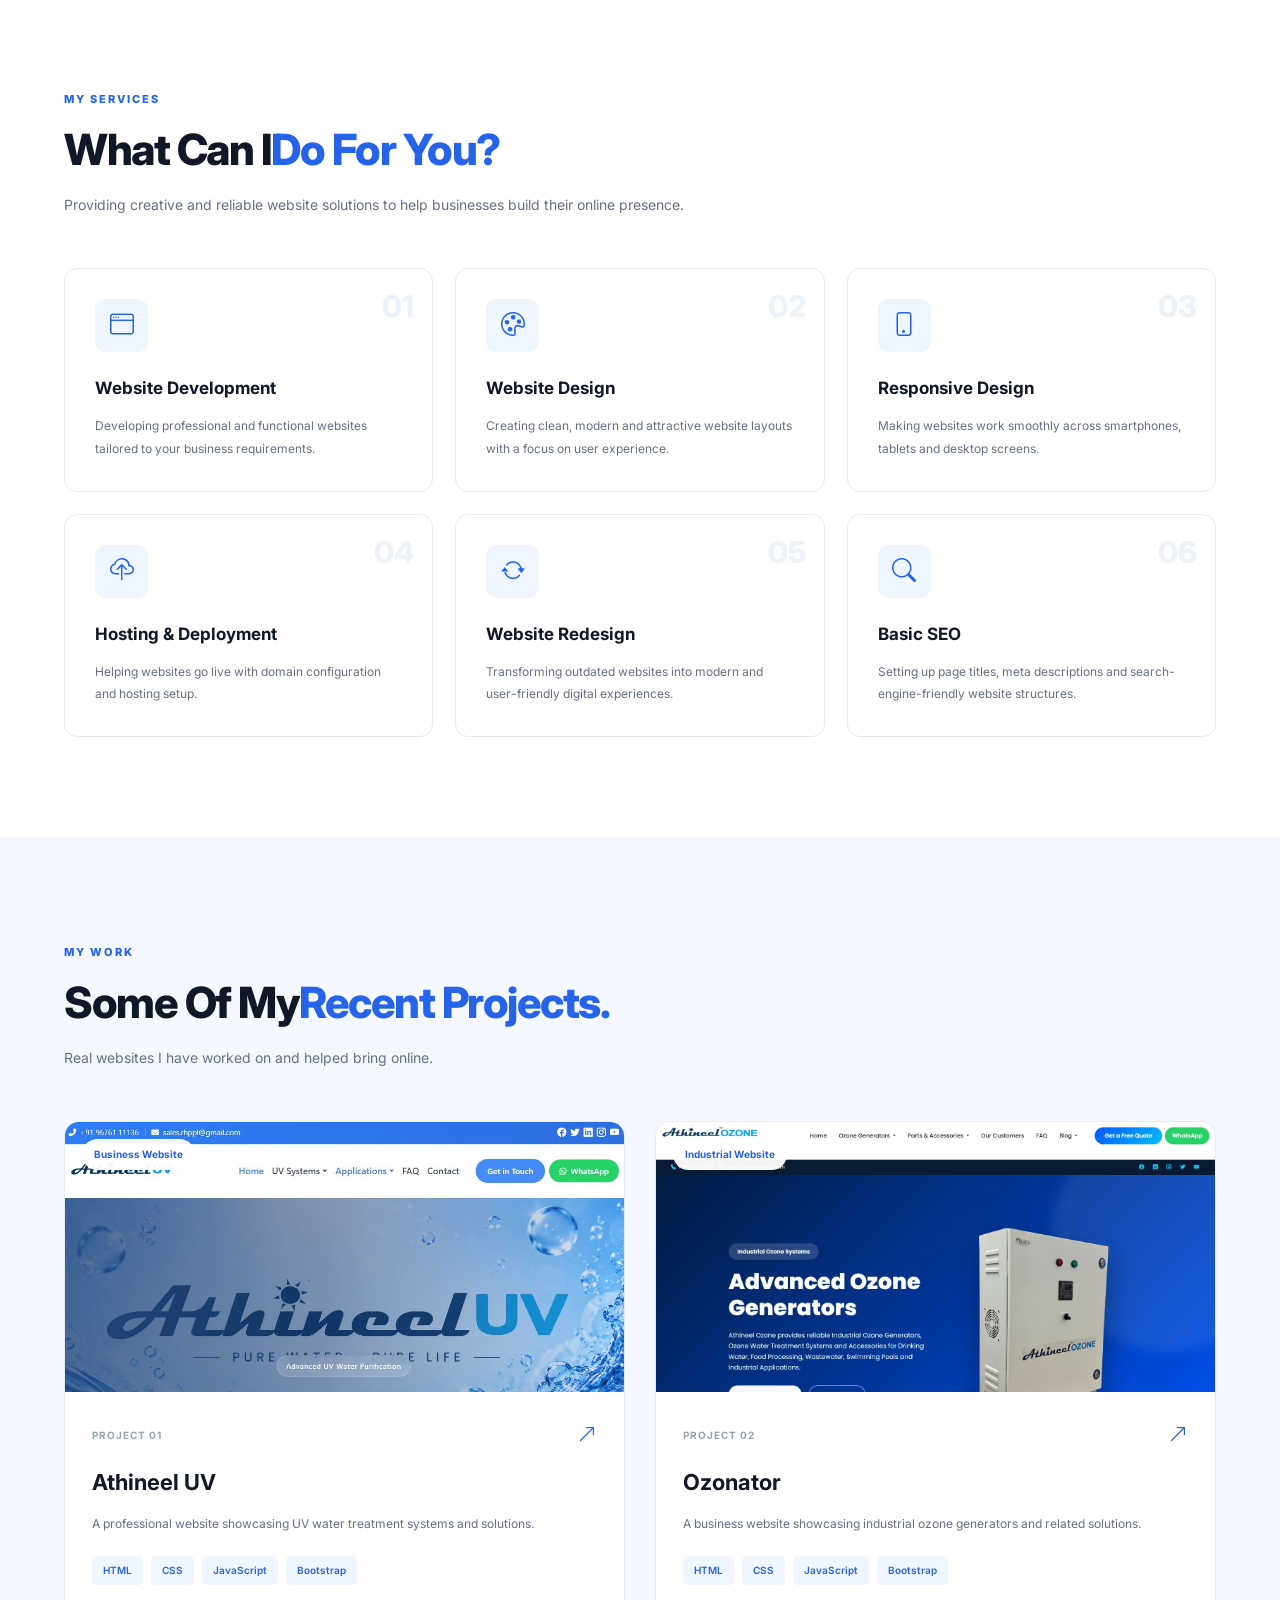
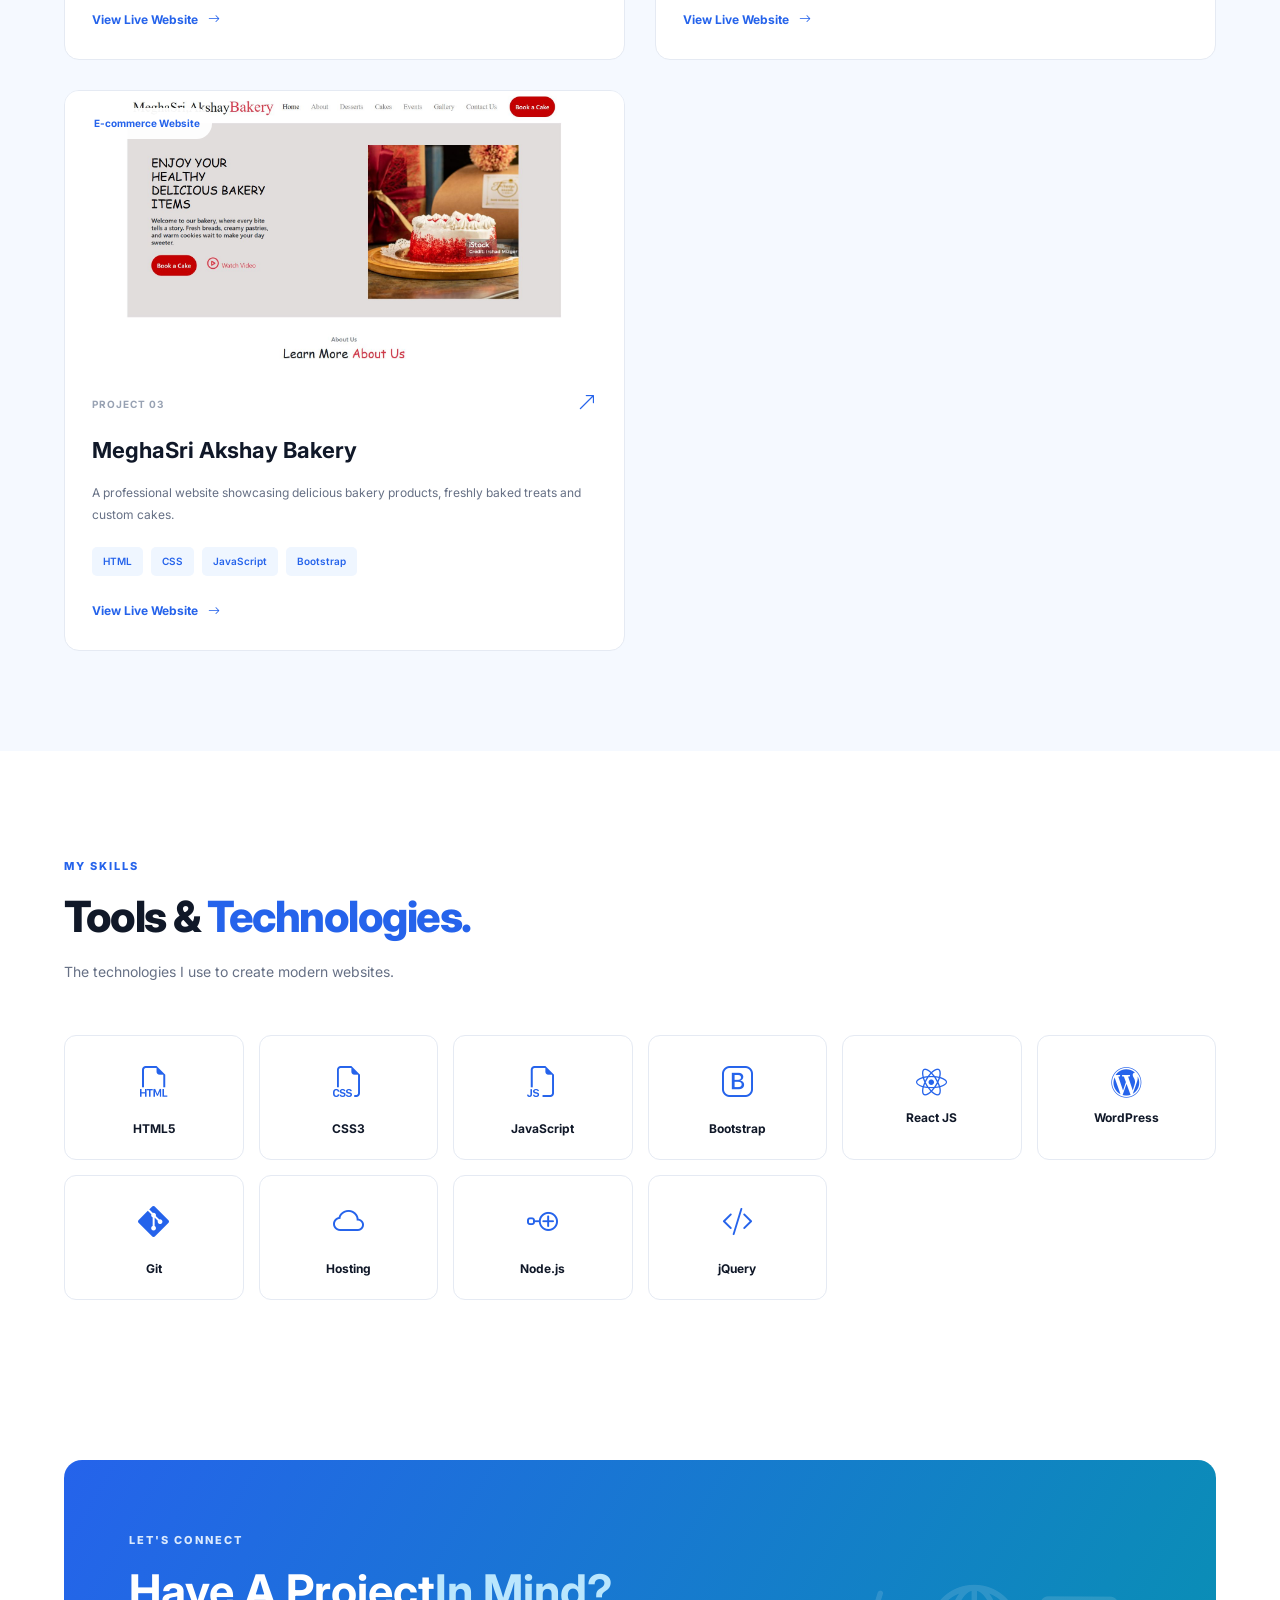
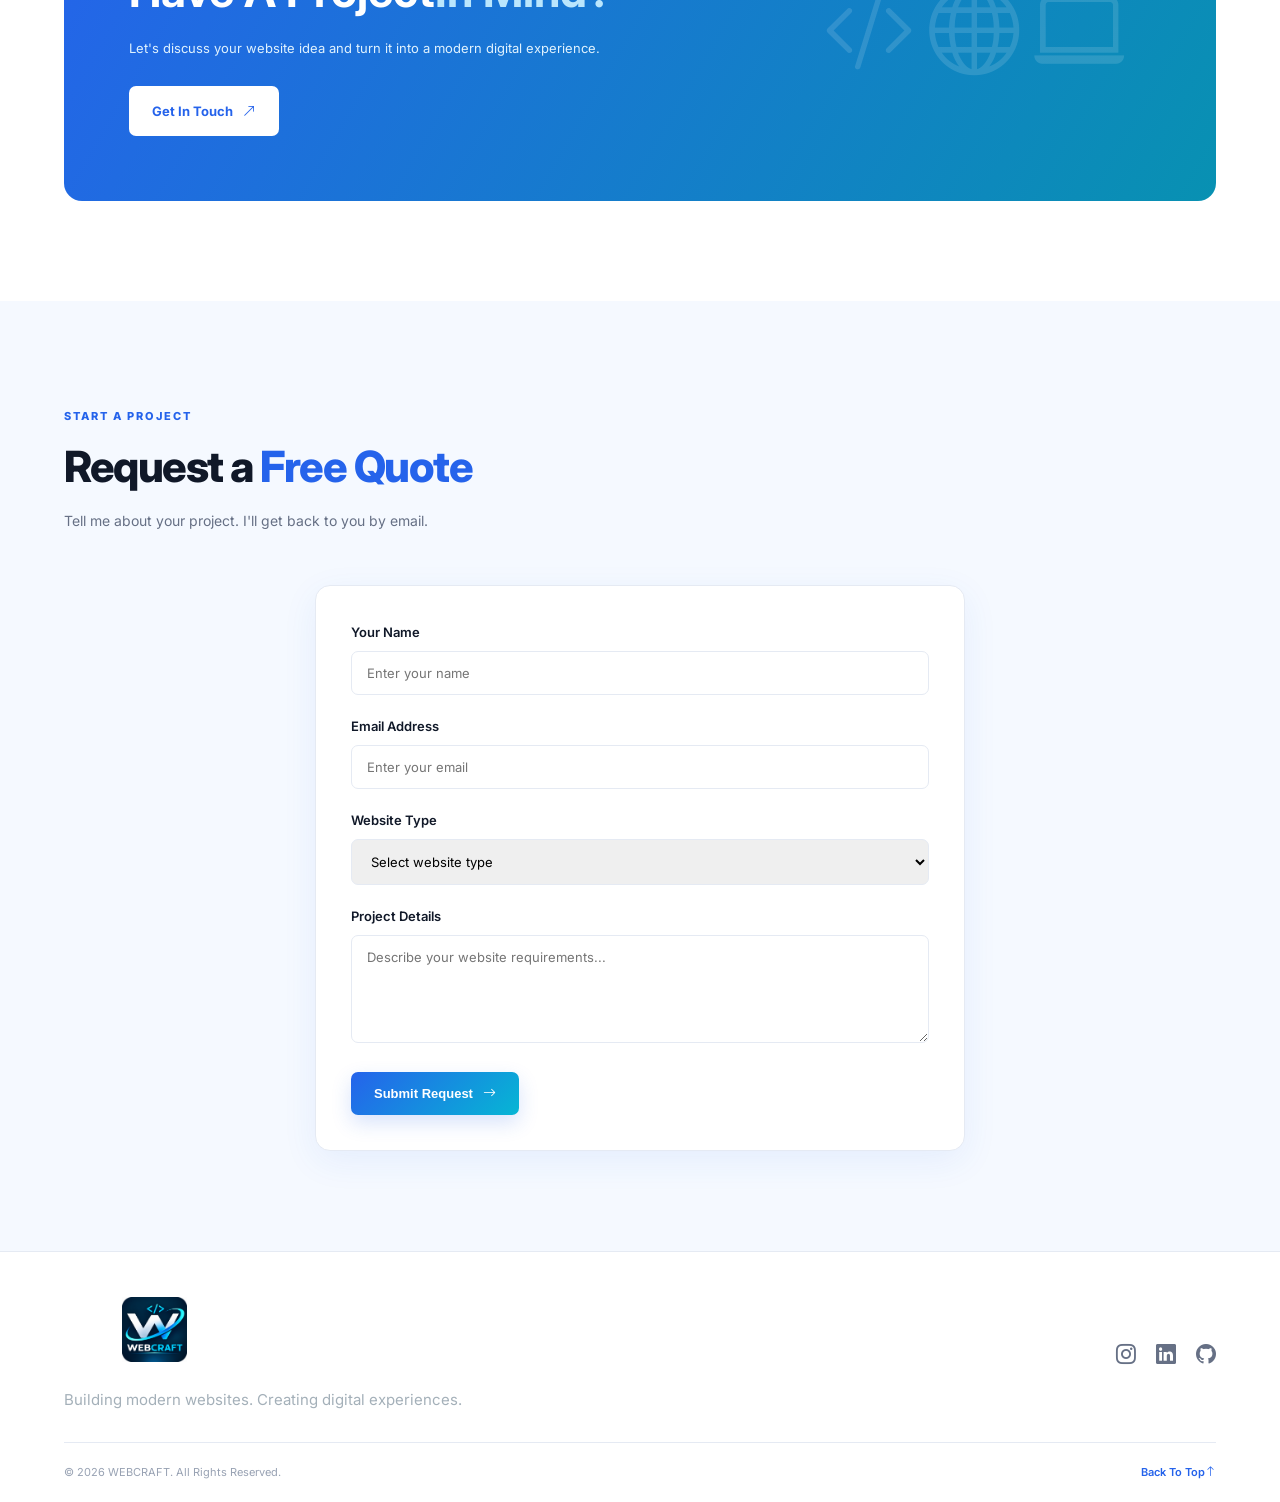
==== commit 576b82fa: "updated code" ====
--- a/index.html
+++ b/index.html
@@ -1,5 +1,6 @@
 <!DOCTYPE html>
 <html lang="en">
+
 <head>
     <meta charset="UTF-8">
     <meta name="viewport" content="width=device-width, initial-scale=1.0">
@@ -76,6 +77,7 @@
                 <i class="bi bi-list"></i>
             </button>
             
+            <!-- Navigation Links -->
             <ul class="nav-links" id="navLinks">
                 <li><a href="#home" class="active">Home</a></li>
                 <li><a href="#about">About</a></li>
@@ -434,7 +436,8 @@
             <!-- PROJECT THREE -->
             <div class="project-card">
                 <div class="project-image">
-                    <img src="Assets/Images/cake.png" alt="Athineel UV website screenshot">
+                    <img src="Assets/Images/cake.png"
+                        alt="MeghaSri Akshay Bakery website screenshot">
                     <span class="project-category">E-commerce Website</span>
                 </div>
 
@@ -444,7 +447,7 @@
                         <i class="bi bi-arrow-up-right"></i>
                     </div>
 
-                    <h3>MeghaSri,AkshayBakery</h3>
+                    <h3>MeghaSri Akshay Bakery</h3>
                     <p>
                         A professional website showcasing delicious
                         bakery products, freshly baked treats and
@@ -521,6 +524,15 @@
                 <i class="bi bi-cloud"></i>
                 <h4>Hosting</h4>
             </div>
+            <div class="skill-card">
+                <i class="bi bi-node-plus"></i>
+                <h4>Node.js</h4>
+            </div>
+
+            <div class="skill-card">
+                <i class="bi bi-code-slash"></i>
+                <h4>jQuery</h4>
+            </div>
         </div>
     </div>
 </section>
@@ -548,6 +560,7 @@
 
                 <a href="https://mail.google.com/mail/?view=cm&fs=1&to=harileeladaggupati16@gmail.com"
                     target="_blank"
+                    rel="noopener noreferrer"
                     class="btn btn-white">
                     Get In Touch
                     <i class="bi bi-arrow-up-right"></i>
@@ -623,8 +636,9 @@
                     WEB<span>CRAFT.</span>
                 </a> -->
 
-                <a>
-                    <img src="Assets/Images/webcraft-logo.png" alt="Webcraft Logo" class="logo">
+                <a href="#home" aria-label="WEBCRAFT Home">
+                    <img src="Assets/Images/webcraft-logo.png"
+                        alt="Webcraft Logo" class="logo">
                 </a>
 
                 <p>Building modern websites. Creating digital experiences.</p>
@@ -652,7 +666,7 @@
         </div>
 
         <div class="footer-bottom">
-            <p>&copy; <span id="year"></span> WEBCRAFT.All Rights Reserved.</p>
+            <p>&copy; <span id="year"></span> WEBCRAFT. All Rights Reserved.</p>
             <a href="#home">Back To Top<i class="bi bi-arrow-up"></i></a>
         </div>
     </div>
--- a/CSS/style.css
+++ b/CSS/style.css
@@ -1,183 +1,170 @@
-
-/* =====================================
-   1. GLOBAL SETTINGS
-===================================== */
-
+/* 1. GLOBAL SETTINGS */
 :root {
-    --primary: #2563eb;
-    --secondary: #06b6d4;
-    --dark: #101828;
-    --text: #667085;
-    --light: #f5f9ff;
-    --white: #ffffff;
-    --border: #e5eaf3;
-
-    --gradient: linear-gradient(135deg, #2563eb, #06b6d4);
-
-    --shadow: 0 10px 35px rgba(37, 99, 235, 0.08);
-
-    --transition: all 0.3s ease;
-}
-
-* {
-    margin: 0;
-    padding: 0;
-    box-sizing: border-box;
-}
-
-html {
-    scroll-behavior: smooth;
-    scroll-padding-top: 85px;
-}
-
-body {
-    font-family: 'Inter', sans-serif;
-    color: var(--dark);
-    background: var(--white);
-    line-height: 1.7;
-    overflow-x: hidden;
-}
-
-a {
-    text-decoration: none;
-    color: inherit;
-}
-
-ul {
-    list-style: none;
-}
-
-img {
-    display: block;
-    width: 100%;
-}
-
-.container {
-    width: 90%;
-    max-width: 1200px;
-    margin: auto;
-}
-
-.section {
-    padding: 100px 0;
-}
-
-
-/* =====================================
-   2. NAVIGATION BAR
-===================================== */
-
-.header {
-    position: sticky;
-    top: 0;
-    z-index: 1000;
-    background: rgba(255, 255, 255, 0.94);
-    backdrop-filter: blur(15px);
-    border-bottom: 1px solid var(--border);
-}
-
-.navbar {
-    min-height: 78px;
-    display: flex;
-    align-items: center;
-    justify-content: space-between;
-}
-
-.logo {
-    font-size: 25px;
-    font-weight: 800;
-    letter-spacing: -1px;
-    color: var(--dark);
-}
-
-.logo span {
-    color: var(--primary);
+    --primary:#2563eb;
+    --secondary:#06b6d4;
+    --dark:#101828;
+    --text:#667085;
+    --light:#f5f9ff;
+    --white:#ffffff;
+    --border:#e5eaf3;
+    --gradient:linear-gradient(135deg, #2563eb, #06b6d4);
+    --shadow:0 10px 35px rgba(37, 99, 235, 0.08);
+    --transition:all 0.3s ease;
+}
+
+*{
+    margin:0;
+    padding:0;
+    box-sizing:border-box;
+}
+
+html{
+    scroll-behavior:smooth;
+    scroll-padding-top:85px;
+}
+
+body{
+    font-family:'Inter', sans-serif;
+    color:var(--dark);
+    background:var(--white);
+    line-height:1.7;
+    overflow-x:hidden;
+}
+
+a{
+    text-decoration:none;
+    color:inherit;
+}
+
+ul{
+    list-style:none;
+}
+
+img{
+    display:block;
+    width:100%;
+}
+
+.container{
+    width:90%;
+    max-width:1200px;
+    margin:auto;
+}
+
+.section{
+    padding:100px 0;
+}
+
+/* 2. NAVIGATION BAR */
+.header{
+    position:sticky;
+    top:0;
+    z-index:1000;
+    background:rgba(255, 255, 255, 0.94);
+    backdrop-filter:blur(15px);
+    border-bottom:1px solid var(--border);
+}
+
+.navbar{
+    position:relative;
+    min-height:78px;
+    display:flex;
+    align-items:center;
+    justify-content:space-between;
+}
+
+.logo{
+    font-size:25px;
+    font-weight:800;
+    letter-spacing:-1px;
+    color:var(--dark);
+}
+
+.logo span{
+    color:var(--primary);
 }
 
 /* NAVBAR LOGO */
-.navbar .logo {
-    width: 180px;
-    height: 60px;
-    object-fit: contain;
-    display: block;
+.navbar .logo{
+    width:180px;
+    height:60px;
+    object-fit:contain;
+    display:block;
 }
 
 /* LOGO LINK */
-.navbar > a {
-    display: flex;
-    align-items: center;
-    text-decoration: none;
+.navbar > a{
+    display:flex;
+    align-items:center;
+    text-decoration:none;
 }
 
 /* RESPONSIVE LOGO */
-@media (max-width: 768px) {
-    .navbar .logo {
-        width: 145px;
-        height: 50px;
-    }
-}
-
-@media (max-width: 480px) {
-    .navbar .logo {
-        width: 125px;
-        height: 45px;
-    }
-}
-
-.nav-links {
-    display: flex;
-    align-items: center;
-    gap: 32px;
-}
-
-.nav-links li a {
-    color: var(--text);
-    font-size: 13px;
-    font-weight: 600;
-    transition: var(--transition);
+@media (max-width:768px){
+    .navbar .logo{
+        width:145px;
+        height:50px;
+    }
+
+}
+
+@media (max-width:480px){
+    .navbar .logo{
+        width:125px;
+        height:45px;
+    }
+
+}
+
+.nav-links{
+    display:flex;
+    align-items:center;
+    gap:32px;
+}
+
+.nav-links li a{
+    color:var(--text);
+    font-size:13px;
+    font-weight:600;
+    transition:var(--transition);
 }
 
 .nav-links li a:hover,
-.nav-links li a.active {
-    color: var(--primary);
-}
-
-.nav-links .nav-btn {
-    background: var(--gradient);
-    color: var(--white);
-    padding: 12px 20px;
-    border-radius: 7px;
-    display: inline-flex;
-    align-items: center;
-    gap: 8px;
-}
-
-.nav-links .nav-btn:hover {
-    color: var(--white);
-    transform: translateY(-2px);
-    box-shadow: var(--shadow);
-}
-
-.menu-toggle {
-    display: none;
-    background: transparent;
-    border: none;
-    color: var(--dark);
-    font-size: 27px;
-    cursor: pointer;
-}
-
-
-/* =====================================
-   3. HERO SECTION
-===================================== */
-
-.hero {
-    min-height: 680px;
-    padding: 100px 0 60px;
-    position: relative;
-    overflow: hidden;
-
+.nav-links li a.active{
+    color:var(--primary);
+}
+
+.nav-links .nav-btn{
+    background:var(--gradient);
+    color:var(--white);
+    padding:12px 20px;
+    border-radius:7px;
+    display:inline-flex;
+    align-items:center;
+    gap:8px;
+}
+
+.nav-links .nav-btn:hover{
+    color:var(--white);
+    transform:translateY(-2px);
+    box-shadow:var(--shadow);
+}
+
+.menu-toggle{
+    display:none;
+    background:transparent;
+    border:none;
+    color:var(--dark);
+    font-size:27px;
+    cursor:pointer;
+}
+
+/* 3. HERO SECTION */
+.hero{
+    min-height:680px;
+    padding:100px 0 60px;
+    position:relative;
+    overflow:hidden;
     background:
         radial-gradient(circle at 85% 20%,
         rgba(6, 182, 212, 0.10), transparent 30%),
@@ -186,1073 +173,1058 @@
         #ffffff;
 }
 
-.hero-container {
-    display: grid;
-    grid-template-columns: 1.1fr 0.9fr;
-    align-items: center;
-    gap: 45px;
-}
-
-.hero-badge {
-    display: inline-flex;
-    align-items: center;
-    gap: 10px;
-    background: #eff6ff;
-    color: var(--primary);
-    border: 1px solid #dbeafe;
-    padding: 8px 15px;
-    border-radius: 30px;
-    font-size: 12px;
-    font-weight: 600;
-    margin-bottom: 25px;
-}
-
-.status-dot {
-    width: 9px;
-    height: 9px;
-    border-radius: 50%;
-    background: #22c55e;
-    box-shadow: 0 0 0 4px rgba(34, 197, 94, 0.12);
-}
-
-.hero h1 {
-    max-width: 650px;
-    font-size: clamp(38px, 5vw, 60px);
-    line-height: 1.16;
-    letter-spacing: -2.5px;
-    font-weight: 800;
-}
-
-.hero h1 span {
-    display: block;
-    color: var(--primary);
-}
-
-.hero-content > p {
-    max-width: 530px;
-    margin: 25px 0 30px;
-    color: var(--text);
-    font-size: 15px;
-    line-height: 1.9;
-}
-
-.hero-buttons {
-    display: flex;
-    gap: 15px;
-    flex-wrap: wrap;
-}
-
-.btn {
-    display: inline-flex;
-    align-items: center;
-    justify-content: center;
-    gap: 10px;
-    padding: 14px 23px;
-    border-radius: 7px;
-    font-size: 13px;
-    font-weight: 700;
-    transition: var(--transition);
-}
-
-.btn-primary {
-    background: var(--gradient);
-    color: var(--white);
-    box-shadow: 0 8px 20px rgba(37, 99, 235, 0.18);
-}
-
-.btn-primary:hover {
-    transform: translateY(-4px);
-    box-shadow: 0 12px 25px rgba(37, 99, 235, 0.28);
-}
-
-.btn-outline {
-    background: var(--white);
-    border: 1px solid var(--border);
-    color: var(--dark);
-}
-
-.btn-outline:hover {
-    color: var(--primary);
-    border-color: var(--primary);
-    transform: translateY(-3px);
-}
-
-.hero-social {
-    display: flex;
-    align-items: center;
-    gap: 20px;
-    margin-top: 40px;
-}
-
-.hero-social span {
-    color: #98a2b3;
-    font-size: 12px;
-    font-weight: 600;
-}
-
-.hero-social a {
-    color: var(--text);
-    font-size: 19px;
-    transition: var(--transition);
-}
-
-.hero-social a:hover {
-    color: var(--primary);
-    transform: translateY(-3px);
-}
-
-
-/* =====================================
-   4. HERO CODE VISUAL
-===================================== */
-
-.hero-visual {
-    position: relative;
-    min-height: 430px;
-    display: flex;
-    align-items: center;
-    justify-content: center;
-}
-
-.hero-circle {
-    position: absolute;
-    border-radius: 50%;
-    filter: blur(1px);
-}
-
-.circle-one {
-    height: 330px;
-    width: 330px;
-    background: rgba(37, 99, 235, 0.08);
-}
-
-.circle-two {
-    height: 250px;
-    width: 250px;
-    background: rgba(6, 182, 212, 0.09);
-}
-
-.code-card {
-    width: 100%;
-    max-width: 440px;
-    position: relative;
-    z-index: 2;
-    background: #101828;
-    border: 1px solid #27354a;
-    border-radius: 14px;
-    overflow: hidden;
-    box-shadow: 0 25px 60px rgba(16, 24, 40, 0.18);
-    transform: rotate(-2deg);
-    transition: var(--transition);
-}
-
-.code-card:hover {
-    transform: rotate(0deg) translateY(-7px);
-}
-
-.code-header {
-    height: 55px;
-    background: #1c293b;
-    display: flex;
-    align-items: center;
-    padding: 0 20px;
-    gap: 20px;
-}
-
-.code-header p {
-    font-size: 12px;
-    color: #b5c1d1;
-}
-
-.window-buttons {
-    display: flex;
-    gap: 7px;
-}
-
-.window-buttons span {
-    width: 10px;
-    height: 10px;
-    border-radius: 50%;
-    background: #ff6b6b;
-}
-
-.window-buttons span:nth-child(2) {
-    background: #fbbf24;
-}
-
-.window-buttons span:nth-child(3) {
-    background: #22c55e;
-}
-
-.code-body {
-    padding: 27px;
-    color: #dce6f1;
-    font-family: monospace;
-    font-size: 13px;
-    line-height: 2.2;
-    overflow-x: auto;
-}
-
-.indent {
-    padding-left: 20px;
-}
-
-.indent-two {
-    padding-left: 40px;
-}
-
-.purple {
-    color: #c084fc;
-}
-
-.green {
-    color: #86efac;
-}
-
-.orange {
-    color: #fbbf24;
-}
-
-.comment {
-    color: #8294aa;
-    margin-top: 10px;
-}
-
+.hero-container{
+    display:grid;
+    grid-template-columns:1.1fr 0.9fr;
+    align-items:center;
+    gap:45px;
+}
+
+.hero-badge{
+    display:inline-flex;
+    align-items:center;
+    gap:10px;
+    background:#eff6ff;
+    color:var(--primary);
+    border:1px solid #dbeafe;
+    padding:8px 15px;
+    border-radius:30px;
+    font-size:12px;
+    font-weight:600;
+    margin-bottom:25px;
+}
+
+.status-dot{
+    width:9px;
+    height:9px;
+    border-radius:50%;
+    background:#22c55e;
+    box-shadow:0 0 0 4px rgba(34, 197, 94, 0.12);
+}
+
+.hero h1{
+    max-width:650px;
+    font-size:clamp(38px, 5vw, 60px);
+    line-height:1.16;
+    letter-spacing:-2.5px;
+    font-weight:800;
+}
+
+.hero h1 span{
+    display:block;
+    color:var(--primary);
+}
+
+.hero-content > p{
+    max-width:530px;
+    margin:25px 0 30px;
+    color:var(--text);
+    font-size:15px;
+    line-height:1.9;
+}
+
+.hero-buttons{
+    display:flex;
+    gap:15px;
+    flex-wrap:wrap;
+}
+
+.btn{
+    display:inline-flex;
+    align-items:center;
+    justify-content:center;
+    gap:10px;
+    padding:14px 23px;
+    border-radius:7px;
+    font-size:13px;
+    font-weight:700;
+    transition:var(--transition);
+}
+
+.btn-primary{
+    background:var(--gradient);
+    color:var(--white);
+    box-shadow:0 8px 20px rgba(37, 99, 235, 0.18);
+}
+
+.btn-primary:hover{
+    transform:translateY(-4px);
+    box-shadow:0 12px 25px rgba(37, 99, 235, 0.28);
+}
+
+.btn-outline{
+    background:var(--white);
+    border:1px solid var(--border);
+    color:var(--dark);
+}
+
+.btn-outline:hover{
+    color:var(--primary);
+    border-color:var(--primary);
+    transform:translateY(-3px);
+}
+
+.hero-social{
+    display:flex;
+    align-items:center;
+    gap:20px;
+    margin-top:40px;
+}
+
+.hero-social span{
+    color:#98a2b3;
+    font-size:12px;
+    font-weight:600;
+}
+
+.hero-social a{
+    color:var(--text);
+    font-size:19px;
+    transition:var(--transition);
+}
+
+.hero-social a:hover{
+    color:var(--primary);
+    transform:translateY(-3px);
+}
+
+/* 4. HERO CODE VISUAL */
+.hero-visual{
+    position:relative;
+    min-height:430px;
+    display:flex;
+    align-items:center;
+    justify-content:center;
+}
+
+.hero-circle{
+    position:absolute;
+    border-radius:50%;
+    filter:blur(1px);
+}
+
+.circle-one{
+    height:330px;
+    width:330px;
+    background:rgba(37, 99, 235, 0.08);
+}
+
+.circle-two{
+    height:250px;
+    width:250px;
+    background:rgba(6, 182, 212, 0.09);
+}
+
+.code-card{
+    width:100%;
+    max-width:440px;
+    position:relative;
+    z-index:2;
+    background:#101828;
+    border:1px solid #27354a;
+    border-radius:14px;
+    overflow:hidden;
+    box-shadow:0 25px 60px rgba(16, 24, 40, 0.18);
+    transform:rotate(-2deg);
+    transition:var(--transition);
+}
+
+.code-card:hover{
+    transform:rotate(0deg) translateY(-7px);
+}
+
+.code-header{
+    height:55px;
+    background:#1c293b;
+    display:flex;
+    align-items:center;
+    padding:0 20px;
+    gap:20px;
+}
+
+.code-header p{
+    font-size:12px;
+    color:#b5c1d1;
+}
+
+.window-buttons{
+    display:flex;
+    gap:7px;
+}
+
+.window-buttons span{
+    width:10px;
+    height:10px;
+    border-radius:50%;
+    background:#ff6b6b;
+}
+
+.window-buttons span:nth-child(2){
+    background:#fbbf24;
+}
+
+.window-buttons span:nth-child(3){
+    background:#22c55e;
+}
+
+.code-body{
+    padding:27px;
+    color:#dce6f1;
+    font-family:monospace;
+    font-size:13px;
+    line-height:2.2;
+    overflow-x:auto;
+}
+
+.indent{
+    padding-left:20px;
+}
+
+.indent-two{
+    padding-left:40px;
+}
+
+.purple{
+    color:#c084fc;
+}
+
+.green{
+    color:#86efac;
+}
+
+.orange{
+    color:#fbbf24;
+}
+
+.comment{
+    color:#8294aa;
+    margin-top:10px;
+}
 
 /* Floating Cards */
-
-.floating-card {
-    position: absolute;
-    z-index: 3;
-    display: flex;
-    align-items: center;
-    gap: 12px;
-    padding: 13px 16px;
-    background: var(--white);
-    border-radius: 10px;
-    box-shadow: 0 10px 30px rgba(16, 24, 40, 0.12);
-    animation: float 4s ease-in-out infinite;
-}
-
-.floating-icon {
-    font-size: 23px;
-    color: var(--primary);
-}
-
-.floating-card h6 {
-    font-size: 12px;
-}
-
-.floating-card span {
-    display: block;
-    color: var(--text);
-    font-size: 10px;
-}
-
-.floating-one {
-    top: 40px;
-    right: 0;
-}
-
-.floating-two {
-    bottom: 35px;
-    left: -10px;
-    animation-delay: 1s;
-}
-
-@keyframes float {
-    0%, 100% {
-        transform: translateY(0);
-    }
-
-    50% {
-        transform: translateY(-12px);
-    }
-}
-
-.scroll-indicator {
-    display: flex;
-    justify-content: center;
-    align-items: center;
-    gap: 10px;
-    margin-top: 55px;
-    color: #98a2b3;
-    font-size: 10px;
-    letter-spacing: 2px;
-}
-
-.scroll-indicator i {
-    color: var(--primary);
-    font-size: 15px;
-}
-
-
-/* =====================================
-   5. SECTION HEADINGS
-===================================== */
-
-.section-heading {
-    max-width: 650px;
-    margin-bottom: 50px;
-}
-
-.section-tag {
-    display: inline-block;
-    color: var(--primary);
-    font-size: 11px;
-    font-weight: 800;
-    letter-spacing: 2px;
-    margin-bottom: 14px;
-}
-
-.section-heading h2 {
-    font-size: clamp(30px, 4vw, 43px);
-    line-height: 1.25;
-    font-weight: 800;
-    letter-spacing: -1.5px;
-}
-
-.section-heading h2 span {
-    color: var(--primary);
-}
-
-.section-heading p {
-    margin-top: 15px;
-    color: var(--text);
-    font-size: 14px;
-    line-height: 1.9;
-}
-
-
-/* =====================================
-   6. ABOUT SECTION
-===================================== */
-
-.about-section {
-    background: var(--light);
-}
-
-.about-grid {
-    display: grid;
-    grid-template-columns: 1fr 1fr;
-    align-items: center;
-    gap: 55px;
-}
-
-.about-card {
-    background: var(--white);
-    padding: 40px;
-    border: 1px solid var(--border);
-    border-radius: 15px;
-    box-shadow: var(--shadow);
-}
-
-.about-icon {
-    width: 55px;
-    height: 55px;
-    background: #eff6ff;
-    color: var(--primary);
-    border-radius: 12px;
-    display: grid;
-    place-items: center;
-    font-size: 25px;
-    margin-bottom: 25px;
-}
-
-.about-card h3 {
-    font-size: 22px;
-    margin-bottom: 15px;
-}
-
-.about-card p {
-    color: var(--text);
-    font-size: 13px;
-    line-height: 2;
-}
-
-.about-details {
-    display: flex;
-    flex-direction: column;
-    gap: 24px;
-}
-
-.detail {
-    border-bottom: 1px solid var(--border);
-    padding-bottom: 17px;
-}
-
-.detail span {
-    display: block;
-    font-size: 11px;
-    color: #98a2b3;
-    margin-bottom: 5px;
-}
-
-.detail h4 {
-    font-size: 15px;
-}
-
-.text-link {
-    display: inline-flex;
-    align-items: center;
-    gap: 10px;
-    color: var(--primary);
-    font-size: 13px;
-    font-weight: 700;
-    transition: var(--transition);
-}
-
-.text-link:hover {
-    gap: 16px;
-}
-
-
-/* =====================================
-   7. SERVICES SECTION
-===================================== */
-
-.services-grid {
-    display: grid;
-    grid-template-columns: repeat(3, 1fr);
-    gap: 22px;
-}
-
-.service-card {
-    position: relative;
-    overflow: hidden;
-    padding: 30px;
-    border: 1px solid var(--border);
-    border-radius: 13px;
-    background: var(--white);
-    transition: var(--transition);
-}
-
-.service-card:hover {
-    transform: translateY(-7px);
-    border-color: #bfdbfe;
-    box-shadow: var(--shadow);
-}
-
-.service-icon {
-    width: 53px;
-    height: 53px;
-    display: grid;
-    place-items: center;
-    background: #eff6ff;
-    border-radius: 11px;
-    color: var(--primary);
-    font-size: 24px;
-    margin-bottom: 22px;
-}
-
-.service-card h3 {
-    font-size: 17px;
-    margin-bottom: 12px;
-}
-
-.service-card p {
-    color: var(--text);
-    font-size: 12px;
-    line-height: 1.9;
-}
-
-.service-number {
-    position: absolute;
-    top: 12px;
-    right: 18px;
-    font-size: 30px;
-    font-weight: 800;
-    color: #edf3fb;
-}
-
-
-/* =====================================
-   8. PROJECTS SECTION
-===================================== */
-
-.projects-section {
-    background: var(--light);
-}
-
-.projects-grid {
-    display: grid;
-    grid-template-columns: repeat(2, 1fr);
-    gap: 30px;
-}
-
-.project-card {
-    background: var(--white);
-    border: 1px solid var(--border);
-    border-radius: 15px;
-    overflow: hidden;
-    transition: var(--transition);
-}
-
-.project-card:hover {
-    transform: translateY(-7px);
-    box-shadow: var(--shadow);
-}
-
-.project-image {
-    position: relative;
-    height: 270px;
-    overflow: hidden;
-    background: #eaf2ff;
-}
-
-.project-image img {
-    width: 100%;
-    height: 100%;
-    object-fit: cover;
-    object-position: top;
-    transition: transform 0.5s ease;
-}
-
-.project-card:hover .project-image img {
-    transform: scale(1.04);
-}
-
-.project-category {
-    position: absolute;
-    top: 17px;
-    left: 17px;
-    padding: 7px 12px;
-    border-radius: 30px;
-    background: rgba(255, 255, 255, 0.95);
-    color: var(--primary);
-    font-size: 10px;
-    font-weight: 700;
-}
-
-.project-content {
-    padding: 27px;
-}
-
-.project-meta {
-    display: flex;
-    justify-content: space-between;
-    align-items: center;
-    color: #98a2b3;
-    font-size: 10px;
-    font-weight: 700;
-    letter-spacing: 1px;
-}
-
-.project-meta i {
-    color: var(--primary);
-    font-size: 19px;
-}
-
-.project-content h3 {
-    font-size: 22px;
-    margin: 12px 0;
-}
-
-.project-content p {
-    font-size: 12px;
-    color: var(--text);
-    line-height: 1.9;
-}
-
-.tech-stack {
-    display: flex;
-    flex-wrap: wrap;
-    gap: 8px;
-    margin: 20px 0;
-}
-
-.tech-stack span {
-    padding: 6px 11px;
-    background: #eff6ff;
-    color: var(--primary);
-    border-radius: 5px;
-    font-size: 10px;
-    font-weight: 600;
-}
-
-.project-link {
-    display: inline-flex;
-    align-items: center;
-    gap: 10px;
-    color: var(--primary);
-    font-size: 12px;
-    font-weight: 700;
-    transition: var(--transition);
-}
-
-.project-link:hover {
-    gap: 16px;
-}
-
-
-/* =====================================
-   9. SKILLS SECTION
-===================================== */
-
-.skills-grid {
-    display: grid;
-    grid-template-columns: repeat(6, 1fr);
-    gap: 15px;
-}
-
-.skill-card {
-    min-height: 125px;
-    display: flex;
-    flex-direction: column;
-    align-items: center;
-    justify-content: center;
-    gap: 10px;
-    border: 1px solid var(--border);
-    border-radius: 12px;
-    transition: var(--transition);
-}
-
-.skill-card i {
-    color: var(--primary);
-    font-size: 31px;
-}
-
-.skill-card h4 {
-    font-size: 12px;
-}
-
-.skill-card:hover {
-    background: #eff6ff;
-    border-color: #bfdbfe;
-    transform: translateY(-5px);
-}
-
-
-/* =====================================
-   10. CONTACT SECTION
-===================================== */
-
-.contact-section {
-    padding-top: 60px;
-}
-
-.contact-box {
-    position: relative;
-    overflow: hidden;
-    padding: 65px;
-    border-radius: 18px;
-    background: linear-gradient(120deg, #2563eb, #0891b2);
-    color: var(--white);
-}
-
-.contact-content {
-    position: relative;
-    z-index: 2;
-    max-width: 600px;
-}
-
-.contact-box .section-tag {
-    color: #dbeafe;
-}
-
-.contact-box h2 {
-    font-size: clamp(32px, 4vw, 45px);
-    line-height: 1.2;
-    margin-bottom: 18px;
-}
-
-.contact-box h2 span {
-    color: #bae6fd;
-}
-
-.contact-box p {
-    color: #e0f2fe;
-    font-size: 13px;
-    line-height: 1.9;
-    margin-bottom: 25px;
-}
-
-.btn-white {
-    background: var(--white);
-    color: var(--primary);
-}
-
-.btn-white:hover {
-    transform: translateY(-4px);
-    box-shadow: 0 10px 25px rgba(0, 0, 0, 0.15);
-}
-
-.contact-decoration {
-    position: absolute;
-    right: 8%;
-    top: 50%;
-    transform: translateY(-50%);
-    display: flex;
-    gap: 15px;
-    opacity: 0.13;
-}
-
-.contact-decoration i {
-    font-size: 90px;
+.floating-card{
+    position:absolute;
+    z-index:3;
+    display:flex;
+    align-items:center;
+    gap:12px;
+    padding:13px 16px;
+    background:var(--white);
+    border-radius:10px;
+    box-shadow:0 10px 30px rgba(16, 24, 40, 0.12);
+    animation:float 4s ease-in-out infinite;
+}
+
+.floating-icon{
+    font-size:23px;
+    color:var(--primary);
+}
+
+.floating-card h6{
+    font-size:12px;
+}
+
+.floating-card span{
+    display:block;
+    color:var(--text);
+    font-size:10px;
+}
+
+.floating-one{
+    top:40px;
+    right:0;
+}
+
+.floating-two{
+    bottom:35px;
+    left:-10px;
+    animation-delay:1s;
+}
+
+@keyframes float{
+
+    0%, 100%{
+        transform:translateY(0);
+    }
+
+    50%{
+        transform:translateY(-12px);
+    }
+
+}
+
+.scroll-indicator{
+    display:flex;
+    justify-content:center;
+    align-items:center;
+    gap:10px;
+    margin-top:55px;
+    color:#98a2b3;
+    font-size:10px;
+    letter-spacing:2px;
+}
+
+.scroll-indicator i{
+    color:var(--primary);
+    font-size:15px;
+}
+
+/* 5. SECTION HEADINGS */
+.section-heading{
+    max-width:650px;
+    margin-bottom:50px;
+}
+
+.section-tag{
+    display:inline-block;
+    color:var(--primary);
+    font-size:11px;
+    font-weight:800;
+    letter-spacing:2px;
+    margin-bottom:14px;
+}
+
+.section-heading h2{
+    font-size:clamp(30px, 4vw, 43px);
+    line-height:1.25;
+    font-weight:800;
+    letter-spacing:-1.5px;
+}
+
+.section-heading h2 span{
+    color:var(--primary);
+}
+
+.section-heading p{
+    margin-top:15px;
+    color:var(--text);
+    font-size:14px;
+    line-height:1.9;
+}
+
+/* 6. ABOUT SECTION */
+.about-section{
+    background:var(--light);
+}
+
+.about-grid{
+    display:grid;
+    grid-template-columns:1fr 1fr;
+    align-items:center;
+    gap:55px;
+}
+
+.about-card{
+    background:var(--white);
+    padding:40px;
+    border:1px solid var(--border);
+    border-radius:15px;
+    box-shadow:var(--shadow);
+}
+
+.about-icon{
+    width:55px;
+    height:55px;
+    background:#eff6ff;
+    color:var(--primary);
+    border-radius:12px;
+    display:grid;
+    place-items:center;
+    font-size:25px;
+    margin-bottom:25px;
+}
+
+.about-card h3{
+    font-size:22px;
+    margin-bottom:15px;
+}
+
+.about-card p{
+    color:var(--text);
+    font-size:13px;
+    line-height:2;
+}
+
+.about-details{
+    display:flex;
+    flex-direction:column;
+    gap:24px;
+}
+
+.detail{
+    border-bottom:1px solid var(--border);
+    padding-bottom:17px;
+}
+
+.detail span{
+    display:block;
+    font-size:11px;
+    color:#98a2b3;
+    margin-bottom:5px;
+}
+
+.detail h4{
+    font-size:15px;
+}
+
+.text-link{
+    display:inline-flex;
+    align-items:center;
+    gap:10px;
+    color:var(--primary);
+    font-size:13px;
+    font-weight:700;
+    transition:var(--transition);
+}
+
+.text-link:hover{
+    gap:16px;
+}
+
+/* 7. SERVICES SECTION */
+.services-grid{
+    display:grid;
+    grid-template-columns:repeat(3, 1fr);
+    gap:22px;
+}
+
+.service-card{
+    position:relative;
+    overflow:hidden;
+    padding:30px;
+    border:1px solid var(--border);
+    border-radius:13px;
+    background:var(--white);
+    transition:var(--transition);
+}
+
+.service-card:hover{
+    transform:translateY(-7px);
+    border-color:#bfdbfe;
+    box-shadow:var(--shadow);
+}
+
+.service-icon{
+    width:53px;
+    height:53px;
+    display:grid;
+    place-items:center;
+    background:#eff6ff;
+    border-radius:11px;
+    color:var(--primary);
+    font-size:24px;
+    margin-bottom:22px;
+}
+
+.service-card h3{
+    font-size:17px;
+    margin-bottom:12px;
+}
+
+.service-card p{
+    color:var(--text);
+    font-size:12px;
+    line-height:1.9;
+}
+
+.service-number{
+    position:absolute;
+    top:12px;
+    right:18px;
+    font-size:30px;
+    font-weight:800;
+    color:#edf3fb;
+}
+
+/* 8. PROJECTS SECTION */
+.projects-section{
+    background:var(--light);
+}
+
+.projects-grid{
+    display:grid;
+    grid-template-columns:repeat(2, 1fr);
+    gap:30px;
+}
+
+.project-card{
+    background:var(--white);
+    border:1px solid var(--border);
+    border-radius:15px;
+    overflow:hidden;
+    transition:var(--transition);
+}
+
+.project-card:hover{
+    transform:translateY(-7px);
+    box-shadow:var(--shadow);
+}
+
+.project-image{
+    position:relative;
+    height:270px;
+    overflow:hidden;
+    background:#eaf2ff;
+}
+
+.project-image img{
+    width:100%;
+    height:100%;
+    object-fit:cover;
+    object-position:top;
+    transition:transform 0.5s ease;
+}
+
+.project-card:hover .project-image img{
+    transform:scale(1.04);
+}
+
+.project-category{
+    position:absolute;
+    top:17px;
+    left:17px;
+    padding:7px 12px;
+    border-radius:30px;
+    background:rgba(255, 255, 255, 0.95);
+    color:var(--primary);
+    font-size:10px;
+    font-weight:700;
+}
+
+.project-content{
+    padding:27px;
+}
+
+.project-meta{
+    display:flex;
+    justify-content:space-between;
+    align-items:center;
+    color:#98a2b3;
+    font-size:10px;
+    font-weight:700;
+    letter-spacing:1px;
+}
+
+.project-meta i{
+    color:var(--primary);
+    font-size:19px;
+}
+
+.project-content h3{
+    font-size:22px;
+    margin:12px 0;
+}
+
+.project-content p{
+    font-size:12px;
+    color:var(--text);
+    line-height:1.9;
+}
+
+.tech-stack{
+    display:flex;
+    flex-wrap:wrap;
+    gap:8px;
+    margin:20px 0;
+}
+
+.tech-stack span{
+    padding:6px 11px;
+    background:#eff6ff;
+    color:var(--primary);
+    border-radius:5px;
+    font-size:10px;
+    font-weight:600;
+}
+
+.project-link{
+    display:inline-flex;
+    align-items:center;
+    gap:10px;
+    color:var(--primary);
+    font-size:12px;
+    font-weight:700;
+    transition:var(--transition);
+}
+
+.project-link:hover{
+    gap:16px;
+}
+
+/* 9. SKILLS SECTION */
+.skills-grid{
+    display:grid;
+    grid-template-columns:repeat(6, 1fr);
+    gap:15px;
+}
+
+.skill-card{
+    min-height:125px;
+    display:flex;
+    flex-direction:column;
+    align-items:center;
+    justify-content:center;
+    gap:10px;
+    border:1px solid var(--border);
+    border-radius:12px;
+    transition:var(--transition);
+}
+
+.skill-card i{
+    color:var(--primary);
+    font-size:31px;
+}
+
+.skill-card h4{
+    font-size:12px;
+}
+
+.skill-card:hover{
+    background:#eff6ff;
+    border-color:#bfdbfe;
+    transform:translateY(-5px);
+}
+
+/* 10. CONTACT SECTION */
+.contact-section{
+    padding-top:60px;
+}
+
+.contact-box{
+    position:relative;
+    overflow:hidden;
+    padding:65px;
+    border-radius:18px;
+    background:linear-gradient(120deg, #2563eb, #0891b2);
+    color:var(--white);
+}
+
+.contact-content{
+    position:relative;
+    z-index:2;
+    max-width:600px;
+}
+
+.contact-box .section-tag{
+    color:#dbeafe;
+}
+
+.contact-box h2{
+    font-size:clamp(32px, 4vw, 45px);
+    line-height:1.2;
+    margin-bottom:18px;
+}
+
+.contact-box h2 span{
+    color:#bae6fd;
+}
+
+.contact-box p{
+    color:#e0f2fe;
+    font-size:13px;
+    line-height:1.9;
+    margin-bottom:25px;
+}
+
+.btn-white{
+    background:var(--white);
+    color:var(--primary);
+}
+
+.btn-white:hover{
+    transform:translateY(-4px);
+    box-shadow:0 10px 25px rgba(0, 0, 0, 0.15);
+}
+
+.contact-decoration{
+    position:absolute;
+    right:8%;
+    top:50%;
+    transform:translateY(-50%);
+    display:flex;
+    gap:15px;
+    opacity:0.13;
+}
+
+.contact-decoration i{
+    font-size:90px;
 }
 
 /* quote request */
-
-.quote-section {
-    background: var(--light);
-}
-
-.quote-form {
-    max-width: 650px;
-    margin: auto;
-    padding: 35px;
-    background: var(--white);
-    border: 1px solid var(--border);
-    border-radius: 15px;
-    box-shadow: var(--shadow);
-}
-
-.form-group {
-    margin-bottom: 20px;
-}
-
-.form-group label {
-    display: block;
-    margin-bottom: 8px;
-    font-size: 13px;
-    font-weight: 600;
+.quote-section{
+    background:var(--light);
+}
+
+.quote-form{
+    max-width:650px;
+    margin:auto;
+    padding:35px;
+    background:var(--white);
+    border:1px solid var(--border);
+    border-radius:15px;
+    box-shadow:var(--shadow);
+}
+
+.form-group{
+    margin-bottom:20px;
+}
+
+.form-group label{
+    display:block;
+    margin-bottom:8px;
+    font-size:13px;
+    font-weight:600;
 }
 
 .form-group input,
 .form-group select,
-.form-group textarea {
-    width: 100%;
-    padding: 13px 15px;
-    border: 1px solid var(--border);
-    border-radius: 7px;
-    font-family: inherit;
-    font-size: 13px;
-    outline: none;
+.form-group textarea{
+    width:100%;
+    padding:13px 15px;
+    border:1px solid var(--border);
+    border-radius:7px;
+    font-family:inherit;
+    font-size:13px;
+    outline:none;
 }
 
 .form-group input:focus,
 .form-group select:focus,
-.form-group textarea:focus {
-    border-color: var(--primary);
-}
-
-.quote-form button {
-    border: none;
-    cursor: pointer;
-}
-
-@media(max-width: 576px) {
-    .quote-form {
-        padding: 22px;
-    }
-}
-
-/* =====================================
-   11. FOOTER
-===================================== */
-
-.footer {
-    padding: 45px 0 20px;
-    border-top: 1px solid var(--border);
-}
-
-.footer-top {
-    display: flex;
-    align-items: center;
-    justify-content: space-between;
-    padding-bottom: 30px;
-}
-
-.footer-top p {
-    color: var(--text);
-    font-size: 12px;
-    margin-top: 8px;
-}
-
-.footer-social {
-    display: flex;
-    gap: 20px;
-}
-
-.footer-social a {
-    font-size: 20px;
-    color: var(--text);
-    transition: var(--transition);
-}
-
-.footer-social a:hover {
-    color: var(--primary);
-    transform: translateY(-3px);
-}
-
-.footer-bottom {
-    padding-top: 20px;
-    border-top: 1px solid var(--border);
-    display: flex;
-    justify-content: space-between;
-    align-items: center;
-    color: #98a2b3;
-    font-size: 11px;
-}
-
-.footer-bottom a {
-    color: var(--primary);
-    font-weight: 600;
+.form-group textarea:focus{
+    border-color:var(--primary);
+    box-shadow:0 0 0 3px rgba(37, 99, 235, 0.12);
+    outline:none;
+}
+
+.quote-form button{
+    border:none;
+    cursor:pointer;
+}
+
+@media(max-width:576px){
+    .quote-form{
+        padding:22px;
+    }
+
+}
+
+/* 11. FOOTER */
+.footer{
+    padding:45px 0 20px;
+    border-top:1px solid var(--border);
+}
+
+.footer-top{
+    display:flex;
+    align-items:center;
+    justify-content:space-between;
+    padding-bottom:30px;
+}
+
+.footer-top p{
+    color:var(--text);
+    font-size:12px;
+    margin-top:8px;
+}
+
+.footer-social{
+    display:flex;
+    gap:20px;
+}
+
+.footer-social a{
+    font-size:20px;
+    color:var(--text);
+    transition:var(--transition);
+}
+
+.footer-social a:hover{
+    color:var(--primary);
+    transform:translateY(-3px);
+}
+
+.footer-bottom{
+    padding-top:20px;
+    border-top:1px solid var(--border);
+    display:flex;
+    justify-content:space-between;
+    align-items:center;
+    color:#98a2b3;
+    font-size:11px;
+}
+
+.footer-bottom a{
+    color:var(--primary);
+    font-weight:600;
 }
 
 /* FOOTER LOGO */
-.footer .footer-top .logo {
-    width: 180px;
-    height: 65px;
-    object-fit: contain;
-    display: block;
-    margin-bottom: 15px;
+.footer .footer-top .logo{
+    width:180px;
+    height:65px;
+    object-fit:contain;
+    display:block;
+    margin-bottom:15px;
 }
 
 /* FOOTER LOGO LINK */
-.footer .footer-top a {
-    display: inline-flex;
-    align-items: center;
-    text-decoration: none;
+.footer .footer-top a{
+    display:inline-flex;
+    align-items:center;
+    text-decoration:none;
 }
 
 /* FOOTER DESCRIPTION */
-.footer .footer-top p {
-    margin-top: 10px;
-    font-size: 15px;
-    line-height: 1.7;
-    color: #b8c7d1;
+.footer .footer-top p{
+    margin-top:10px;
+    font-size:15px;
+    line-height:1.7;
+    color:#a4b0b9;
 }
 
 /* RESPONSIVE FOOTER LOGO */
-@media (max-width: 768px) {
-    .footer .footer-top .logo {
-        width: 150px;
-        height: 55px;
-    }
-}
-
-@media (max-width: 480px) {
-    .footer .footer-top .logo {
-        width: 130px;
-        height: 48px;
-    }
-}
-
-
-/* =====================================
-   12. RESPONSIVE DESIGN
-===================================== */
-
-@media (max-width: 992px) {
-
-    .nav-links {
-        gap: 20px;
-    }
-
-    .hero-container {
-        gap: 25px;
-    }
-
-    .hero h1 {
-        font-size: 46px;
-    }
-
-    .services-grid {
-        grid-template-columns: repeat(2, 1fr);
-    }
-
-    .skills-grid {
-        grid-template-columns: repeat(3, 1fr);
-    }
-
-}
-
-@media (max-width: 768px) {
-
-    .section {
-        padding: 75px 0;
-    }
-
-    .navbar {
-        min-height: 70px;
-    }
-
-    .menu-toggle {
-        display: block;
-    }
-
-    .nav-links {
-        display: none;
-        position: absolute;
-        top: 70px;
-        left: 0;
-        width: 100%;
-        padding: 20px 5%;
-        background: var(--white);
-        border-bottom: 1px solid var(--border);
-        box-shadow: var(--shadow);
-        flex-direction: column;
-        align-items: flex-start;
-        gap: 18px;
-    }
-
-    .nav-links.show {
-        display: flex;
-    }
-
-    .nav-links .nav-btn {
-        display: inline-flex;
-    }
-
-    .hero {
-        padding: 70px 0 40px;
-    }
-
-    .hero-container {
-        grid-template-columns: 1fr;
-        text-align: center;
-    }
-
-    .hero-content {
-        display: flex;
-        flex-direction: column;
-        align-items: center;
-    }
-
-    .hero h1 {
-        font-size: 43px;
-    }
-
-    .hero-content > p {
-        font-size: 13px;
-    }
-
-    .hero-social {
-        justify-content: center;
-    }
-
-    .hero-visual {
-        min-height: 380px;
-        margin-top: 20px;
-    }
-
-    .code-card {
-        max-width: 420px;
-    }
-
-    .scroll-indicator {
-        margin-top: 30px;
-    }
-
-    .about-grid {
-        grid-template-columns: 1fr;
-        gap: 30px;
-    }
-
-    .projects-grid {
-        grid-template-columns: 1fr;
-    }
-
-    .contact-box {
-        padding: 45px 30px;
-    }
-
-    .contact-decoration {
-        display: none;
-    }
-
-}
-
-@media (max-width: 480px) {
-
-    .container {
-        width: 90%;
-    }
-
-    .logo {
-        font-size: 22px;
-    }
-
-    .hero h1 {
-        font-size: 35px;
-        letter-spacing: -1.5px;
-    }
-
-    .hero-buttons {
-        flex-direction: column;
-        width: 100%;
-    }
-
-    .hero-buttons .btn {
-        width: 100%;
-    }
-
-    .hero-visual {
-        min-height: 320px;
-    }
-
-    .code-body {
-        padding: 20px;
-        font-size: 10px;
-    }
-
-    .floating-card {
-        padding: 9px 11px;
-    }
-
-    .floating-card h6 {
-        font-size: 10px;
-    }
-
-    .floating-card span {
-        font-size: 9px;
-    }
-
-    .floating-one {
-        top: 0;
-        right: 0;
-    }
-
-    .floating-two {
-        bottom: 0;
-        left: 0;
-    }
-
-    .about-card {
-        padding: 25px;
-    }
-
-    .services-grid {
-        grid-template-columns: 1fr;
-    }
-
-    .skills-grid {
-        grid-template-columns: repeat(2, 1fr);
-    }
-
-    .project-image {
-        height: 210px;
-    }
-
-    .project-content {
-        padding: 22px;
-    }
-
-    .contact-box {
-        padding: 35px 22px;
-    }
-
-    .footer-top {
-        flex-direction: column;
-        align-items: flex-start;
-        gap: 20px;
-    }
-
-    .footer-bottom {
-        flex-direction: column;
-        gap: 12px;
-        text-align: center;
-    }
-
-}
+@media (max-width:768px){
+
+    .footer .footer-top .logo{
+        width:150px;
+        height:55px;
+    }
+
+}
+
+@media (max-width:480px){
+
+    .footer .footer-top .logo{
+        width:130px;
+        height:48px;
+    }
+
+}
+
+
+/* 12. RESPONSIVE DESIGN */
+@media (max-width:992px){
+
+    .nav-links{
+        gap:20px;
+    }
+
+    .hero-container{
+        gap:25px;
+    }
+
+    .hero h1{
+        font-size:46px;
+    }
+
+    .services-grid{
+        grid-template-columns:repeat(2, 1fr);
+    }
+
+    .skills-grid{
+        grid-template-columns:repeat(3, 1fr);
+    }
+
+}
+
+@media (max-width:768px){
+
+    .section{
+        padding:75px 0;
+    }
+
+    .navbar{
+        min-height:70px;
+    }
+
+    .menu-toggle{
+        display:block;
+    }
+
+    .nav-links{
+        display:none;
+        position:absolute;
+        top:70px;
+        left:0;
+        width:100%;
+        padding:20px 5%;
+        background:var(--white);
+        border-bottom:1px solid var(--border);
+        box-shadow:var(--shadow);
+        flex-direction:column;
+        align-items:flex-start;
+        gap:18px;
+    }
+
+    .nav-links.show{
+        display:flex;
+    }
+
+    .nav-links .nav-btn{
+        display:inline-flex;
+    }
+
+    .hero{
+        padding:70px 0 40px;
+    }
+
+    .hero-container{
+        grid-template-columns:1fr;
+        text-align:center;
+    }
+
+    .hero-content{
+        display:flex;
+        flex-direction:column;
+        align-items:center;
+    }
+
+    .hero h1{
+        font-size:43px;
+    }
+
+    .hero-content > p{
+        font-size:13px;
+    }
+
+    .hero-social{
+        justify-content:center;
+    }
+
+    .hero-visual{
+        min-height:380px;
+        margin-top:20px;
+    }
+
+    .code-card{
+        max-width:420px;
+    }
+
+    .scroll-indicator{
+        margin-top:30px;
+    }
+
+    .about-grid{
+        grid-template-columns:1fr;
+        gap:30px;
+    }
+
+    .projects-grid{
+        grid-template-columns:1fr;
+    }
+
+    .contact-box{
+        padding:45px 30px;
+    }
+
+    .contact-decoration{
+        display:none;
+    }
+
+}
+
+@media (max-width:480px){
+
+    .container{
+        width:90%;
+    }
+
+    .logo{
+        font-size:22px;
+    }
+
+    .hero h1{
+        font-size:35px;
+        letter-spacing:-1.5px;
+    }
+
+    .hero-buttons{
+        flex-direction:column;
+        width:100%;
+    }
+
+    .hero-buttons .btn{
+        width:100%;
+    }
+
+    .hero-visual{
+        min-height:320px;
+    }
+
+    .code-body{
+        padding:20px;
+        font-size:10px;
+    }
+
+    .floating-card{
+        padding:9px 11px;
+    }
+
+    .floating-card h6{
+        font-size:10px;
+    }
+
+    .floating-card span{
+        font-size:9px;
+    }
+
+    .floating-one{
+        top:0;
+        right:0;
+    }
+
+    .floating-two{
+        bottom:0;
+        left:0;
+    }
+
+    .about-card{
+        padding:25px;
+    }
+
+    .services-grid{
+        grid-template-columns:1fr;
+    }
+
+    .skills-grid{
+        grid-template-columns:repeat(2, 1fr);
+    }
+
+    .project-image{
+        height:210px;
+    }
+
+    .project-content{
+        padding:22px;
+    }
+
+    .contact-box{
+        padding:35px 22px;
+    }
+
+    .footer-top{
+        flex-direction:column;
+        align-items:flex-start;
+        gap:20px;
+    }
+
+    .footer-bottom{
+        flex-direction:column;
+        gap:12px;
+        text-align:center;
+    }
+
+}
+
+@media (prefers-reduced-motion: reduce){
+
+    *,
+    *::before,
+    *::after{
+        scroll-behavior:auto !important;
+        animation-duration:0.01ms !important;
+        animation-iteration-count:1 !important;
+        transition-duration:0.01ms !important;
+    }
+
+}
